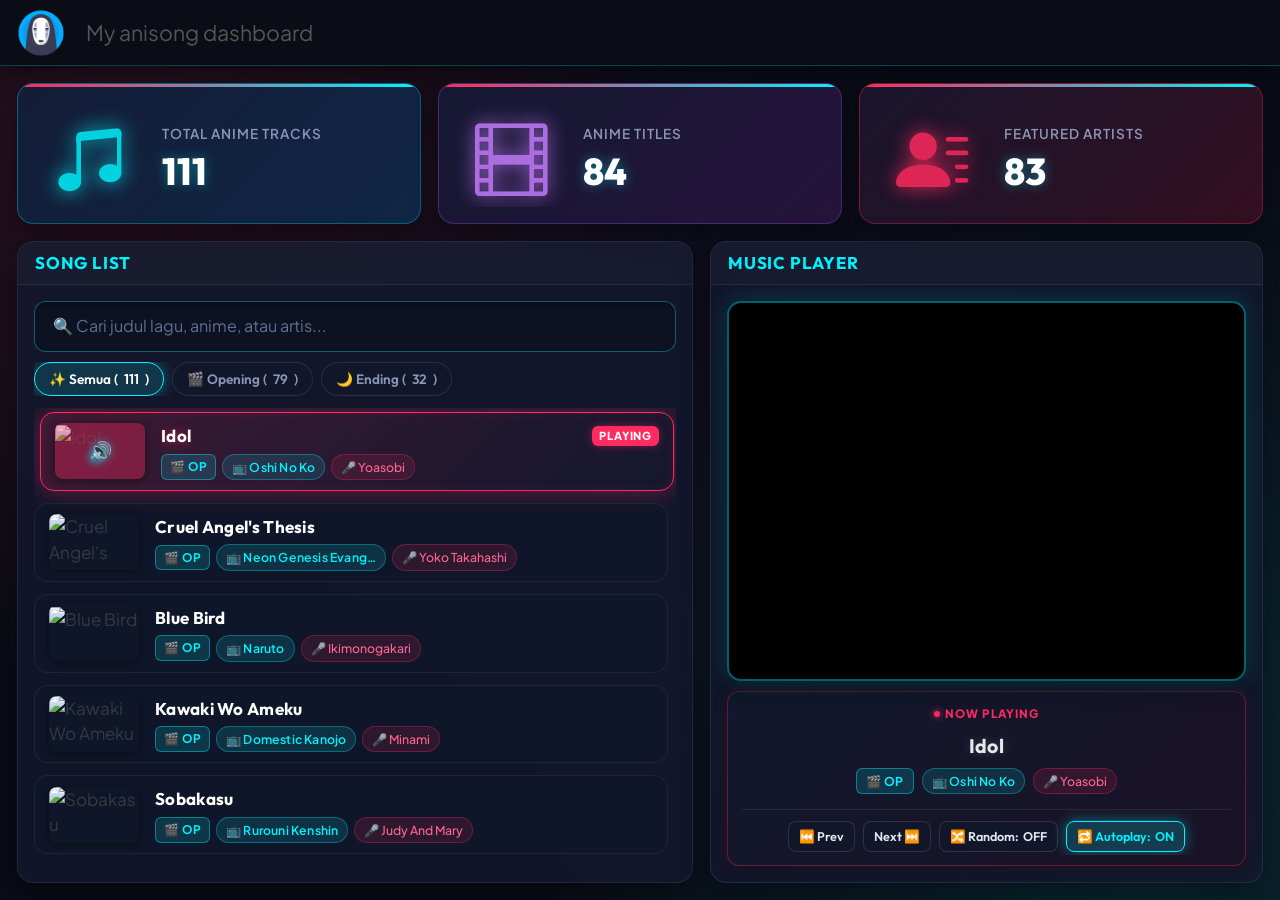
==== index.html @ 33d78edb "Built site for gh-pages" ====
<!DOCTYPE html>
<html xmlns="http://www.w3.org/1999/xhtml" lang="en" xml:lang="en"><head>

<meta charset="utf-8">
<meta name="generator" content="quarto-1.11.9">

<meta name="viewport" content="width=device-width, initial-scale=1.0, user-scalable=yes">


<title>My anisong dashboard</title>
<style>
/* Default styles provided by pandoc.
** See https://pandoc.org/MANUAL.html#variables-for-html for config info.
*/
span.smallcaps{font-variant: small-caps;}
div.columns{display: flex; gap: 1.5em;}
div.column{flex: auto;}
@media screen {
div.columns{gap: min(4vw, 1.5em);}
div.column{overflow-x: auto;}
}
div.hanging-indent{margin-left: 1.5em; text-indent: -1.5em;}
ul.task-list{list-style: none;}
ul.task-list li input[type="checkbox"] {
  width: 0.8em;
  margin: 0 0.8em 0.2em -1em; /* quarto-specific, see https://github.com/quarto-dev/quarto-cli/issues/4556 */ 
  vertical-align: middle;
}
</style>


<script src="site_libs/quarto-nav/quarto-nav.js"></script>
<script src="site_libs/clipboard/clipboard.min.js"></script>
<script src="site_libs/quarto-search/autocomplete.umd.js"></script>
<script src="site_libs/quarto-search/fuse.min.js"></script>
<script src="site_libs/quarto-search/quarto-search.js"></script>
<meta name="quarto:offset" content="./">
<script src="site_libs/quarto-html/quarto.js" type="module"></script>
<script src="site_libs/quarto-html/tabsets/tabsets.js" type="module"></script>
<script src="site_libs/quarto-html/scrollable-regions/scrollable-regions.js" type="module"></script>
<script src="site_libs/quarto-html/popper.min.js"></script>
<script src="site_libs/quarto-html/tippy.umd.min.js"></script>
<script src="site_libs/quarto-html/anchor.min.js"></script>
<link href="site_libs/quarto-html/tippy.css" rel="stylesheet">
<link href="site_libs/quarto-html/quarto-syntax-highlighting-63b5708e65d6cd79cd7618c58d0c21e7.css" rel="stylesheet" class="quarto-color-scheme" id="quarto-text-highlighting-styles">
<link href="site_libs/quarto-html/quarto-syntax-highlighting-dark-447e42e69aaa9833c0ba1b986f430b20.css" rel="stylesheet" class="quarto-color-scheme quarto-color-alternate" id="quarto-text-highlighting-styles">
<link href="site_libs/quarto-html/quarto-syntax-highlighting-63b5708e65d6cd79cd7618c58d0c21e7.css" rel="stylesheet" class="quarto-color-scheme-extra" id="quarto-text-highlighting-styles">
<script src="site_libs/bootstrap/bootstrap.min.js"></script>
<link href="site_libs/bootstrap/bootstrap-icons.css" rel="stylesheet">
<link href="site_libs/bootstrap/bootstrap-b0bacdaee50ff9abb97ae013f25660d1.min.css" rel="stylesheet" append-hash="true" class="quarto-color-scheme" id="quarto-bootstrap" data-mode="light">
<link href="site_libs/bootstrap/bootstrap-dark-b0bacdaee50ff9abb97ae013f25660d1.min.css" rel="stylesheet" append-hash="true" class="quarto-color-scheme quarto-color-alternate" id="quarto-bootstrap" data-mode="light">
<link href="site_libs/bootstrap/bootstrap-b0bacdaee50ff9abb97ae013f25660d1.min.css" rel="stylesheet" append-hash="true" class="quarto-color-scheme-extra" id="quarto-bootstrap" data-mode="light">
<script src="site_libs/quarto-dashboard/quarto-dashboard.js"></script>
<script src="site_libs/quarto-dashboard/stickythead.js"></script>



<script src="site_libs/quarto-dashboard/web-components.js" type="module"></script>
<script src="site_libs/quarto-dashboard/components.js"></script>

<script id="quarto-search-options" type="application/json">{
  "location": "sidebar",
  "copy-button": false,
  "collapse-after": 3,
  "panel-placement": "start",
  "type": "textbox",
  "limit": 50,
  "keyboard-shortcut": [
    "f",
    "/",
    "s"
  ],
  "show-item-context": false,
  "language": {
    "search-no-results-text": "No results",
    "search-matching-documents-text": "matching documents",
    "search-copy-link-title": "Copy link to search",
    "search-hide-matches-text": "Hide additional matches",
    "search-more-match-text": "more match in this document",
    "search-more-matches-text": "more matches in this document",
    "search-clear-button-title": "Clear",
    "search-text-placeholder": "",
    "search-detached-cancel-button-title": "Cancel",
    "search-submit-button-title": "Submit",
    "search-label": "Search"
  }
}</script>


<link rel="stylesheet" href="styles.css">
</head>

<body class="quarto-dashboard dashboard-fill fullcontent quarto-light"><a id="quarto-skip-link" class="visually-hidden-focusable" href="#quarto-content">Skip to main content</a>

<header id="quarto-dashboard-header">
<nav class="navbar navbar-expand-md slim" data-bs-theme="dark">
  <div class="navbar-container container-fluid">
    <button class="navbar-toggler hidden" type="button" data-bs-toggle="collapse" data-bs-target="#dashboard-collapse" aria-controls="dashboard-collapse" aria-expanded="false" aria-label="Toggle navigation">
      <span class="navbar-toggler-icon"></span>
    </button>    


    <div class="navbar-brand-container">
    <a href="#"><img src="images/logo.png" alt="" class="navbar-logo light-content d-inline-block"></a>
    <a href="#"><img src="images/logo.png" alt="" class="navbar-logo dark-content d-inline-block"></a>
      <div class="navbar-title">
        <div class="navbar-title-text"><a href="#">My anisong dashboard</a></div>
        
        
      </div>
    </div>
</div>
</nav>
</header>
<div id="quarto-search-results"></div>
<!-- content -->
<div id="quarto-content" class="quarto-container page-layout-custom quarto-dashboard-content bslib-gap-spacing html-fill-container bslib-page-fill" tabindex="-1" role="main">
<!-- sidebar -->
<!-- margin-sidebar -->
<!-- main -->

<div class="bslib-grid-item html-fill-item bslib-grid" data-layout="fill" style="display: grid; grid-template-rows: minmax(3em, 18fr) minmax(3em, 82fr); grid-auto-columns: minmax(0, 1fr);">
<div class="bslib-grid" style="display: grid; grid-template-columns: minmax(3em, 1fr) minmax(3em, 1fr) minmax(3em, 1fr);
grid-auto-rows: minmax(0, 1fr);">
<div class="card valuebox cell bslib-card html-fill-container bslib-value-box bg-primary showcase-left-center" data-bslib-card-init="" data-require-bs-caller="card()">
<div class="card-body html-fill-item html-fill-container">
<div data-icon="music-note-beamed" class="html-fill-item html-fill-container value-box-grid">
<div class="value-box-showcase html-fill-item html-fill-container">

<i class="bi bi-music-note-beamed"></i></div>
<div class="value-box-area">
<p class="value-box-title">
Total Anime Tracks
</p>
<p class="value-box-value">
111
</p>
</div>
</div>
</div>
<script data-bslib-card-init="">bslib.Card.initializeAllCards();</script></div><div class="card valuebox cell bslib-card html-fill-container bslib-value-box bg-info showcase-left-center" data-bslib-card-init="" data-require-bs-caller="card()">
<div class="card-body html-fill-item html-fill-container">
<div data-icon="film" class="html-fill-item html-fill-container value-box-grid">
<div class="value-box-showcase html-fill-item html-fill-container">

<i class="bi bi-film"></i></div>
<div class="value-box-area">
<p class="value-box-title">
Anime Titles
</p>
<p class="value-box-value">
84
</p>
</div>
</div>
</div>
<script data-bslib-card-init="">bslib.Card.initializeAllCards();</script></div><div class="card valuebox cell bslib-card html-fill-container bslib-value-box bg-danger showcase-left-center" data-bslib-card-init="" data-require-bs-caller="card()">
<div class="card-body html-fill-item html-fill-container">
<div data-icon="person-lines-fill" class="html-fill-item html-fill-container value-box-grid">
<div class="value-box-showcase html-fill-item html-fill-container">

<i class="bi bi-person-lines-fill"></i></div>
<div class="value-box-area">
<p class="value-box-title">
Featured Artists
</p>
<p class="value-box-value">
83
</p>
</div>
</div>
</div>
<script data-bslib-card-init="">bslib.Card.initializeAllCards();</script></div>
</div>
<div class="bslib-grid" style="display: grid; grid-template-columns: minmax(3em, 55fr) minmax(3em, 45fr);
grid-auto-rows: minmax(0, 1fr);">
<div class="bslib-grid" style="display: grid; grid-template-rows: minmax(3em, 1fr); grid-auto-columns: minmax(0, 1fr);">
<div class="card bslib-card html-fill-container" data-bslib-card-init="" data-require-bs-caller="card()" data-full-screen="false">
<div class="card-header dashboard-card-no-title">
<p>Song List</p>
</div>
<div class="card-body html-fill-item html-fill-container">
<div class="tracklist-header-wrapper html-fill-item html-fill-container">
  <div class="cyber-search-wrapper html-fill-item html-fill-container">
    <input type="text" id="searchInput" class="cyber-search-input" placeholder="🔍 Cari judul lagu, anime, atau artis..." oninput="handleFilterChange()">
  </div>

  <div class="filter-chips-container html-fill-item html-fill-container" id="filterChipsContainer">
    <button class="filter-chip active" id="chip-ALL" data-type="ALL" onclick="setTypeFilter('ALL')">
      ✨ Semua (<span id="count-ALL">0</span>)
    </button>
    <button class="filter-chip op-chip" id="chip-OP" data-type="OP" onclick="setTypeFilter('OP')">
      🎬 Opening (<span id="count-OP">0</span>)
    </button>
    <button class="filter-chip ed-chip" id="chip-ED" data-type="ED" onclick="setTypeFilter('ED')">
      🌙 Ending (<span id="count-ED">0</span>)
    </button>
  </div>
</div>

<div class="cyber-list-container html-fill-item html-fill-container" id="songListContainer">
  <!-- Song items will be rendered by JavaScript -->
</div>
</div>
<bslib-tooltip placement="auto" bsoptions="[]" data-require-bs-version="5" data-require-bs-caller="tooltip()">
    <template>Expand</template>
    <span class="bslib-full-screen-enter badge rounded-pill">
        <svg xmlns="http://www.w3.org/2000/svg" viewbox="0 0 24 24" style="height:1em;width:1em;" aria-hidden="true" role="img"><path d="M20 5C20 4.4 19.6 4 19 4H13C12.4 4 12 3.6 12 3C12 2.4 12.4 2 13 2H21C21.6 2 22 2.4 22 3V11C22 11.6 21.6 12 21 12C20.4 12 20 11.6 20 11V5ZM4 19C4 19.6 4.4 20 5 20H11C11.6 20 12 20.4 12 21C12 21.6 11.6 22 11 22H3C2.4 22 2 21.6 2 21V13C2 12.4 2.4 12 3 12C3.6 12 4 12.4 4 13V19Z"></path></svg>
    </span>
</bslib-tooltip><script data-bslib-card-init="">bslib.Card.initializeAllCards();</script></div>
</div><div class="bslib-grid" style="display: grid; grid-template-rows: minmax(3em, 1fr); grid-auto-columns: minmax(0, 1fr);">
<div class="card bslib-card html-fill-container" data-bslib-card-init="" data-require-bs-caller="card()" data-full-screen="false">
<div class="card-header dashboard-card-no-title">
<p>Music Player</p>
</div>
<div class="card-body html-fill-item html-fill-container">
<div class="player-outer html-fill-item html-fill-container">
  <div class="player-frame-box html-fill-item html-fill-container" id="playerFrameBox">
    <iframe id="mainVideoPlayer" src="" title="Music Player" referrerpolicy="strict-origin-when-cross-origin" allow="accelerometer; autoplay; clipboard-write; encrypted-media; gyroscope; picture-in-picture" allowfullscreen="">
    </iframe>
  </div>

  <div class="now-playing-banner html-fill-item html-fill-container" id="nowPlayingBanner">
    <div class="now-playing-header html-fill-item html-fill-container">
      <span class="now-playing-tag">NOW PLAYING</span>
    </div>
    <h3 class="now-playing-song-title" id="nowPlayingTitle">-</h3>
    <div class="now-playing-details html-fill-item html-fill-container">
      <span id="nowPlayingTypeBadge" class="badge-type badge-op">🎬 OP</span>
      <span class="badge-anime" id="nowPlayingAnime">-</span>
      <span class="badge-artist" id="nowPlayingArtist">-</span>
    </div>

    <!-- Player Controls Bar -->
    <div class="player-controls-bar html-fill-item html-fill-container">
      <button class="btn-player-ctrl" onclick="playPrevSong()" title="Lagu Sebelumnya">
        ⏮️ Prev
      </button>
      <button class="btn-player-ctrl" onclick="playNextSong()" title="Lagu Berikutnya">
        Next ⏭️
      </button>
      <button id="btnShuffleToggle" class="btn-player-ctrl" onclick="toggleShuffle()" title="Acak Urutan Lagu">
        🔀 Random: <span id="shuffleStateText">OFF</span>
      </button>
      <button id="btnAutoplayToggle" class="btn-player-ctrl btn-toggle-active-cyan" onclick="toggleAutoplay()" title="Otomatis Putar Lagu Berikutnya">
        🔁 Autoplay: <span id="autoplayStateText">ON</span>
      </button>
    </div>
  </div>
</div>

<script>
const songs = [{"Title":"Idol","Artist":"Yoasobi","Anime":"Oshi No Ko","link":"https://www.youtube.com/embed/ZRtdQ81jPUQ","Type":"OP"},{"Title":"Cruel Angel's Thesis","Artist":"Yoko Takahashi","Anime":"Neon Genesis Evangelion","link":"https://www.youtube.com/embed/o6wtDPVkKqI?si=5XaBqJvIjMiyLugZ","Type":"OP"},{"Title":"Blue Bird","Artist":"Ikimonogakari","Anime":"Naruto","link":"https://www.youtube.com/embed/KpsJWFuVTdI?si=1NhpsYLr4KWz-pwz","Type":"OP"},{"Title":"Kawaki Wo Ameku","Artist":"Minami","Anime":"Domestic Kanojo","link":"https://www.youtube.com/embed/0YF8vecQWYs?si=OExWlJg7G3Gp1Yrw","Type":"OP"},{"Title":"Sobakasu","Artist":"Judy And Mary","Anime":"Rurouni Kenshin","link":"https://www.youtube.com/embed/0DBkXcDU270?si=rh4CQMDhMBHJ7aL_","Type":"OP"},{"Title":"Oath Sign","Artist":"LiSA","Anime":"Fate/Zero","link":"https://www.youtube.com/embed/GJ4yehnerHQ?si=4WVPepWq92I-S7bV","Type":"OP"},{"Title":"Hikaru Nara","Artist":"Goose House","Anime":"Shigatsu wa Kimi no Uso","link":"https://www.youtube.com/embed/UpmSK1GPlBc?si=7YqEVnBGhDe7IiGD","Type":"OP"},{"Title":"My Dearest","Artist":"Supercell","Anime":"Guilty Crown","link":"https://www.youtube.com/embed/a6nmtJAC4NM?si=XOJ4Gj_JWyaJDHKo","Type":"OP"},{"Title":"The Everlasting Guilty Crown","Artist":"EGOIST","Anime":"Guilty Crown","link":"https://www.youtube.com/embed/-p0IjnBhG10?si=j3TaNavEWht7k_Yo","Type":"OP"},{"Title":"Kaibutsu","Artist":"Yoasobi","Anime":"Beastar","link":"https://www.youtube.com/embed/dy90tA3TT1c?si=2fDLIEytkXrUUiE4","Type":"OP"},{"Title":"This Game","Artist":"Konomi Suzuki","Anime":"No Game No life","link":"https://www.youtube.com/embed/lHabTfvMEIU?si=i_Mp6aQNa3B5GFT0","Type":"OP"},{"Title":"Silhouette","Artist":"Kana-Boon","Anime":"Naruto","link":"https://www.youtube.com/embed/dlFA0Zq1k2A?si=usXAa1Fqne14QnsP","Type":"OP"},{"Title":"re:re:","Artist":"Asian Kung-Fu Generation","Anime":"Boku Dake ga Inai Machi","link":"https://www.youtube.com/embed/_v_Voe5KD1M?si=558a1F4U95BNkTOJ","Type":"OP"},{"Title":"Haruka Kanata","Artist":"Asian Kung-Fu Generation","Anime":"Naruto","link":"https://www.youtube.com/embed/nJ6A6GC_ki4?si=ZtOEnCs528ViuWDb","Type":"OP"},{"Title":"Connect","Artist":"ClariS","Anime":"Madoka Magica","link":"https://www.youtube.com/embed/7EuTPTVpuNI?si=PF1XTDY62PO3hlKL","Type":"OP"},{"Title":"Sorairo Days","Artist":"Shoko Nakagawa","Anime":"Tengen Toppa Gurren Lagann","link":"https://www.youtube.com/embed/PKRUKalbx3s?si=xG32NGO7DtEXEl4L","Type":"OP"},{"Title":"Peace Sign","Artist":"Kenshi Yonezu","Anime":"Boku no Hero Akademia","link":"https://www.youtube.com/embed/9aJVr5tTTWk?si=Jcyw08zt0Pag4OhW","Type":"OP"},{"Title":"Gurenge","Artist":"LiSA","Anime":"Kimetsu no Yaiba","link":"https://www.youtube.com/embed/x1FV6IrjZCY?si=81xIH8qzQSomtUcA","Type":"OP"},{"Title":"Zakyou Sanka","Artist":"Aimer","Anime":"Kimetsu no Yaiba","link":"https://www.youtube.com/embed/tLQLa6lM3Us?si=HtTNyiwu3Rkd7_W9","Type":"OP"},{"Title":"Unravel","Artist":"TK from Ling Toshite Shigure","Anime":"Tokyo Ghoul","link":"https://www.youtube.com/embed/Fve_lHIPa-I?si=Wnd9lGbH-fTrPGVo","Type":"OP"},{"Title":"Again","Artist":"YUI","Anime":"Fullmetal Alchemist: Brotherhood","link":"https://www.youtube.com/embed/0NJCpJZ19n8?si=Y-s2X34Xg8lvZW_G","Type":"OP"},{"Title":"Inferno","Artist":"Mrs. Green Apple","Anime":"Enen no Shoboutai","link":"https://www.youtube.com/embed/wfCcs0vLysk?si=5dTVBdGNI59YPmvL","Type":"OP"},{"Title":"Irony","Artist":"ClariS","Anime":"Ore no Imouto ga Konnani Kawaii Wake ga Nai","link":"https://www.youtube.com/embed/XfjOSXQm5Eo?si=7GB8zZaxwZJxI0Xr","Type":"OP"},{"Title":"Centimeter","Artist":"The Peggies","Anime":"Kanojo Okarishimasu","link":"https://www.youtube.com/embed/I1hLZ2OchZ8?si=90HRf9j1_e322XZD","Type":"OP"},{"Title":"Tori no Uta","Artist":"Lia","Anime":"Air","link":"https://www.youtube.com/embed/NtJnix-9niI?si=gau665dj-tsO3_D3","Type":"OP"},{"Title":"Colors","Artist":"FLOW","Anime":"Code Geass","link":"https://www.youtube.com/embed/FUH9S44D1BM?si=Zv_6aoSDX8KxCjAA","Type":"OP"},{"Title":"Sign","Artist":"FLOW","Anime":"Naruto","link":"https://www.youtube.com/embed/qpi9YXaChHI?si=Ff5OgO6bexSsw2bp","Type":"OP"},{"Title":"Hello, World!","Artist":"Bump of Chicken","Anime":"Kekkai Sensen","link":"https://www.youtube.com/embed/rOU4YiuaxAM?si=USpaFAYGiM1bXMdy","Type":"OP"},{"Title":"1/2","Artist":"Makoto Kawamoto","Anime":"Rurouni Kenshin","link":"https://www.youtube.com/embed/IDPIe-b7NFM?si=uxmqnpgbfV-xxuif","Type":"OP"},{"Title":"Guren no Yumiya","Artist":"Linked Horizon","Anime":"Attack on Titan","link":"https://www.youtube.com/embed/2B6nj38AdD0?si=Lu8q7BaSJMxiLpl-","Type":"OP"},{"Title":"Sekai wa Koi ni Ochiteiru","Artist":"CHiCO with HoneyWorks","Anime":"Ao Haru Ride","link":"https://www.youtube.com/embed/wM4laths4-Y?si=NqRt-hLwq9OnX2nh","Type":"OP"},{"Title":"staple stable","Artist":"Chiwa Saito","Anime":"Bakemonogatari","link":"https://www.youtube.com/embed/CXDUXjsU5ao?si=gvGRh_qQtAiyoMAX","Type":"OP"},{"Title":"Seikan Hikou","Artist":"Megumi Nakajima","Anime":"Macross F","link":"https://www.youtube.com/embed/2CnvZOs8TWM?si=2Wpd8Lh8ZpXpva0q","Type":"OP"},{"Title":"Lion","Artist":"May'n, Megumi Nakajima","Anime":"Macross F","link":"https://www.youtube.com/embed/fGGTf044UPI?si=RpG7Hxs5_boJ-lj-","Type":"OP"},{"Title":"My Soul, Your Beats!","Artist":"Lia","Anime":"Angel Beats!","link":"https://www.youtube.com/embed/cuxDSaU0hKM?si=cKwa96-sH1O05tkr","Type":"OP"},{"Title":"Cagayake! GIRLS","Artist":"Houkago Tea Time","Anime":"K-On!","link":"https://www.youtube.com/embed/ua02dloykJ4?si=3sLKvrMLTggfIPkI","Type":"OP"},{"Title":"Flyers","Artist":"Bradio","Anime":"Death Parade","link":"https://www.youtube.com/embed/9wh8FgsEtNQ?si=DaI2Kga5v16RZ_Xv","Type":"OP"},{"Title":"Kyouran Hey Kids!!","Artist":"The Oral Cigarettes","Anime":"Noragami","link":"https://www.youtube.com/embed/C-o8pTi6vd8?si=Aak4-ILuek32spG_","Type":"OP"},{"Title":"Tabi no Tochuu","Artist":"Natsumi Kiyora","Anime":"Ookami to Koushinryou","link":"https://www.youtube.com/embed/9ydC2pUQpNQ?si=9nGmdZ7gztJ5cqwo","Type":"OP"},{"Title":"Ciki Ciki Bam Bam","Artist":"QUEENDOM","Anime":"Paripi Koumei","link":"https://www.youtube.com/embed/bqjb332ufk8?si=GrPfnb43u0oWQfkh","Type":"OP"},{"Title":"Bling-Bang-Bang-Born","Artist":"Creepy Nuts","Anime":"Mashle","link":"https://www.youtube.com/embed/mLW35YMzELE?si=zUkdvqVzfGSO_2Zf","Type":"OP"},{"Title":"Hishoku no Sora","Artist":"Mami Kawada","Anime":"Shakugan no Shana","link":"https://www.youtube.com/embed/FNl1ud7KxtI?si=73aHa535MJxzbA4H","Type":"OP"},{"Title":"Kaijuu","Artist":"Sakanaction","Anime":"Kaiju No. 8","link":"https://www.youtube.com/embed/a8dgNdJVluc?si=5XHvBq6KRQ-TiFz5","Type":"OP"},{"Title":"Be a flower","Artist":"Ryokuoushoku Shakai","Anime":"Kusuriya no Hitorigoto","link":"https://www.youtube.com/embed/v-WcMQbXbKY","Type":"OP"},{"Title":"Change the world","Artist":"V6","Anime":"InuYasha","link":"https://www.youtube.com/embed/Hok551J0Cbc?si=YInK7c2sl9M9LqCv","Type":"OP"},{"Title":"The Blessing","Artist":"Yoasobi","Anime":"Mobile Suit Gundam: The Witch from Mercury","link":"https://www.youtube.com/embed/3eytpBOkOFA","Type":"OP"},{"Title":"Brave shine","Artist":"Aimer","Anime":"Fate/stay night: Unlimited Blade Works","link":"https://www.youtube.com/embed/XeI8E20ZUE4","Type":"OP"},{"Title":"Crossing field","Artist":"LiSA","Anime":"Sword Art Online","link":"https://www.youtube.com/embed/KId6eunoiWk?si=uX5mWOspvbQeVyNl","Type":"OP"},{"Title":"Butterfly","Artist":"Koji Wada","Anime":"Digimon Adventure","link":"https://www.youtube.com/embed/32JTFI0alPk","Type":"OP"},{"Title":"Spark Again","Artist":"Aimer","Anime":"Fire Force","link":"https://www.youtube.com/embed/dZ0Jt1zYj7g","Type":"OP"},{"Title":"Otonoke","Artist":"Creepy Nuts","Anime":"Dandadan","link":"https://www.youtube.com/embed/wsKw_Astidg","Type":"OP"},{"Title":"On the way","Artist":"Aina The End","Anime":"Dandadan","link":"https://www.youtube.com/embed/NLIGDjKBLY0","Type":"OP"},{"Title":"Rolling star","Artist":"YUI","Anime":"Bleach","link":"https://www.youtube.com/embed/I3tkHg6SbrM?si=_GY8a_naeti3UcVX","Type":"OP"},{"Title":"Hohoemi no bakudan","Artist":"Matsuko Mawatari","Anime":"Yu Yu Hakusho","link":"https://www.youtube.com/embed/9ZbVCs3EJUA?si=vj1XOZdO-V3Ne_kw","Type":"OP"},{"Title":"Mixed Nuts","Artist":"Official HIGE DANdism","Anime":"SPY × FAMILY","link":"https://www.youtube.com/embed/CbH2F0kXgTY","Type":"OP"},{"Title":"Duvet","Artist":"Bôa","Anime":"Serial Experiments Lain","link":"https://www.youtube.com/embed/Uoox9fpmDP0","Type":"OP"},{"Title":"Yuusha","Artist":"Yoasobi","Anime":"Sousou no Frieren","link":"https://www.youtube.com/embed/OIBODIPC_8Y","Type":"OP"},{"Title":"Hologram","Artist":"NICO Touches the Walls","Anime":"Fullmetal Alchemist Brotherhood","link":"https://www.youtube.com/embed/o71vyLnNtBo","Type":"OP"},{"Title":"To the beginning","Artist":"Kalafina","Anime":"Fate/Zero","link":"https://www.youtube.com/embed/2psgnTAVz0E","Type":"OP"},{"Title":"Click","Artist":"ClariS","Anime":"Nisekoi","link":"https://www.youtube.com/embed/7wkj5NCSzbU?si=ZmNCbJKVvnJzLrqx","Type":"OP"},{"Title":"Step","Artist":"ClariS","Anime":"Nisekoi","link":"https://www.youtube.com/embed/Yqz_G25CjrE?si=qdaMlAY8qSoMEGIm","Type":"OP"},{"Title":"Tsukiakari no michishirube","Artist":"Stereopony","Anime":"Darker than Black","link":"https://www.youtube.com/embed/sSLtqAr32rA","Type":"OP"},{"Title":"Shayou","Artist":"Yorushika","Anime":"Boku no Kokoro no Yabai Yatsu","link":"https://www.youtube.com/embed/bqigIHMComE?si=k8ZQPu8Xi6A-Ul__","Type":"OP"},{"Title":"Yuzurenai Negai","Artist":"Naomi Tamura","Anime":"Magic Knight Rayearth","link":"https://www.youtube.com/embed/W8ONcV-AaVU?si=xelEs-9VH1S3Oezi","Type":"OP"},{"Title":"Kyoukai no Kanata","Artist":"Minori Chihara","Anime":"Kyoukai no Kanata","link":"https://www.youtube.com/embed/Ztt4JKdbygw?si=0otUp0ai-QGyrejZ","Type":"OP"},{"Title":"Yasashisano Riyuu","Artist":"ChouCho","Anime":"Hyouka","link":"https://www.youtube.com/embed/0hJiMN4Csjw?si=Mgu6hPuooB51Fz96","Type":"OP"},{"Title":"Kokoro no Chizu","Artist":"BOYSTYLE","Anime":"One Piece","link":"https://www.youtube.com/embed/RUZCdggY34c?si=hJGrWMzh-yq5nmZJ","Type":"OP"},{"Title":"Sincerely","Artist":"TRUE","Anime":"Violet Evergarden","link":"https://www.youtube.com/embed/uwph0dv9E6U?si=iL-tX7MAdi_RSiGo","Type":"OP"},{"Title":"Bravely you","Artist":"Lia","Anime":"Charlotte","link":"https://www.youtube.com/embed/oDdysk3bDdw?si=Ml4N3-a2iRwKp8xD","Type":"OP"},{"Title":"Fatal","Artist":"GEMN","Anime":"Oshi No Ko","link":"https://www.youtube.com/embed/8tQiWHXSGN0?si=QHZTQasvOPBMn7KO","Type":"OP"},{"Title":"Kyoumen no Nami","Artist":"YURiKA","Anime":"Houseki no Kuni","link":"https://www.youtube.com/embed/WvupNifis2g?si=qirsq01q3U7SkWgo","Type":"OP"},{"Title":"TEST ME","Artist":"CHANMINA","Anime":"Oshi No Ko","link":"https://www.youtube.com/embed/ePXjA2jXF9I?si=WShf4O491KJESf7n","Type":"OP"},{"Title":"Kuchizuke Diamond","Artist":"WEAVER","Anime":"Yamada-kun and the Seven Witches","link":"https://www.youtube.com/embed/lugIPQPGwgI?si=Xle2aOovgCuJCk-B","Type":"OP"},{"Title":"Wild Side","Artist":"ALI","Anime":"Beastar","link":"https://www.youtube.com/embed/u5heWZ9occg?si=oi_SdDmgEKIc69Bj","Type":"OP"},{"Title":"Black Catcher","Artist":"Vickeblanka","Anime":"Black Clover","link":"https://www.youtube.com/embed/hP6VM6YAMIE?si=jGhBIHTbIjakiYme","Type":"OP"},{"Title":"Hana ni Bourei","Artist":"Yorushika","Anime":"A Whisker Away","link":"https://www.youtube.com/embed/9lVPAWLWtWc?si=vREc5zX1O_6Ba-kE","Type":"OP"},{"Title":"only my railgun","Artist":"fripSide","Anime":"Toaru Kagaku no Railgun","link":"https://www.youtube.com/embed/ZhIxg6_Femo?si=qTOTDRQ-zaqZ62sy","Type":"OP"},{"Title":"Ambiguous","Artist":"GARNiDELiA","Anime":"Kill la Kill","link":"https://www.youtube.com/embed/K42ED-7PWAo?si=FjOEQ9uzc3VloloA","Type":"OP"},{"Title":"black bullet","Artist":"fripSide","Anime":"Black Bullet","link":"https://www.youtube.com/embed/1dJICzRip8Y?si=UNO597sB425ONCaZ","Type":"OP"},{"Title":"Ninelie","Artist":"Aimer with chelly (EGOIST)","Anime":"Kabaneri of the Iron Fortress","link":"https://www.youtube.com/watch?v=j9ypaPVzrbE","Type":"ED"},{"Title":"Taidada","Artist":"ZUTOMAYO","Anime":"Dandadan","link":"https://www.youtube.com/watch?v=WVBDFqBom7Q","Type":"ED"},{"Title":"Overfly","Artist":"Luna Haruna","Anime":"Sword Art Online","link":"https://www.youtube.com/watch?v=CpDyF4pkbAs","Type":"ED"},{"Title":"Kigeki","Artist":"Gen Hoshino","Anime":"SPY x FAMILY","link":"https://www.youtube.com/embed/D_Oyplmhhv0?si=ENkofPcKEdbFifZ8","Type":"ED"},{"Title":"Orion","Artist":"Kenshi Yonezu","Anime":"Sangatsu no Lion","link":"https://www.youtube.com/embed/lzAyrgSqeeE?si=fEb8ApC3W9WwN6PN","Type":"ED"},{"Title":"Orange","Artist":"7!! (Seven Oops)","Anime":"Shigatsu wa Kimi no Uso","link":"https://www.youtube.com/watch?v=O48gok_FLCg","Type":"ED"},{"Title":"Akuma no ko","Artist":"Ai Higuchi","Anime":"Shingeki no Kyojin","link":"https://www.youtube.com/watch?v=N4F3bjlL_H4","Type":"ED"},{"Title":"Sugar song to bitter step","Artist":"UNISON SQUARE GARDEN","Anime":"Kekkai Sensen","link":"https://www.youtube.com/watch?v=QkksQoqMakQ","Type":"ED"},{"Title":"Secret base","Artist":"ZONE","Anime":"Anohana: The Flower We Saw That Day","link":"https://www.youtube.com/embed/WbFWoM5EVBs?si=wEM-er6JB1X5khcX","Type":"ED"},{"Title":"Kimi no shiranai monogatari","Artist":"Supercell","Anime":"Bakemonogatari","link":"https://www.youtube.com/watch?v=iSxeHWSpN98","Type":"ED"},{"Title":"Lost in paradise","Artist":"ALI feat. AKLO","Anime":"Jujutsu Kaisen","link":"https://www.youtube.com/embed/tLsJQ5srVQA?si=2mEwkuISbK-Nf1rQ","Type":"ED"},{"Title":"Fly me to the moon","Artist":"Claire","Anime":"Neon Genesis Evangelion","link":"https://www.youtube.com/embed/wNhuXQyyBr8?si=vL-2i3QW9o4KXaHq","Type":"ED"},{"Title":"Let it out","Artist":"Miho Fukuhara","Anime":"Fullmetal Alchemist: Brotherhood","link":"https://www.youtube.com/watch?v=D1Cx8Zr3tfg","Type":"ED"},{"Title":"Avid","Artist":"SawanoHiroyuki[nZk]:mizuki","Anime":"86","link":"https://www.youtube.com/watch?v=0s93gfmrD9I","Type":"ED"},{"Title":"Dont say lazy","Artist":"Ho-kago Tea Time","Anime":"K-On!","link":"https://www.youtube.com/watch?v=5CSNv9MNEC4","Type":"ED"},{"Title":"CHERRY (CHE.R.RY)","Artist":"YUI","Anime":"ReLIFE / Alya Sometimes Hides Her Feelings in Russian","link":"https://www.youtube.com/watch?v=_blGJS3rWow","Type":"ED"},{"Title":"Yasashii Suisei","Artist":"Yoasobi","Anime":"Beastars","link":"https://www.youtube.com/embed/VyvhvlYvRnc?si=RdekxVEJuunhzxTl","Type":"ED"},{"Title":"Nandemonaiya","Artist":"RADWIMPS","Anime":"Kimi no Na wa","link":"https://www.youtube.com/embed/n89SKAymNfA?si=ThpLMcE6DimRlGVG","Type":"ED"},{"Title":"Departures","Artist":"EGOIST","Anime":"Guilty Crown","link":"https://www.youtube.com/embed/LKqgY0VKZX4?si=b4K2sU9lyObNNe0T","Type":"ED"},{"Title":"Ref:rain","Artist":"Aimer","Anime":"Koi wa Ameagari no You ni","link":"https://www.youtube.com/embed/mvkbCZfwWzA?si=-H26voMKozhmXtli","Type":"ED"},{"Title":"Magia","Artist":"Kalafina","Anime":"Madoka Magica","link":"https://www.youtube.com/embed/QwquipMpsiQ?si=nsyRsbcbh-6bl67v","Type":"ED"},{"Title":"Uchiage Hanabi","Artist":"DAOKO x Kenshi Yonezu","Anime":"Uchiage Hanabi, Shita kara Miru ka? Yoko kara Miru ka?","link":"https://www.youtube.com/embed/-tKVN2mAKRI?si=12PDR93cui7V4I3o","Type":"ED"},{"Title":"Sore wa Chiisana Hikari no Youna","Artist":"Sayuri","Anime":"Boku Dake ga Inai Machi","link":"https://www.youtube.com/embed/M1ajQuujwKk?si=7PKNJaSs2SeF0F2h","Type":"ED"},{"Title":"Heikousen","Artist":"Sayuri","Anime":"Kuzu no Honkai","link":"https://www.youtube.com/embed/kKOkybfh9bE?si=KBJwZJuO_dulEfTx","Type":"ED"},{"Title":"Nai Nai","Artist":"ReoNa","Anime":"Shadows House","link":"https://www.youtube.com/embed/M8LwhRkNaSQ?si=TVHUbVNifE6egbef","Type":"ED"},{"Title":"Hitohira No Hanabira","Artist":"Stereopony","Anime":"Bleach","link":"https://www.youtube.com/embed/vYV-XJdzupY?si=nWiHiVwyW8cBGfkN","Type":"ED"},{"Title":"Finale.","Artist":"eill","Anime":"Natsu e no Tunnel, Sayonara no Deguchi","link":"https://www.youtube.com/embed/1lYb9nLO_FY?si=l1KK3Sqeuw8gMCa6","Type":"ED"},{"Title":"Stay Alive","Artist":"Rie Takahashi","Anime":"Re:Zero","link":"https://www.youtube.com/embed/84YBqfpCGW8?si=u2TgmXN9JQQy69BK","Type":"ED"},{"Title":"Uso","Artist":"SID","Anime":"Fullmetal Alchemist: Brotherhood","link":"https://www.youtube.com/embed/eglYGbybkrY?si=w_W3rjHYLFNUn_W3","Type":"ED"},{"Title":"Mirror","Artist":"Rei Yasuda","Anime":"Mahouka Koukou no Rettousei","link":"https://www.youtube.com/embed/MAx2i2EJhSc?si=yVQjkoi794wR-ioP","Type":"ED"},{"Title":"Usotsuki","Artist":"Yorushika","Anime":"A Whisker Away","link":"https://www.youtube.com/embed/utpMm8qi4hg?si=_V5p7-p3ncXwoab9","Type":"ED"},{"Title":"One Last Kiss","Artist":"Utada Hikaru","Anime":"Evangelion","link":"https://www.youtube.com/embed/GYeOVn0PhSk?si=QxdgpPxBtWZNjdSN","Type":"ED"}];

let currentActiveIndex = 0;
let currentTypeFilter = 'ALL';
let currentFilteredSongs = [...songs];
let isAutoplay = true;
let isShuffle = false;
let ytPlayer = null;
let ytApiReady = false;

function escapeHTML(str) {
  if (typeof str !== 'string') return "";
  return str
    .replace(/&/g, "&amp;")
    .replace(/</g, "&lt;")
    .replace(/>/g, "&gt;")
    .replace(/"/g, "&quot;")
    .replace(/'/g, "&#039;");
}

function getYoutubeId(url) {
  if (!url || typeof url !== 'string') return "";
  const match = url.match(/(?:embed\/|v=|vi\/|youtu\.be\/|\/v\/)([a-zA-Z0-9_-]{11})/);
  if (match && /^[a-zA-Z0-9_-]{11}$/.test(match[1])) {
    return match[1];
  }
  const parts = url.split("?")[0].split("/");
  const candidate = parts[parts.length - 1] || "";
  return /^[a-zA-Z0-9_-]{11}$/.test(candidate) ? candidate : "";
}

function getThumb(url) {
  const id = getYoutubeId(url);
  return id ? `https://img.youtube.com/vi/${id}/mqdefault.jpg` : "";
}

// Load YouTube IFrame API script
(function loadYouTubeAPI() {
  const tag = document.createElement('script');
  tag.src = "https://www.youtube.com/iframe_api";
  const firstScriptTag = document.getElementsByTagName('script')[0];
  firstScriptTag.parentNode.insertBefore(tag, firstScriptTag);
})();

window.onYouTubeIframeAPIReady = function() {
  ytApiReady = true;
  initYouTubePlayer();
};

function initYouTubePlayer() {
  if (ytPlayer) return;
  ytPlayer = new YT.Player('mainVideoPlayer', {
    events: {
      'onStateChange': onPlayerStateChange
    }
  });
}

function onPlayerStateChange(event) {
  // YT.PlayerState.ENDED is 0
  if (event.data === 0) {
    if (isAutoplay) {
      playNextSong();
    }
  }
}

function playSong(globalIndex, shouldAutoplay = true) {
  if (globalIndex < 0 || globalIndex >= songs.length) return;
  currentActiveIndex = globalIndex;
  const song = songs[globalIndex];
  const videoId = getYoutubeId(song.link);

  // Update YouTube Player using strictly sanitized videoId
  if (ytPlayer && typeof ytPlayer.loadVideoById === 'function') {
    if (shouldAutoplay) {
      ytPlayer.loadVideoById(videoId);
    } else {
      ytPlayer.cueVideoById(videoId);
    }
  } else {
    const iframe = document.getElementById("mainVideoPlayer");
    if (iframe) {
      iframe.src = videoId 
        ? `https://www.youtube-nocookie.com/embed/${videoId}?enablejsapi=1&autoplay=${shouldAutoplay ? 1 : 0}`
        : "about:blank";
    }
  }

  // Update banner info
  const titleEl = document.getElementById("nowPlayingTitle");
  if (titleEl) titleEl.textContent = song.Title;

  const animeEl = document.getElementById("nowPlayingAnime");
  if (animeEl) animeEl.textContent = "📺 " + song.Anime;

  const artistEl = document.getElementById("nowPlayingArtist");
  if (artistEl) artistEl.textContent = "🎤 " + song.Artist;

  const typeBadgeEl = document.getElementById("nowPlayingTypeBadge");
  if (typeBadgeEl) {
    if (song.Type === "ED") {
      typeBadgeEl.className = "badge-type badge-ed";
      typeBadgeEl.textContent = "🌙 ED";
    } else {
      typeBadgeEl.className = "badge-type badge-op";
      typeBadgeEl.textContent = "🎬 OP";
    }
  }

  // Update active state in song cards
  updateCardActiveStates();
}

function updateCardActiveStates() {
  document.querySelectorAll(".song-card").forEach(card => {
    const cardIdx = parseInt(card.getAttribute("data-index"), 10);
    const icon = card.querySelector(".play-icon");
    const pill = card.querySelector(".live-pill");

    if (cardIdx === currentActiveIndex) {
      card.classList.add("active");
      if (icon) icon.textContent = "🔊";
      if (pill) pill.style.display = "inline-block";
    } else {
      card.classList.remove("active");
      if (icon) icon.textContent = "▶";
      if (pill) pill.style.display = "none";
    }
  });
}

function playNextSong() {
  const list = currentFilteredSongs.length > 0 ? currentFilteredSongs : songs;
  if (list.length === 0) return;

  let nextSong;
  if (isShuffle) {
    let available = list.filter(s => s.Title !== songs[currentActiveIndex].Title);
    if (available.length === 0) available = list;
    const randIdx = Math.floor(Math.random() * available.length);
    nextSong = available[randIdx];
  } else {
    const currentPos = list.findIndex(s => s.Title === songs[currentActiveIndex].Title && s.Artist === songs[currentActiveIndex].Artist);
    const nextPos = (currentPos + 1) % list.length;
    nextSong = list[nextPos];
  }

  const nextGlobalIdx = songs.findIndex(s => s.Title === nextSong.Title && s.Artist === nextSong.Artist);
  if (nextGlobalIdx !== -1) {
    playSong(nextGlobalIdx, true);
  }
}

function playPrevSong() {
  const list = currentFilteredSongs.length > 0 ? currentFilteredSongs : songs;
  if (list.length === 0) return;

  const currentPos = list.findIndex(s => s.Title === songs[currentActiveIndex].Title && s.Artist === songs[currentActiveIndex].Artist);
  const prevPos = (currentPos - 1 + list.length) % list.length;
  const prevSong = list[prevPos];

  const prevGlobalIdx = songs.findIndex(s => s.Title === prevSong.Title && s.Artist === prevSong.Artist);
  if (prevGlobalIdx !== -1) {
    playSong(prevGlobalIdx, true);
  }
}

function toggleAutoplay() {
  isAutoplay = !isAutoplay;
  const btn = document.getElementById("btnAutoplayToggle");
  const text = document.getElementById("autoplayStateText");
  if (isAutoplay) {
    btn.classList.add("btn-toggle-active-cyan");
    text.textContent = "ON";
  } else {
    btn.classList.remove("btn-toggle-active-cyan");
    text.textContent = "OFF";
  }
}

function toggleShuffle() {
  isShuffle = !isShuffle;
  const btn = document.getElementById("btnShuffleToggle");
  const text = document.getElementById("shuffleStateText");
  if (isShuffle) {
    btn.classList.add("btn-toggle-active-pink");
    text.textContent = "ON";
  } else {
    btn.classList.remove("btn-toggle-active-pink");
    text.textContent = "OFF";
  }
}

function setTypeFilter(type) {
  currentTypeFilter = type;
  document.querySelectorAll(".filter-chip").forEach(chip => {
    chip.classList.toggle("active", chip.getAttribute("data-type") === type);
  });
  handleFilterChange();
}

function handleFilterChange() {
  const query = (document.getElementById("searchInput").value || "").toLowerCase().trim();

  currentFilteredSongs = songs.filter(s => {
    const matchesType = currentTypeFilter === 'ALL' || s.Type === currentTypeFilter;
    const matchesQuery = !query || 
      (s.Title && s.Title.toLowerCase().includes(query)) ||
      (s.Anime && s.Anime.toLowerCase().includes(query)) ||
      (s.Artist && s.Artist.toLowerCase().includes(query));
    return matchesType && matchesQuery;
  });

  renderSongList(currentFilteredSongs);
}

function renderSongList(list) {
  const container = document.getElementById("songListContainer");
  if (!container) return;

  if (list.length === 0) {
    container.innerHTML = `
      <div style="text-align: center; padding: 48px 16px; color: #8b95b5;">
        <p style="font-size: 1.1rem; margin-bottom: 6px;">❌ Tidak ada lagu ditemukan</p>
        <span style="font-size: 0.85rem;">Coba ganti filter opening/ending atau kata kunci pencarian.</span>
      </div>
    `;
    return;
  }

  container.innerHTML = list.map(song => {
    const origIndex = songs.findIndex(s => s.Title === song.Title && s.Artist === song.Artist);
    const isSelected = origIndex === currentActiveIndex;
    const thumb = getThumb(song.link);
    const isOP = song.Type === "OP";
    const safeTitle = escapeHTML(song.Title);
    const safeAnime = escapeHTML(song.Anime);
    const safeArtist = escapeHTML(song.Artist);

    return `
      <div class="song-card ${isSelected ? 'active' : ''}" 
           data-index="${origIndex}" 
           onclick="playSong(${origIndex}, true)">
        <div class="song-thumb-wrapper">
          <img class="song-thumb" src="${thumb}" alt="${safeTitle}" loading="lazy" />
          <div class="play-badge-overlay">
            <span class="play-icon">${isSelected ? '🔊' : '▶'}</span>
          </div>
        </div>
        <div class="song-content">
          <div class="song-title-row">
            <span class="song-title">${safeTitle}</span>
            <span class="live-pill" style="display: ${isSelected ? 'inline-block' : 'none'};">PLAYING</span>
          </div>
          <div class="song-tags">
            <span class="badge-type ${isOP ? 'badge-op' : 'badge-ed'}">
              ${isOP ? '🎬 OP' : '🌙 ED'}
            </span>
            <span class="badge-anime" title="${safeAnime}">📺 ${safeAnime}</span>
            <span class="badge-artist" title="${safeArtist}">🎤 ${safeArtist}</span>
          </div>
        </div>
      </div>
    `;
  }).join("");
}

function updateChipCounts() {
  const totalAll = songs.length;
  const totalOP = songs.filter(s => s.Type === "OP").length;
  const totalED = songs.filter(s => s.Type === "ED").length;

  const countAll = document.getElementById("count-ALL");
  if (countAll) countAll.textContent = totalAll;
  const countOP = document.getElementById("count-OP");
  if (countOP) countOP.textContent = totalOP;
  const countED = document.getElementById("count-ED");
  if (countED) countED.textContent = totalED;
}

function initPlayer() {
  if (typeof songs !== 'undefined' && songs.length > 0) {
    updateChipCounts();
    renderSongList(songs);
    playSong(0, false);
  }
}

if (document.readyState === 'loading') {
  document.addEventListener('DOMContentLoaded', initPlayer);
} else {
  initPlayer();
}
</script>
</div>
<bslib-tooltip placement="auto" bsoptions="[]" data-require-bs-version="5" data-require-bs-caller="tooltip()">
    <template>Expand</template>
    <span class="bslib-full-screen-enter badge rounded-pill">
        <svg xmlns="http://www.w3.org/2000/svg" viewbox="0 0 24 24" style="height:1em;width:1em;" aria-hidden="true" role="img"><path d="M20 5C20 4.4 19.6 4 19 4H13C12.4 4 12 3.6 12 3C12 2.4 12.4 2 13 2H21C21.6 2 22 2.4 22 3V11C22 11.6 21.6 12 21 12C20.4 12 20 11.6 20 11V5ZM4 19C4 19.6 4.4 20 5 20H11C11.6 20 12 20.4 12 21C12 21.6 11.6 22 11 22H3C2.4 22 2 21.6 2 21V13C2 12.4 2.4 12 3 12C3.6 12 4 12.4 4 13V19Z"></path></svg>
    </span>
</bslib-tooltip><script data-bslib-card-init="">bslib.Card.initializeAllCards();</script></div>


<div id="3ade8a4a-fb1d-4a6c-8409-ac45482d5fc9" class="hidden">

</div>
</div>
</div>
</div>


<script id="quarto-html-after-body" type="application/javascript">
  window.document.addEventListener("DOMContentLoaded", function (event) {
    const icon = "";
    const anchorJS = new window.AnchorJS();
    anchorJS.options = {
      placement: 'right',
      icon: icon
    };
    anchorJS.add('.anchored');
    const isCodeAnnotation = (el) => {
      for (const clz of el.classList) {
        if (clz.startsWith('code-annotation-')) {                     
          return true;
        }
      }
      return false;
    }
    const onCopySuccess = function(e) {
      // button target
      const button = e.trigger;
      // don't keep focus
      button.blur();
      // flash "checked"
      button.classList.add('code-copy-button-checked');
      var currentTitle = button.getAttribute("title");
      button.setAttribute("title", "Copied!");
      let tooltip;
      if (window.bootstrap) {
        button.setAttribute("data-bs-toggle", "tooltip");
        button.setAttribute("data-bs-placement", "left");
        button.setAttribute("data-bs-title", "Copied!");
        tooltip = new bootstrap.Tooltip(button, 
          { trigger: "manual", 
            customClass: "code-copy-button-tooltip",
            offset: [0, -8]});
        tooltip.show();    
      }
      setTimeout(function() {
        if (tooltip) {
          tooltip.hide();
          button.removeAttribute("data-bs-title");
          button.removeAttribute("data-bs-toggle");
          button.removeAttribute("data-bs-placement");
        }
        button.setAttribute("title", currentTitle);
        button.classList.remove('code-copy-button-checked');
      }, 1000);
      // clear code selection
      e.clearSelection();
    }
    const getTextToCopy = function(trigger) {
      const outerScaffold = trigger.parentElement.cloneNode(true);
      const codeEl = outerScaffold.querySelector('code');
      for (const childEl of codeEl.children) {
        if (isCodeAnnotation(childEl)) {
          childEl.remove();
        }
      }
      return codeEl.innerText;
    }
    const clipboard = new window.ClipboardJS('.code-copy-button:not([data-in-quarto-modal])', {
      text: getTextToCopy
    });
    clipboard.on('success', onCopySuccess);
    if (window.document.getElementById('quarto-embedded-source-code-modal')) {
      const clipboardModal = new window.ClipboardJS('.code-copy-button[data-in-quarto-modal]', {
        text: getTextToCopy,
        container: window.document.getElementById('quarto-embedded-source-code-modal')
      });
      clipboardModal.on('success', onCopySuccess);
    }
      var localhostRegex = new RegExp(/^(?:http|https):\/\/localhost\:?[0-9]*\//);
      var mailtoRegex = new RegExp(/^mailto:/);
        var filterRegex = new RegExp("https:\/\/nusaseldi\.github\.io\/anime-song-dashboard\/");
      var isInternal = (href) => {
          return filterRegex.test(href) || localhostRegex.test(href) || mailtoRegex.test(href);
      }
      // Inspect non-navigation links and adorn them if external
      window.quartoDecorateExternalLinks = function (root) {
     var links = (root || window.document).querySelectorAll('a[href]:not(.nav-link):not(.navbar-brand):not(.toc-action):not(.sidebar-link):not(.sidebar-item-toggle):not(.pagination-link):not(.no-external):not([aria-hidden]):not(.dropdown-item):not(.quarto-navigation-tool):not(.about-link)');
      for (var i=0; i<links.length; i++) {
        const link = links[i];
        if (!isInternal(link.href)) {
          // undo the damage that might have been done by quarto-nav.js in the case of
          // links that we want to consider external
          if (link.dataset.originalHref !== undefined) {
            link.href = link.dataset.originalHref;
          }
          if (!link.classList.contains('no-external-icon')) {
          }
        }
      }
      };
      window.quartoDecorateExternalLinks(window.document);
    // Esc closes the popup (WCAG 1.4.13) and focus leaving both trigger and
    // popup closes it (WCAG 2.4.11); tippy handles neither for interactive popups.
    const hideOnEscAndFocusOut = {
      name: 'hideOnEscAndFocusOut',
      defaultValue: true,
      fn(instance) {
        const dismiss = () => {
          // A show scheduled by the trigger delay would otherwise reopen it
          instance.clearDelayTimeouts();
          instance.hide();
        };
        const onKeyDown = (event) => {
          if (event.key !== 'Escape') {
            return;
          }
          // Keep Esc from also reaching page handlers (e.g. reveal.js overview),
          // except an open reveal.js slide menu, which Esc should close too.
          // The menu handles keys only when its keyboard option is on.
          const menuHandlesEsc = window.Reveal?.getPlugin?.('menu')?.isOpen() &&
            window.Reveal.getConfig().menu?.keyboard !== false;
          if (!menuHandlesEsc) {
            event.stopPropagation();
          }
          if (instance.popper.contains(window.document.activeElement)) {
            // Disabled while refocusing so the focus trigger does not reopen it
            instance.disable();
            instance.reference.focus();
            instance.enable();
          }
          dismiss();
        };
        const onFocusOut = (event) => {
          const target = event.relatedTarget;
          if (target && !instance.reference.contains(target) &&
              !instance.popper.contains(target)) {
            dismiss();
          }
        };
        // On the trigger too: a click trigger (code-annotations: select) has no
        // blur handling. Attached for the instance's lifetime so leaving the
        // trigger also cancels a show still pending on the trigger delay.
        instance.reference.addEventListener('focusout', onFocusOut);
        return {
          onShow() {
            window.document.addEventListener('keydown', onKeyDown, true);
            instance.popper.addEventListener('focusout', onFocusOut);
          },
          onHide() {
            window.document.removeEventListener('keydown', onKeyDown, true);
            instance.popper.removeEventListener('focusout', onFocusOut);
          },
          onDestroy() {
            instance.reference.removeEventListener('focusout', onFocusOut);
          },
        };
      },
    };
    function tippyHover(el, contentFn, onTriggerFn, onUntriggerFn) {
      const config = {
        allowHTML: true,
        maxWidth: 500,
        delay: 100,
        arrow: false,
        appendTo: function(el) {
            return el.parentElement;
        },
        interactive: true,
        interactiveBorder: 10,
        theme: 'quarto',
        placement: 'bottom-start',
        plugins: [hideOnEscAndFocusOut],
      };
      if (contentFn) {
        config.content = contentFn;
      }
      if (onTriggerFn) {
        config.onTrigger = onTriggerFn;
      }
      if (onUntriggerFn) {
        config.onUntrigger = onUntriggerFn;
      }
      window.tippy(el, config); 
    }
    const noterefs = window.document.querySelectorAll('a[role="doc-noteref"]');
    for (var i=0; i<noterefs.length; i++) {
      const ref = noterefs[i];
      tippyHover(ref, function() {
        // use id or data attribute instead here
        let href = ref.getAttribute('data-footnote-href') || ref.getAttribute('href');
        try { href = new URL(href).hash; } catch {}
        const id = href.replace(/^#\/?/, "");
        const note = window.document.getElementById(id);
        if (note) {
          return note.innerHTML;
        } else {
          return "";
        }
      });
    }
    const xrefs = window.document.querySelectorAll('a.quarto-xref');
    const processXRef = (id, note) => {
      // Strip column container classes
      const stripColumnClz = (el) => {
        el.classList.remove("page-full", "page-columns");
        if (el.children) {
          for (const child of el.children) {
            stripColumnClz(child);
          }
        }
      }
      stripColumnClz(note)
      if (id === null || id.startsWith('sec-')) {
        // Special case sections, only their first couple elements
        const container = document.createElement("div");
        if (note.children && note.children.length > 2) {
          container.appendChild(note.children[0].cloneNode(true));
          for (let i = 1; i < note.children.length; i++) {
            const child = note.children[i];
            if (child.tagName === "P" && child.innerText === "") {
              continue;
            } else {
              container.appendChild(child.cloneNode(true));
              break;
            }
          }
          if (window.Quarto?.typesetMath) {
            window.Quarto.typesetMath(container);
          }
          return container.innerHTML
        } else {
          if (window.Quarto?.typesetMath) {
            window.Quarto.typesetMath(note);
          }
          return note.innerHTML;
        }
      } else {
        // Remove any anchor links if they are present
        const anchorLink = note.querySelector('a.anchorjs-link');
        if (anchorLink) {
          anchorLink.remove();
        }
        if (window.Quarto?.typesetMath) {
          window.Quarto.typesetMath(note);
        }
        if (note.classList.contains("callout")) {
          return note.outerHTML;
        } else {
          return note.innerHTML;
        }
      }
    }
    for (var i=0; i<xrefs.length; i++) {
      const xref = xrefs[i];
      tippyHover(xref, undefined, function(instance) {
        instance.disable();
        let url = xref.getAttribute('href');
        let hash = undefined; 
        if (url.startsWith('#')) {
          hash = url;
        } else {
          try { hash = new URL(url).hash; } catch {}
        }
        if (hash) {
          const id = hash.replace(/^#\/?/, "");
          const note = window.document.getElementById(id);
          if (note !== null) {
            try {
              const html = processXRef(id, note.cloneNode(true));
              instance.setContent(html);
            } finally {
              instance.enable();
              instance.show();
            }
          } else {
            // See if we can fetch this
            fetch(url.split('#')[0])
            .then(res => res.text())
            .then(html => {
              const parser = new DOMParser();
              const htmlDoc = parser.parseFromString(html, "text/html");
              const note = htmlDoc.getElementById(id);
              if (note !== null) {
                const html = processXRef(id, note);
                instance.setContent(html);
              } 
            }).finally(() => {
              instance.enable();
              instance.show();
            });
          }
        } else {
          // See if we can fetch a full url (with no hash to target)
          // This is a special case and we should probably do some content thinning / targeting
          fetch(url)
          .then(res => res.text())
          .then(html => {
            const parser = new DOMParser();
            const htmlDoc = parser.parseFromString(html, "text/html");
            const note = htmlDoc.querySelector('main.content');
            if (note !== null) {
              // This should only happen for chapter cross references
              // (since there is no id in the URL)
              // remove the first header
              if (note.children.length > 0 && note.children[0].tagName === "HEADER") {
                note.children[0].remove();
              }
              const html = processXRef(null, note);
              instance.setContent(html);
            } 
          }).finally(() => {
            instance.enable();
            instance.show();
          });
        }
      }, function(instance) {
      });
    }
        let selectedAnnoteEl;
        const selectorForAnnotation = ( cell, annotation) => {
          let cellAttr = 'data-code-cell="' + cell + '"';
          let lineAttr = 'data-code-annotation="' +  annotation + '"';
          const selector = 'span[' + cellAttr + '][' + lineAttr + ']';
          return selector;
        }
        const selectCodeLines = (annoteEl) => {
          const doc = window.document;
          const targetCell = annoteEl.getAttribute("data-target-cell");
          const targetAnnotation = annoteEl.getAttribute("data-target-annotation");
          const annoteSpan = window.document.querySelector(selectorForAnnotation(targetCell, targetAnnotation));
          const lines = annoteSpan.getAttribute("data-code-lines").split(",");
          const lineIds = lines.map((line) => {
            return targetCell + "-" + line;
          })
          // Each band is positioned against its own containing block, which is
          // not the offsetParent of the lines, so place it from client rects.
          const placeBand = (band, firstEl, lastEl, codeBlock) => {
            const container = band.offsetParent;
            if (container === null) {
              return;
            }
            const containerRect = container.getBoundingClientRect();
            // Reveal.js scales slides with a transform, so convert client
            // pixels back to the CSS pixels of the container.
            const scale = containerRect.height / container.offsetHeight || 1;
            const firstRect = firstEl.getBoundingClientRect();
            const lastRect = lastEl.getBoundingClientRect();
            const top = (firstRect.top - containerRect.top) / scale - container.clientTop + container.scrollTop;
            const height = (lastRect.bottom - firstRect.top) / scale;
            band.style.top = top - 2 + "px";
            band.style.height = height + 4 + "px";
            if (codeBlock) {
              // Without the copy button wrapper, the containing block is wider
              // than the code block, so span the code block explicitly.
              const blockRect = codeBlock.getBoundingClientRect();
              band.style.left = (blockRect.left - containerRect.left) / scale - container.clientLeft + container.scrollLeft + "px";
              band.style.width = blockRect.width / scale + "px";
            }
          };
          if (lineIds.length > 0) {
            const el = window.document.getElementById(lineIds[0]);
            const lastEl = window.document.getElementById(lineIds[lineIds.length - 1]);
            const parent = el.parentElement.parentElement;
            // cook up a div (if necessary) and position it
            let div = window.document.getElementById("code-annotation-line-highlight");
            if (div === null) {
              div = window.document.createElement("div");
              div.setAttribute("id", "code-annotation-line-highlight");
              div.style.position = 'absolute';
              parent.appendChild(div);
            }
            placeBand(div, el, lastEl, parent.closest("div.sourceCode") || parent);
            let gutterDiv = window.document.getElementById("code-annotation-line-highlight-gutter");
            if (gutterDiv === null) {
              gutterDiv = window.document.createElement("div");
              gutterDiv.setAttribute("id", "code-annotation-line-highlight-gutter");
              gutterDiv.style.position = 'absolute';
              const codeCell = window.document.getElementById(targetCell);
              const gutter = codeCell.querySelector('.code-annotation-gutter');
              gutter.appendChild(gutterDiv);
            }
            placeBand(gutterDiv, el, lastEl);
            selectedAnnoteEl = annoteEl;
          }
        };
        const unselectCodeLines = () => {
          const elementsIds = ["code-annotation-line-highlight", "code-annotation-line-highlight-gutter"];
          elementsIds.forEach((elId) => {
            const div = window.document.getElementById(elId);
            if (div) {
              div.remove();
            }
          });
          selectedAnnoteEl = undefined;
        };
          // Handle positioning of the toggle
      window.addEventListener(
        "resize",
        throttle(() => {
          elRect = undefined;
          if (selectedAnnoteEl) {
            selectCodeLines(selectedAnnoteEl);
          }
        }, 10)
      );
      function throttle(fn, ms) {
      let throttle = false;
      let timer;
        return (...args) => {
          if(!throttle) { // first call gets through
              fn.apply(this, args);
              throttle = true;
          } else { // all the others get throttled
              if(timer) clearTimeout(timer); // cancel #2
              timer = setTimeout(() => {
                fn.apply(this, args);
                timer = throttle = false;
              }, ms);
          }
        };
      }
        // Attach click handler to the DT
        const annoteDls = window.document.querySelectorAll('dt[data-target-cell]');
        for (const annoteDlNode of annoteDls) {
          annoteDlNode.addEventListener('click', (event) => {
            const clickedEl = event.target;
            if (clickedEl !== selectedAnnoteEl) {
              unselectCodeLines();
              const activeEl = window.document.querySelector('dt[data-target-cell].code-annotation-active');
              if (activeEl) {
                activeEl.classList.remove('code-annotation-active');
              }
              selectCodeLines(clickedEl);
              clickedEl.classList.add('code-annotation-active');
            } else {
              // Unselect the line
              unselectCodeLines();
              clickedEl.classList.remove('code-annotation-active');
            }
          });
        }
    const findCites = (el) => {
      const parentEl = el.parentElement;
      if (parentEl) {
        const cites = parentEl.dataset.cites;
        if (cites) {
          return {
            el,
            cites: cites.split(' ')
          };
        } else {
          return findCites(el.parentElement)
        }
      } else {
        return undefined;
      }
    };
    var bibliorefs = window.document.querySelectorAll('a[role="doc-biblioref"]');
    for (var i=0; i<bibliorefs.length; i++) {
      const ref = bibliorefs[i];
      const citeInfo = findCites(ref);
      if (citeInfo) {
        tippyHover(citeInfo.el, function() {
          var popup = window.document.createElement('div');
          citeInfo.cites.forEach(function(cite) {
            var citeDiv = window.document.createElement('div');
            citeDiv.classList.add('hanging-indent');
            citeDiv.classList.add('csl-entry');
            var biblioDiv = window.document.getElementById('ref-' + cite);
            if (biblioDiv) {
              citeDiv.innerHTML = biblioDiv.innerHTML;
            }
            popup.appendChild(citeDiv);
          });
          return popup.innerHTML;
        });
      }
    }
  });
  </script>
  <script type="application/javascript">
  window.quartoScrollableRegionsLabels = {"code":"Scrollable code","output":"Scrollable output"};
  </script>
</div> <!-- /content -->

<script type="application/javascript">
window.document.addEventListener("DOMContentLoaded", function (_event) {
  if (window.bslib.Card) {
    window.bslib.Card.initializeAllCards();
  }
}); 
</script>
  



</body></html>
---- site_libs/quarto-html/quarto-syntax-highlighting-63b5708e65d6cd79cd7618c58d0c21e7.css ----
/* quarto syntax highlight colors */
:root {
  --quarto-hl-ot-color: #003B4F;
  --quarto-hl-at-color: #657422;
  --quarto-hl-ss-color: #20794D;
  --quarto-hl-an-color: #5E5E5E;
  --quarto-hl-fu-color: #4758AB;
  --quarto-hl-st-color: #20794D;
  --quarto-hl-cf-color: #003B4F;
  --quarto-hl-op-color: #5E5E5E;
  --quarto-hl-er-color: #AD0000;
  --quarto-hl-bn-color: #AD0000;
  --quarto-hl-al-color: #AD0000;
  --quarto-hl-va-color: #111111;
  --quarto-hl-bu-color: inherit;
  --quarto-hl-ex-color: inherit;
  --quarto-hl-pp-color: #AD0000;
  --quarto-hl-in-color: #5E5E5E;
  --quarto-hl-vs-color: #20794D;
  --quarto-hl-wa-color: #5E5E5E;
  --quarto-hl-do-color: #5E5E5E;
  --quarto-hl-im-color: #00769E;
  --quarto-hl-ch-color: #20794D;
  --quarto-hl-dt-color: #AD0000;
  --quarto-hl-fl-color: #AD0000;
  --quarto-hl-co-color: #5E5E5E;
  --quarto-hl-cv-color: #5E5E5E;
  --quarto-hl-cn-color: #8f5902;
  --quarto-hl-sc-color: #5E5E5E;
  --quarto-hl-dv-color: #AD0000;
  --quarto-hl-kw-color: #003B4F;
}

/* other quarto variables */
:root {
  --quarto-font-monospace: SFMono-Regular, Menlo, Monaco, Consolas, "Liberation Mono", "Courier New", monospace;
}

/* syntax highlight based on Pandoc's rules */
pre > code.sourceCode > span {
  color: #003B4F;
}

code.sourceCode > span {
  color: #003B4F;
}

div.sourceCode,
div.sourceCode pre.sourceCode {
  color: #003B4F;
}

/* Normal */
code span {
  color: #003B4F;
}

/* Alert */
code span.al {
  color: #AD0000;
  font-style: inherit;
}

/* Annotation */
code span.an {
  color: #5E5E5E;
  font-style: inherit;
}

/* Attribute */
code span.at {
  color: #657422;
  font-style: inherit;
}

/* BaseN */
code span.bn {
  color: #AD0000;
  font-style: inherit;
}

/* BuiltIn */
code span.bu {
  font-style: inherit;
}

/* ControlFlow */
code span.cf {
  color: #003B4F;
  font-weight: bold;
  font-style: inherit;
}

/* Char */
code span.ch {
  color: #20794D;
  font-style: inherit;
}

/* Constant */
code span.cn {
  color: #8f5902;
  font-style: inherit;
}

/* Comment */
code span.co {
  color: #5E5E5E;
  font-style: inherit;
}

/* CommentVar */
code span.cv {
  color: #5E5E5E;
  font-style: italic;
}

/* Documentation */
code span.do {
  color: #5E5E5E;
  font-style: italic;
}

/* DataType */
code span.dt {
  color: #AD0000;
  font-style: inherit;
}

/* DecVal */
code span.dv {
  color: #AD0000;
  font-style: inherit;
}

/* Error */
code span.er {
  color: #AD0000;
  font-style: inherit;
}

/* Extension */
code span.ex {
  font-style: inherit;
}

/* Float */
code span.fl {
  color: #AD0000;
  font-style: inherit;
}

/* Function */
code span.fu {
  color: #4758AB;
  font-style: inherit;
}

/* Import */
code span.im {
  color: #00769E;
  font-style: inherit;
}

/* Information */
code span.in {
  color: #5E5E5E;
  font-style: inherit;
}

/* Keyword */
code span.kw {
  color: #003B4F;
  font-weight: bold;
  font-style: inherit;
}

/* Operator */
code span.op {
  color: #5E5E5E;
  font-style: inherit;
}

/* Other */
code span.ot {
  color: #003B4F;
  font-style: inherit;
}

/* Preprocessor */
code span.pp {
  color: #AD0000;
  font-style: inherit;
}

/* SpecialChar */
code span.sc {
  color: #5E5E5E;
  font-style: inherit;
}

/* SpecialString */
code span.ss {
  color: #20794D;
  font-style: inherit;
}

/* String */
code span.st {
  color: #20794D;
  font-style: inherit;
}

/* Variable */
code span.va {
  color: #111111;
  font-style: inherit;
}

/* VerbatimString */
code span.vs {
  color: #20794D;
  font-style: inherit;
}

/* Warning */
code span.wa {
  color: #5E5E5E;
  font-style: italic;
}

.prevent-inlining {
  content: "</";
}

/*# sourceMappingURL=054cc16b9e9817627be6994582d2ffb5.css.map */
---- site_libs/quarto-html/quarto-syntax-highlighting-dark-447e42e69aaa9833c0ba1b986f430b20.css ----
/* quarto syntax highlight colors */
:root {
  --quarto-hl-al-color: #f07178;
  --quarto-hl-an-color: #d4d0ab;
  --quarto-hl-at-color: #00e0e0;
  --quarto-hl-bn-color: #d4d0ab;
  --quarto-hl-bu-color: #abe338;
  --quarto-hl-ch-color: #abe338;
  --quarto-hl-co-color: #f8f8f2;
  --quarto-hl-cv-color: #ffd700;
  --quarto-hl-cn-color: #ffd700;
  --quarto-hl-cf-color: #ffa07a;
  --quarto-hl-dt-color: #ffa07a;
  --quarto-hl-dv-color: #d4d0ab;
  --quarto-hl-do-color: #f8f8f2;
  --quarto-hl-er-color: #f07178;
  --quarto-hl-ex-color: #00e0e0;
  --quarto-hl-fl-color: #d4d0ab;
  --quarto-hl-fu-color: #ffa07a;
  --quarto-hl-im-color: #abe338;
  --quarto-hl-in-color: #d4d0ab;
  --quarto-hl-kw-color: #ffa07a;
  --quarto-hl-op-color: #ffa07a;
  --quarto-hl-ot-color: #00e0e0;
  --quarto-hl-pp-color: #dcc6e0;
  --quarto-hl-re-color: #00e0e0;
  --quarto-hl-sc-color: #abe338;
  --quarto-hl-ss-color: #abe338;
  --quarto-hl-st-color: #abe338;
  --quarto-hl-va-color: #00e0e0;
  --quarto-hl-vs-color: #abe338;
  --quarto-hl-wa-color: #dcc6e0;
}

/* other quarto variables */
:root {
  --quarto-font-monospace: SFMono-Regular, Menlo, Monaco, Consolas, "Liberation Mono", "Courier New", monospace;
}

/* syntax highlight based on Pandoc's rules */
pre > code.sourceCode > span {
  color: #f8f8f2;
}

code.sourceCode > span {
  color: #f8f8f2;
}

div.sourceCode,
div.sourceCode pre.sourceCode {
  color: #f8f8f2;
}

/* Normal */
code span {
  color: #f8f8f2;
}

/* Alert */
code span.al {
  color: #f07178;
}

/* Annotation */
code span.an {
  color: #d4d0ab;
}

/* Attribute */
code span.at {
  color: #00e0e0;
}

/* BaseN */
code span.bn {
  color: #d4d0ab;
}

/* BuiltIn */
code span.bu {
  color: #abe338;
}

/* ControlFlow */
code span.cf {
  font-weight: bold;
  color: #ffa07a;
}

/* Char */
code span.ch {
  color: #abe338;
}

/* Constant */
code span.cn {
  color: #ffd700;
}

/* Comment */
code span.co {
  font-style: italic;
  color: #f8f8f2;
}

/* CommentVar */
code span.cv {
  color: #ffd700;
}

/* Documentation */
code span.do {
  color: #f8f8f2;
}

/* DataType */
code span.dt {
  color: #ffa07a;
}

/* DecVal */
code span.dv {
  color: #d4d0ab;
}

/* Error */
code span.er {
  color: #f07178;
  text-decoration: underline;
}

/* Extension */
code span.ex {
  font-weight: bold;
  color: #00e0e0;
}

/* Float */
code span.fl {
  color: #d4d0ab;
}

/* Function */
code span.fu {
  color: #ffa07a;
}

/* Import */
code span.im {
  color: #abe338;
}

/* Information */
code span.in {
  color: #d4d0ab;
}

/* Keyword */
code span.kw {
  font-weight: bold;
  color: #ffa07a;
}

/* Operator */
code span.op {
  color: #ffa07a;
}

/* Other */
code span.ot {
  color: #00e0e0;
}

/* Preprocessor */
code span.pp {
  color: #dcc6e0;
}

/* RegionMarker */
code span.re {
  background-color: #f8f8f2;
  color: #00e0e0;
}

/* SpecialChar */
code span.sc {
  color: #abe338;
}

/* SpecialString */
code span.ss {
  color: #abe338;
}

/* String */
code span.st {
  color: #abe338;
}

/* Variable */
code span.va {
  color: #00e0e0;
}

/* VerbatimString */
code span.vs {
  color: #abe338;
}

/* Warning */
code span.wa {
  color: #dcc6e0;
}

.prevent-inlining {
  content: "</";
}

/*# sourceMappingURL=be8e1111c2b710f7c3a4926ffa2967aa.css.map */
---- site_libs/quarto-html/quarto-syntax-highlighting-63b5708e65d6cd79cd7618c58d0c21e7.css ----
/* quarto syntax highlight colors */
:root {
  --quarto-hl-ot-color: #003B4F;
  --quarto-hl-at-color: #657422;
  --quarto-hl-ss-color: #20794D;
  --quarto-hl-an-color: #5E5E5E;
  --quarto-hl-fu-color: #4758AB;
  --quarto-hl-st-color: #20794D;
  --quarto-hl-cf-color: #003B4F;
  --quarto-hl-op-color: #5E5E5E;
  --quarto-hl-er-color: #AD0000;
  --quarto-hl-bn-color: #AD0000;
  --quarto-hl-al-color: #AD0000;
  --quarto-hl-va-color: #111111;
  --quarto-hl-bu-color: inherit;
  --quarto-hl-ex-color: inherit;
  --quarto-hl-pp-color: #AD0000;
  --quarto-hl-in-color: #5E5E5E;
  --quarto-hl-vs-color: #20794D;
  --quarto-hl-wa-color: #5E5E5E;
  --quarto-hl-do-color: #5E5E5E;
  --quarto-hl-im-color: #00769E;
  --quarto-hl-ch-color: #20794D;
  --quarto-hl-dt-color: #AD0000;
  --quarto-hl-fl-color: #AD0000;
  --quarto-hl-co-color: #5E5E5E;
  --quarto-hl-cv-color: #5E5E5E;
  --quarto-hl-cn-color: #8f5902;
  --quarto-hl-sc-color: #5E5E5E;
  --quarto-hl-dv-color: #AD0000;
  --quarto-hl-kw-color: #003B4F;
}

/* other quarto variables */
:root {
  --quarto-font-monospace: SFMono-Regular, Menlo, Monaco, Consolas, "Liberation Mono", "Courier New", monospace;
}

/* syntax highlight based on Pandoc's rules */
pre > code.sourceCode > span {
  color: #003B4F;
}

code.sourceCode > span {
  color: #003B4F;
}

div.sourceCode,
div.sourceCode pre.sourceCode {
  color: #003B4F;
}

/* Normal */
code span {
  color: #003B4F;
}

/* Alert */
code span.al {
  color: #AD0000;
  font-style: inherit;
}

/* Annotation */
code span.an {
  color: #5E5E5E;
  font-style: inherit;
}

/* Attribute */
code span.at {
  color: #657422;
  font-style: inherit;
}

/* BaseN */
code span.bn {
  color: #AD0000;
  font-style: inherit;
}

/* BuiltIn */
code span.bu {
  font-style: inherit;
}

/* ControlFlow */
code span.cf {
  color: #003B4F;
  font-weight: bold;
  font-style: inherit;
}

/* Char */
code span.ch {
  color: #20794D;
  font-style: inherit;
}

/* Constant */
code span.cn {
  color: #8f5902;
  font-style: inherit;
}

/* Comment */
code span.co {
  color: #5E5E5E;
  font-style: inherit;
}

/* CommentVar */
code span.cv {
  color: #5E5E5E;
  font-style: italic;
}

/* Documentation */
code span.do {
  color: #5E5E5E;
  font-style: italic;
}

/* DataType */
code span.dt {
  color: #AD0000;
  font-style: inherit;
}

/* DecVal */
code span.dv {
  color: #AD0000;
  font-style: inherit;
}

/* Error */
code span.er {
  color: #AD0000;
  font-style: inherit;
}

/* Extension */
code span.ex {
  font-style: inherit;
}

/* Float */
code span.fl {
  color: #AD0000;
  font-style: inherit;
}

/* Function */
code span.fu {
  color: #4758AB;
  font-style: inherit;
}

/* Import */
code span.im {
  color: #00769E;
  font-style: inherit;
}

/* Information */
code span.in {
  color: #5E5E5E;
  font-style: inherit;
}

/* Keyword */
code span.kw {
  color: #003B4F;
  font-weight: bold;
  font-style: inherit;
}

/* Operator */
code span.op {
  color: #5E5E5E;
  font-style: inherit;
}

/* Other */
code span.ot {
  color: #003B4F;
  font-style: inherit;
}

/* Preprocessor */
code span.pp {
  color: #AD0000;
  font-style: inherit;
}

/* SpecialChar */
code span.sc {
  color: #5E5E5E;
  font-style: inherit;
}

/* SpecialString */
code span.ss {
  color: #20794D;
  font-style: inherit;
}

/* String */
code span.st {
  color: #20794D;
  font-style: inherit;
}

/* Variable */
code span.va {
  color: #111111;
  font-style: inherit;
}

/* VerbatimString */
code span.vs {
  color: #20794D;
  font-style: inherit;
}

/* Warning */
code span.wa {
  color: #5E5E5E;
  font-style: italic;
}

.prevent-inlining {
  content: "</";
}

/*# sourceMappingURL=054cc16b9e9817627be6994582d2ffb5.css.map */
---- styles.css ----
/* ==========================================================================
   ANIME CYBER-POP / TOKYO NEON THEME
   Anime Song Dashboard Styling
   ========================================================================== */

@import url('https://fonts.googleapis.com/css2?family=Outfit:wght@400;500;600;700;800;900&family=Plus+Jakarta+Sans:wght@400;500;600;700&display=swap');

:root {
  --neon-pink: #ff2a5f;
  --neon-pink-glow: rgba(255, 42, 95, 0.4);
  --neon-cyan: #00f2fe;
  --neon-cyan-glow: rgba(0, 242, 254, 0.4);
  --neon-purple: #9d4edd;
  --bg-deep: #0a0c16;
  --bg-surface: #121629;
  --bg-card: rgba(19, 24, 46, 0.85);
  --bg-card-hover: rgba(26, 32, 60, 0.95);
  --border-subtle: rgba(255, 255, 255, 0.08);
  --text-main: #f0f3fc;
  --text-muted: #8b95b5;
  --font-heading: 'Outfit', sans-serif;
  --font-body: 'Plus Jakarta Sans', sans-serif;
}

/* Base Body Styling */
body, .quarto-dashboard {
  background-color: var(--bg-deep) !important;
  background-image: 
    radial-gradient(circle at 10% 15%, rgba(255, 42, 95, 0.12) 0%, transparent 40%),
    radial-gradient(circle at 90% 85%, rgba(0, 242, 254, 0.12) 0%, transparent 45%),
    radial-gradient(circle at 50% 50%, rgba(157, 78, 221, 0.06) 0%, transparent 60%) !important;
  color: var(--text-main) !important;
  font-family: var(--font-body) !important;
  min-height: 100vh;
}

/* Quarto Dashboard Header / Navbar */
.navbar, .navbar-dark, .quarto-dashboard-header {
  background: rgba(10, 12, 22, 0.92) !important;
  backdrop-filter: blur(16px) !important;
  border-bottom: 1px solid rgba(0, 242, 254, 0.25) !important;
  box-shadow: 0 4px 20px rgba(0, 0, 0, 0.5) !important;
}

.navbar-brand {
  font-family: var(--font-heading) !important;
  font-weight: 800 !important;
  letter-spacing: 0.5px;
  background: linear-gradient(135deg, #00f2fe 0%, #ff2a5f 100%);
  -webkit-background-clip: text;
  -webkit-text-fill-color: transparent;
  text-shadow: 0 0 25px rgba(0, 242, 254, 0.5);
}

/* Value Boxes / KPI Cards */
.bslib-value-box, .valuebox, .card.valuebox {
  background: var(--bg-card) !important;
  border: 1px solid var(--border-subtle) !important;
  border-radius: 16px !important;
  backdrop-filter: blur(12px) !important;
  transition: all 0.3s cubic-bezier(0.16, 1, 0.3, 1) !important;
  box-shadow: 0 8px 24px rgba(0, 0, 0, 0.35) !important;
  position: relative;
  overflow: hidden;
}

.card.valuebox.bg-primary {
  background: linear-gradient(135deg, rgba(16, 22, 45, 0.95), rgba(12, 32, 60, 0.95)) !important;
  border: 1px solid rgba(0, 242, 254, 0.3) !important;
}

.card.valuebox.bg-primary .bi {
  color: var(--neon-cyan) !important;
  filter: drop-shadow(0 0 10px var(--neon-cyan));
}

.card.valuebox.bg-info {
  background: linear-gradient(135deg, rgba(16, 22, 45, 0.95), rgba(35, 18, 55, 0.95)) !important;
  border: 1px solid rgba(157, 78, 221, 0.35) !important;
}

.card.valuebox.bg-info .bi {
  color: #c77dff !important;
  filter: drop-shadow(0 0 10px #c77dff);
}

.card.valuebox.bg-danger {
  background: linear-gradient(135deg, rgba(16, 22, 45, 0.95), rgba(45, 16, 32, 0.95)) !important;
  border: 1px solid rgba(255, 42, 95, 0.35) !important;
}

.card.valuebox.bg-danger .bi {
  color: var(--neon-pink) !important;
  filter: drop-shadow(0 0 10px var(--neon-pink));
}

.bslib-value-box::before {
  content: '';
  position: absolute;
  top: 0;
  left: 0;
  right: 0;
  height: 3px;
  background: linear-gradient(90deg, var(--neon-pink), var(--neon-cyan));
}

.bslib-value-box:hover {
  transform: translateY(-3px) scale(1.01);
  box-shadow: 0 12px 30px rgba(0, 242, 254, 0.2) !important;
}

.value-box-value, .bslib-value-box .value {
  font-family: var(--font-heading) !important;
  font-weight: 800 !important;
  font-size: 2.2rem !important;
  color: #ffffff !important;
  text-shadow: 0 0 12px var(--neon-cyan-glow);
}

.value-box-title, .bslib-value-box .title {
  font-weight: 600 !important;
  text-transform: uppercase !important;
  letter-spacing: 1px !important;
  font-size: 0.8rem !important;
  color: var(--text-muted) !important;
}

/* General Dashboard Cards */
.card {
  background: var(--bg-card) !important;
  border: 1px solid var(--border-subtle) !important;
  border-radius: 16px !important;
  backdrop-filter: blur(12px) !important;
  box-shadow: 0 8px 30px rgba(0, 0, 0, 0.4) !important;
}

.card-header {
  background: rgba(255, 255, 255, 0.02) !important;
  border-bottom: 1px solid var(--border-subtle) !important;
  font-family: var(--font-heading) !important;
  font-weight: 700 !important;
  color: var(--neon-cyan) !important;
  text-transform: uppercase;
  letter-spacing: 0.8px;
}

/* Card Body Flex Container */
.card-body {
  display: flex !important;
  flex-direction: column !important;
  overflow: hidden !important;
  padding: 16px !important;
}

/* Cyber Song List & Container */
.cyber-list-container {
  display: flex !important;
  flex-direction: column !important;
  gap: 12px !important;
  flex: 1 1 auto !important;
  min-height: 0 !important;
  max-height: none !important;
  overflow-y: auto !important;
  padding-right: 8px !important;
  padding-top: 4px !important;
  padding-bottom: 8px !important;
}

/* Song Item Card */
.song-card {
  display: flex;
  align-items: center;
  gap: 16px;
  background: rgba(18, 23, 44, 0.7);
  border: 1px solid rgba(255, 255, 255, 0.06);
  border-radius: 14px;
  padding: 10px 14px;
  cursor: pointer;
  transition: all 0.25s cubic-bezier(0.16, 1, 0.3, 1);
  position: relative;
  user-select: none;
}

.song-card:hover {
  background: var(--bg-card-hover);
  border-color: rgba(0, 242, 254, 0.4);
  transform: translateX(4px);
  box-shadow: 0 4px 20px rgba(0, 242, 254, 0.15);
}

.song-card.active {
  background: linear-gradient(135deg, rgba(255, 42, 95, 0.18) 0%, rgba(19, 24, 46, 0.95) 100%);
  border-color: var(--neon-pink);
  box-shadow: 0 0 25px var(--neon-pink-glow), inset 0 0 12px rgba(255, 42, 95, 0.1);
  transform: translateX(6px);
}

/* Thumbnail with Glow */
.song-thumb-wrapper {
  position: relative;
  width: 90px;
  height: 56px;
  border-radius: 8px;
  overflow: hidden;
  flex-shrink: 0;
  box-shadow: 0 2px 8px rgba(0, 0, 0, 0.4);
}

.song-thumb {
  width: 100%;
  height: 100%;
  object-fit: cover;
  transition: transform 0.3s ease;
}

.song-card:hover .song-thumb {
  transform: scale(1.08);
}

.play-badge-overlay {
  position: absolute;
  inset: 0;
  background: rgba(0, 0, 0, 0.4);
  display: flex;
  align-items: center;
  justify-content: center;
  opacity: 0;
  transition: opacity 0.2s ease;
}

.song-card:hover .play-badge-overlay,
.song-card.active .play-badge-overlay {
  opacity: 1;
}

.song-card.active .play-badge-overlay {
  background: rgba(255, 42, 95, 0.35);
}

.play-icon {
  font-size: 1.1rem;
  color: #fff;
  filter: drop-shadow(0 0 4px var(--neon-cyan));
}

/* Song Card Content */
.song-content {
  flex: 1;
  min-width: 0;
  display: flex;
  flex-direction: column;
  gap: 5px;
}

.song-title-row {
  display: flex;
  align-items: center;
  justify-content: space-between;
  gap: 8px;
}

.song-title {
  font-family: var(--font-heading);
  font-weight: 700;
  font-size: 1rem;
  color: #ffffff;
  white-space: nowrap;
  overflow: hidden;
  text-overflow: ellipsis;
  letter-spacing: 0.3px;
}

.song-card.active .song-title {
  color: #fff;
  text-shadow: 0 0 10px rgba(255, 42, 95, 0.6);
}

.song-tags {
  display: flex;
  flex-wrap: wrap;
  align-items: center;
  gap: 6px;
}

.badge-anime {
  font-size: 0.72rem;
  font-weight: 600;
  padding: 3px 9px;
  border-radius: 20px;
  background: rgba(0, 242, 254, 0.12);
  color: var(--neon-cyan);
  border: 1px solid rgba(0, 242, 254, 0.3);
  letter-spacing: 0.2px;
  white-space: nowrap;
  overflow: hidden;
  text-overflow: ellipsis;
  max-width: 170px;
}

.badge-artist {
  font-size: 0.72rem;
  font-weight: 500;
  padding: 3px 9px;
  border-radius: 20px;
  background: rgba(255, 42, 95, 0.12);
  color: #ff668f;
  border: 1px solid rgba(255, 42, 95, 0.3);
  white-space: nowrap;
  overflow: hidden;
  text-overflow: ellipsis;
  max-width: 140px;
}

.live-pill {
  font-size: 0.65rem;
  font-weight: 800;
  padding: 2px 7px;
  border-radius: 6px;
  background: var(--neon-pink);
  color: #ffffff;
  letter-spacing: 0.8px;
  box-shadow: 0 0 10px var(--neon-pink-glow);
  animation: pulse-live 1.6s infinite ease-in-out;
}

@keyframes pulse-live {
  0%, 100% { opacity: 1; transform: scale(1); }
  50% { opacity: 0.75; transform: scale(0.95); }
}

.player-outer {
  display: flex;
  flex-direction: column;
  gap: 10px !important;
  height: 100%;
}

.player-frame-box {
  position: relative;
  border-radius: 14px;
  overflow: hidden;
  background: #000;
  border: 2px solid rgba(0, 242, 254, 0.4);
  box-shadow: 0 0 25px rgba(0, 242, 254, 0.2), 0 8px 24px rgba(0, 0, 0, 0.6);
  flex: 1 1 auto !important;
  min-height: 380px !important;
  width: 100%;
}

.player-frame-box iframe {
  position: absolute;
  top: 0;
  left: 0;
  width: 100%;
  height: 100%;
  border: none;
}

/* Now Playing Info Banner (Compact Modern) */
.now-playing-banner {
  background: linear-gradient(135deg, rgba(19, 24, 46, 0.95) 0%, rgba(28, 18, 38, 0.95) 100%);
  border: 1px solid rgba(255, 42, 95, 0.35);
  border-radius: 12px;
  padding: 10px 14px !important;
  display: flex;
  flex-direction: column;
  gap: 6px !important;
  box-shadow: 0 4px 16px rgba(0, 0, 0, 0.3), 0 0 15px rgba(255, 42, 95, 0.12);
  text-align: center;
  flex-shrink: 0 !important;
}

.now-playing-header {
  display: flex;
  align-items: center;
  justify-content: center;
}

.now-playing-tag {
  font-size: 0.68rem !important;
  font-weight: 800;
  letter-spacing: 1px;
  color: var(--neon-pink);
  display: inline-flex;
  align-items: center;
  gap: 5px;
}

.now-playing-tag::before {
  content: '';
  display: inline-block;
  width: 6px;
  height: 6px;
  background-color: var(--neon-pink);
  border-radius: 50%;
  box-shadow: 0 0 6px var(--neon-pink);
}

.now-playing-song-title {
  font-family: var(--font-heading);
  font-size: 1.15rem !important;
  font-weight: 700 !important;
  color: #ffffff;
  margin: 2px 0 !important;
  letter-spacing: 0.2px;
  text-shadow: 0 0 10px rgba(255, 255, 255, 0.2);
  text-align: center !important;
  width: 100% !important;
  white-space: nowrap;
  overflow: hidden;
  text-overflow: ellipsis;
}

.now-playing-details {
  display: flex !important;
  flex-direction: row !important;
  flex-wrap: nowrap !important;
  gap: 8px !important;
  align-items: center !important;
  justify-content: center !important;
  width: 100% !important;
  overflow-x: auto !important;
  scrollbar-width: none !important;
}

.now-playing-details::-webkit-scrollbar {
  display: none !important;
}

.now-playing-details .badge-anime,
.now-playing-details .badge-artist,
.now-playing-details .badge-type {
  font-size: 0.72rem !important;
  padding: 3px 9px !important;
  white-space: nowrap !important;
  flex: 0 0 auto !important;
}

/* Tracklist Header Wrapper */
.tracklist-header-wrapper {
  flex-shrink: 0 !important;
  flex-grow: 0 !important;
  display: flex !important;
  flex-direction: column !important;
  gap: 10px !important;
  margin-bottom: 12px !important;
  width: 100% !important;
}

/* Custom Search Box */
.cyber-search-wrapper {
  flex-shrink: 0 !important;
  flex-grow: 0 !important;
  width: 100% !important;
  margin-bottom: 0 !important;
  position: relative !important;
  z-index: 10 !important;
}

.cyber-search-input {
  width: 100% !important;
  box-sizing: border-box !important;
  background: rgba(14, 18, 36, 0.9) !important;
  border: 1px solid rgba(0, 242, 254, 0.35) !important;
  border-radius: 12px !important;
  padding: 12px 18px !important;
  color: #fff !important;
  font-family: var(--font-body) !important;
  font-size: 0.95rem !important;
  transition: all 0.25s ease !important;
  box-shadow: inset 0 2px 4px rgba(0, 0, 0, 0.4) !important;
}

.cyber-search-input:focus {
  outline: none !important;
  border-color: var(--neon-cyan) !important;
  box-shadow: 0 0 15px var(--neon-cyan-glow), inset 0 2px 4px rgba(0, 0, 0, 0.4) !important;
  background: rgba(18, 23, 46, 0.98) !important;
}

.cyber-search-input::placeholder {
  color: #616e91 !important;
}

/* Custom Scrollbar */
::-webkit-scrollbar {
  width: 7px;
  height: 7px;
}

::-webkit-scrollbar-track {
  background: rgba(10, 12, 22, 0.6);
  border-radius: 4px;
}

::-webkit-scrollbar-thumb {
  background: rgba(0, 242, 254, 0.3);
  border-radius: 4px;
}

::-webkit-scrollbar-thumb:hover {
  background: var(--neon-cyan);
  box-shadow: 0 0 10px var(--neon-cyan);
}

/* ==========================================================================
   Filter Chips (Opening / Ending / All)
   ========================================================================== */
.filter-chips-container {
  display: flex !important;
  flex-direction: row !important;
  flex-wrap: nowrap !important;
  align-items: center !important;
  gap: 8px !important;
  width: 100% !important;
  overflow-x: auto !important;
  margin-bottom: 0 !important;
  flex-shrink: 0 !important;
  scrollbar-width: none !important;
}

.filter-chips-container::-webkit-scrollbar {
  display: none !important;
}

.filter-chip {
  flex: 0 0 auto !important;
  white-space: nowrap !important;
  background: rgba(18, 23, 44, 0.7);
  border: 1px solid rgba(255, 255, 255, 0.1);
  color: var(--text-muted);
  font-family: var(--font-heading);
  font-size: 0.8rem;
  font-weight: 600;
  padding: 6px 14px;
  border-radius: 20px;
  cursor: pointer;
  transition: all 0.25s cubic-bezier(0.16, 1, 0.3, 1);
  display: inline-flex;
  align-items: center;
  gap: 6px;
  user-select: none;
}

.filter-chip:hover {
  background: var(--bg-card-hover);
  color: #fff;
  border-color: rgba(255, 255, 255, 0.25);
  transform: translateY(-1px);
}

.filter-chip.active {
  background: rgba(0, 242, 254, 0.15);
  border-color: var(--neon-cyan);
  color: #fff;
  box-shadow: 0 0 14px var(--neon-cyan-glow);
}

.filter-chip.op-chip.active {
  background: rgba(0, 242, 254, 0.18);
  border-color: var(--neon-cyan);
  color: #00f2fe;
  box-shadow: 0 0 14px var(--neon-cyan-glow);
}

.filter-chip.ed-chip.active {
  background: rgba(199, 125, 255, 0.18);
  border-color: #c77dff;
  color: #c77dff;
  box-shadow: 0 0 14px rgba(199, 125, 255, 0.4);
}

/* ==========================================================================
   Type Badges on Cards (OP vs ED)
   ========================================================================== */
.badge-type {
  font-size: 0.7rem;
  font-weight: 700;
  padding: 3px 8px;
  border-radius: 6px;
  letter-spacing: 0.5px;
  display: inline-flex;
  align-items: center;
  gap: 4px;
  text-transform: uppercase;
}

.badge-op {
  background: rgba(0, 242, 254, 0.15);
  color: #00f2fe;
  border: 1px solid rgba(0, 242, 254, 0.4);
}

.badge-ed {
  background: rgba(199, 125, 255, 0.15);
  color: #d896ff;
  border: 1px solid rgba(199, 125, 255, 0.4);
}

/* ==========================================================================
   Player Controls Bar (Prev, Next, Shuffle, Autoplay) - Compact Modern
   ========================================================================== */
.player-controls-bar {
  display: flex !important;
  flex-direction: row !important;
  flex-wrap: nowrap !important;
  align-items: center !important;
  justify-content: center !important;
  gap: 8px !important;
  width: 100% !important;
  overflow-x: auto !important;
  margin-top: 6px !important;
  padding-top: 8px !important;
  border-top: 1px solid rgba(255, 255, 255, 0.08);
  scrollbar-width: none !important;
}

.player-controls-bar::-webkit-scrollbar {
  display: none !important;
}

.btn-player-ctrl {
  flex: 0 0 auto !important;
  white-space: nowrap !important;
  background: rgba(18, 23, 44, 0.85);
  border: 1px solid rgba(255, 255, 255, 0.12);
  color: #e2e8f0;
  font-family: var(--font-heading);
  font-size: 0.74rem !important;
  font-weight: 600;
  padding: 5px 10px !important;
  border-radius: 8px !important;
  cursor: pointer;
  display: inline-flex;
  align-items: center;
  gap: 4px;
  transition: all 0.25s ease;
  user-select: none;
}

.btn-player-ctrl:hover {
  background: rgba(26, 32, 60, 0.95);
  border-color: rgba(0, 242, 254, 0.5);
  color: #fff;
  transform: translateY(-2px);
  box-shadow: 0 4px 12px rgba(0, 242, 254, 0.2);
}

.btn-player-ctrl:active {
  transform: translateY(0);
}

.btn-toggle-active-cyan {
  background: rgba(0, 242, 254, 0.18) !important;
  border-color: var(--neon-cyan) !important;
  color: #00f2fe !important;
  box-shadow: 0 0 14px var(--neon-cyan-glow) !important;
}

.btn-toggle-active-pink {
  background: rgba(255, 42, 95, 0.18) !important;
  border-color: var(--neon-pink) !important;
  color: #ff668f !important;
  box-shadow: 0 0 14px var(--neon-pink-glow) !important;
}

/* ==========================================================================
   Responsive Design Enhancements (Mobile, Tablet, Desktop)
   ========================================================================== */

/* Tablet & Mobile Screens (<= 992px) */
@media (max-width: 992px) {
  .bslib-grid {
    grid-template-columns: 1fr !important;
    gap: 16px !important;
  }
  
  .player-frame-box {
    min-height: 280px !important;
    aspect-ratio: 16 / 9 !important;
  }

  .cyber-list-container {
    max-height: 500px !important;
  }
}

/* Mobile Screens (<= 768px) */
@media (max-width: 768px) {
  .navbar {
    padding: 8px 12px !important;
  }
  
  .navbar-brand {
    font-size: 1.05rem !important;
  }
  
  .value-box-value, .bslib-value-box .value {
    font-size: 1.6rem !important;
  }

  .value-box-title, .bslib-value-box .title {
    font-size: 0.72rem !important;
  }
  
  .card-body {
    padding: 10px !important;
  }

  .player-frame-box {
    min-height: 200px !important;
    max-height: 54vw !important;
    aspect-ratio: 16 / 9 !important;
    border-radius: 12px !important;
  }

  .now-playing-banner {
    padding: 8px 10px !important;
    gap: 4px !important;
  }

  .now-playing-song-title {
    font-size: 1rem !important;
  }

  .cyber-list-container {
    max-height: 420px !important;
    gap: 8px !important;
  }

  .song-card {
    padding: 8px 10px !important;
    gap: 10px !important;
  }

  .song-thumb-wrapper {
    width: 74px !important;
    height: 46px !important;
  }

  .song-title {
    font-size: 0.88rem !important;
  }

  .badge-anime, .badge-artist, .badge-type {
    font-size: 0.65rem !important;
    padding: 2px 6px !important;
    max-width: 130px !important;
  }

  .filter-chips-container {
    padding-bottom: 2px !important;
    -webkit-overflow-scrolling: touch !important;
  }

  .filter-chip {
    padding: 5px 11px !important;
    font-size: 0.72rem !important;
  }

  .player-controls-bar {
    gap: 5px !important;
    padding-top: 6px !important;
    -webkit-overflow-scrolling: touch !important;
  }

  .btn-player-ctrl {
    padding: 5px 8px !important;
    font-size: 0.7rem !important;
  }
}

/* Very Small Mobile Screens (<= 480px) */
@media (max-width: 480px) {
  .song-thumb-wrapper {
    width: 66px !important;
    height: 42px !important;
  }

  .badge-anime, .badge-artist {
    max-width: 105px !important;
  }
}
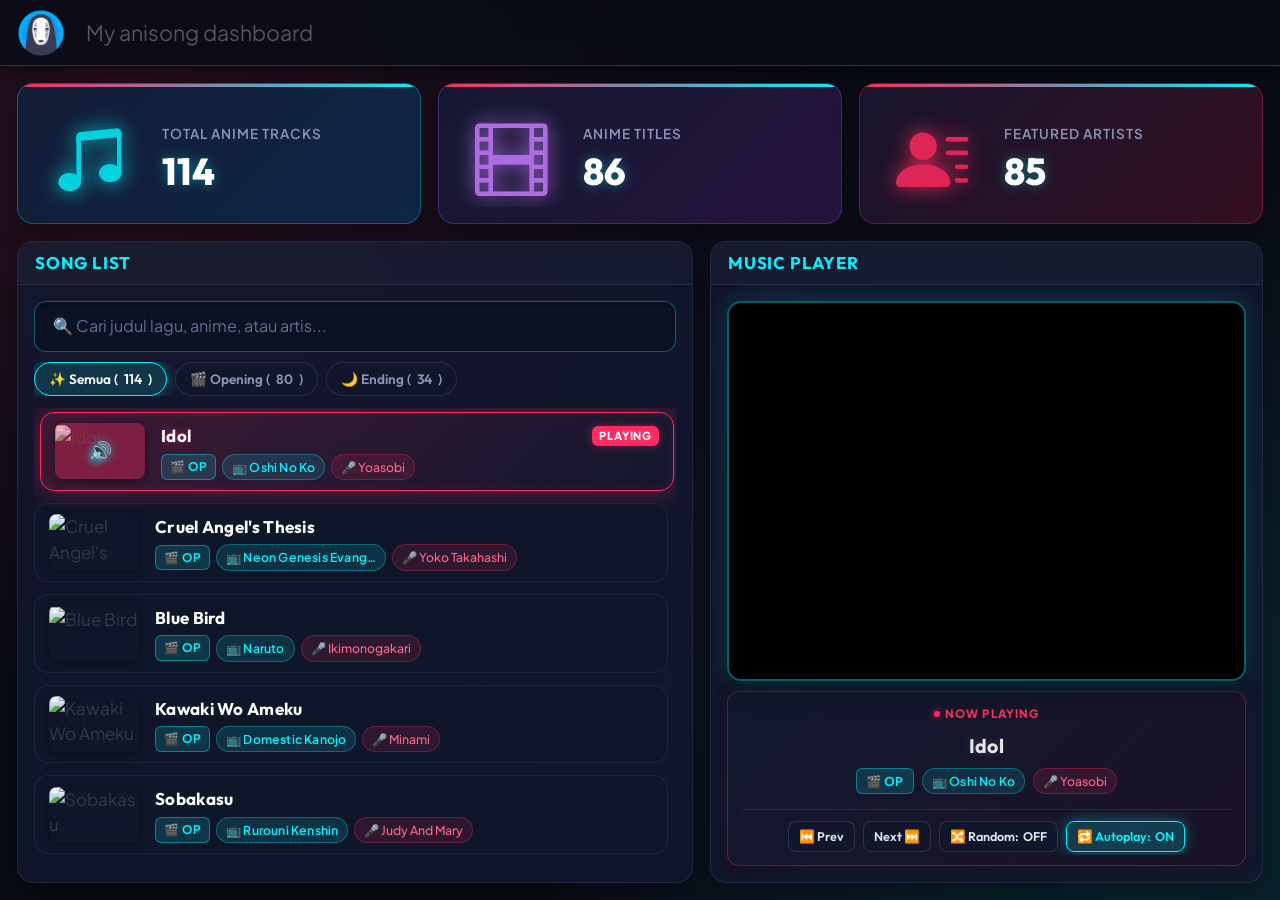
==== commit 0271f20c: "Built site for gh-pages" ====
--- a/index.html
+++ b/index.html
@@ -47,9 +47,9 @@
 <link href="site_libs/quarto-html/quarto-syntax-highlighting-63b5708e65d6cd79cd7618c58d0c21e7.css" rel="stylesheet" class="quarto-color-scheme-extra" id="quarto-text-highlighting-styles">
 <script src="site_libs/bootstrap/bootstrap.min.js"></script>
 <link href="site_libs/bootstrap/bootstrap-icons.css" rel="stylesheet">
-<link href="site_libs/bootstrap/bootstrap-b0bacdaee50ff9abb97ae013f25660d1.min.css" rel="stylesheet" append-hash="true" class="quarto-color-scheme" id="quarto-bootstrap" data-mode="light">
-<link href="site_libs/bootstrap/bootstrap-dark-b0bacdaee50ff9abb97ae013f25660d1.min.css" rel="stylesheet" append-hash="true" class="quarto-color-scheme quarto-color-alternate" id="quarto-bootstrap" data-mode="light">
-<link href="site_libs/bootstrap/bootstrap-b0bacdaee50ff9abb97ae013f25660d1.min.css" rel="stylesheet" append-hash="true" class="quarto-color-scheme-extra" id="quarto-bootstrap" data-mode="light">
+<link href="site_libs/bootstrap/bootstrap-3191446cf01d07254cce00ea98dcb138.min.css" rel="stylesheet" append-hash="true" class="quarto-color-scheme" id="quarto-bootstrap" data-mode="light">
+<link href="site_libs/bootstrap/bootstrap-dark-3191446cf01d07254cce00ea98dcb138.min.css" rel="stylesheet" append-hash="true" class="quarto-color-scheme quarto-color-alternate" id="quarto-bootstrap" data-mode="light">
+<link href="site_libs/bootstrap/bootstrap-3191446cf01d07254cce00ea98dcb138.min.css" rel="stylesheet" append-hash="true" class="quarto-color-scheme-extra" id="quarto-bootstrap" data-mode="light">
 <script src="site_libs/quarto-dashboard/quarto-dashboard.js"></script>
 <script src="site_libs/quarto-dashboard/stickythead.js"></script>
 
@@ -133,7 +133,7 @@
 Total Anime Tracks
 </p>
 <p class="value-box-value">
-111
+114
 </p>
 </div>
 </div>
@@ -149,7 +149,7 @@
 Anime Titles
 </p>
 <p class="value-box-value">
-84
+86
 </p>
 </div>
 </div>
@@ -165,7 +165,7 @@
 Featured Artists
 </p>
 <p class="value-box-value">
-83
+85
 </p>
 </div>
 </div>
@@ -250,7 +250,7 @@
 </div>
 
 <script>
-const songs = [{"Title":"Idol","Artist":"Yoasobi","Anime":"Oshi No Ko","link":"https://www.youtube.com/embed/ZRtdQ81jPUQ","Type":"OP"},{"Title":"Cruel Angel's Thesis","Artist":"Yoko Takahashi","Anime":"Neon Genesis Evangelion","link":"https://www.youtube.com/embed/o6wtDPVkKqI?si=5XaBqJvIjMiyLugZ","Type":"OP"},{"Title":"Blue Bird","Artist":"Ikimonogakari","Anime":"Naruto","link":"https://www.youtube.com/embed/KpsJWFuVTdI?si=1NhpsYLr4KWz-pwz","Type":"OP"},{"Title":"Kawaki Wo Ameku","Artist":"Minami","Anime":"Domestic Kanojo","link":"https://www.youtube.com/embed/0YF8vecQWYs?si=OExWlJg7G3Gp1Yrw","Type":"OP"},{"Title":"Sobakasu","Artist":"Judy And Mary","Anime":"Rurouni Kenshin","link":"https://www.youtube.com/embed/0DBkXcDU270?si=rh4CQMDhMBHJ7aL_","Type":"OP"},{"Title":"Oath Sign","Artist":"LiSA","Anime":"Fate/Zero","link":"https://www.youtube.com/embed/GJ4yehnerHQ?si=4WVPepWq92I-S7bV","Type":"OP"},{"Title":"Hikaru Nara","Artist":"Goose House","Anime":"Shigatsu wa Kimi no Uso","link":"https://www.youtube.com/embed/UpmSK1GPlBc?si=7YqEVnBGhDe7IiGD","Type":"OP"},{"Title":"My Dearest","Artist":"Supercell","Anime":"Guilty Crown","link":"https://www.youtube.com/embed/a6nmtJAC4NM?si=XOJ4Gj_JWyaJDHKo","Type":"OP"},{"Title":"The Everlasting Guilty Crown","Artist":"EGOIST","Anime":"Guilty Crown","link":"https://www.youtube.com/embed/-p0IjnBhG10?si=j3TaNavEWht7k_Yo","Type":"OP"},{"Title":"Kaibutsu","Artist":"Yoasobi","Anime":"Beastar","link":"https://www.youtube.com/embed/dy90tA3TT1c?si=2fDLIEytkXrUUiE4","Type":"OP"},{"Title":"This Game","Artist":"Konomi Suzuki","Anime":"No Game No life","link":"https://www.youtube.com/embed/lHabTfvMEIU?si=i_Mp6aQNa3B5GFT0","Type":"OP"},{"Title":"Silhouette","Artist":"Kana-Boon","Anime":"Naruto","link":"https://www.youtube.com/embed/dlFA0Zq1k2A?si=usXAa1Fqne14QnsP","Type":"OP"},{"Title":"re:re:","Artist":"Asian Kung-Fu Generation","Anime":"Boku Dake ga Inai Machi","link":"https://www.youtube.com/embed/_v_Voe5KD1M?si=558a1F4U95BNkTOJ","Type":"OP"},{"Title":"Haruka Kanata","Artist":"Asian Kung-Fu Generation","Anime":"Naruto","link":"https://www.youtube.com/embed/nJ6A6GC_ki4?si=ZtOEnCs528ViuWDb","Type":"OP"},{"Title":"Connect","Artist":"ClariS","Anime":"Madoka Magica","link":"https://www.youtube.com/embed/7EuTPTVpuNI?si=PF1XTDY62PO3hlKL","Type":"OP"},{"Title":"Sorairo Days","Artist":"Shoko Nakagawa","Anime":"Tengen Toppa Gurren Lagann","link":"https://www.youtube.com/embed/PKRUKalbx3s?si=xG32NGO7DtEXEl4L","Type":"OP"},{"Title":"Peace Sign","Artist":"Kenshi Yonezu","Anime":"Boku no Hero Akademia","link":"https://www.youtube.com/embed/9aJVr5tTTWk?si=Jcyw08zt0Pag4OhW","Type":"OP"},{"Title":"Gurenge","Artist":"LiSA","Anime":"Kimetsu no Yaiba","link":"https://www.youtube.com/embed/x1FV6IrjZCY?si=81xIH8qzQSomtUcA","Type":"OP"},{"Title":"Zakyou Sanka","Artist":"Aimer","Anime":"Kimetsu no Yaiba","link":"https://www.youtube.com/embed/tLQLa6lM3Us?si=HtTNyiwu3Rkd7_W9","Type":"OP"},{"Title":"Unravel","Artist":"TK from Ling Toshite Shigure","Anime":"Tokyo Ghoul","link":"https://www.youtube.com/embed/Fve_lHIPa-I?si=Wnd9lGbH-fTrPGVo","Type":"OP"},{"Title":"Again","Artist":"YUI","Anime":"Fullmetal Alchemist: Brotherhood","link":"https://www.youtube.com/embed/0NJCpJZ19n8?si=Y-s2X34Xg8lvZW_G","Type":"OP"},{"Title":"Inferno","Artist":"Mrs. Green Apple","Anime":"Enen no Shoboutai","link":"https://www.youtube.com/embed/wfCcs0vLysk?si=5dTVBdGNI59YPmvL","Type":"OP"},{"Title":"Irony","Artist":"ClariS","Anime":"Ore no Imouto ga Konnani Kawaii Wake ga Nai","link":"https://www.youtube.com/embed/XfjOSXQm5Eo?si=7GB8zZaxwZJxI0Xr","Type":"OP"},{"Title":"Centimeter","Artist":"The Peggies","Anime":"Kanojo Okarishimasu","link":"https://www.youtube.com/embed/I1hLZ2OchZ8?si=90HRf9j1_e322XZD","Type":"OP"},{"Title":"Tori no Uta","Artist":"Lia","Anime":"Air","link":"https://www.youtube.com/embed/NtJnix-9niI?si=gau665dj-tsO3_D3","Type":"OP"},{"Title":"Colors","Artist":"FLOW","Anime":"Code Geass","link":"https://www.youtube.com/embed/FUH9S44D1BM?si=Zv_6aoSDX8KxCjAA","Type":"OP"},{"Title":"Sign","Artist":"FLOW","Anime":"Naruto","link":"https://www.youtube.com/embed/qpi9YXaChHI?si=Ff5OgO6bexSsw2bp","Type":"OP"},{"Title":"Hello, World!","Artist":"Bump of Chicken","Anime":"Kekkai Sensen","link":"https://www.youtube.com/embed/rOU4YiuaxAM?si=USpaFAYGiM1bXMdy","Type":"OP"},{"Title":"1/2","Artist":"Makoto Kawamoto","Anime":"Rurouni Kenshin","link":"https://www.youtube.com/embed/IDPIe-b7NFM?si=uxmqnpgbfV-xxuif","Type":"OP"},{"Title":"Guren no Yumiya","Artist":"Linked Horizon","Anime":"Attack on Titan","link":"https://www.youtube.com/embed/2B6nj38AdD0?si=Lu8q7BaSJMxiLpl-","Type":"OP"},{"Title":"Sekai wa Koi ni Ochiteiru","Artist":"CHiCO with HoneyWorks","Anime":"Ao Haru Ride","link":"https://www.youtube.com/embed/wM4laths4-Y?si=NqRt-hLwq9OnX2nh","Type":"OP"},{"Title":"staple stable","Artist":"Chiwa Saito","Anime":"Bakemonogatari","link":"https://www.youtube.com/embed/CXDUXjsU5ao?si=gvGRh_qQtAiyoMAX","Type":"OP"},{"Title":"Seikan Hikou","Artist":"Megumi Nakajima","Anime":"Macross F","link":"https://www.youtube.com/embed/2CnvZOs8TWM?si=2Wpd8Lh8ZpXpva0q","Type":"OP"},{"Title":"Lion","Artist":"May'n, Megumi Nakajima","Anime":"Macross F","link":"https://www.youtube.com/embed/fGGTf044UPI?si=RpG7Hxs5_boJ-lj-","Type":"OP"},{"Title":"My Soul, Your Beats!","Artist":"Lia","Anime":"Angel Beats!","link":"https://www.youtube.com/embed/cuxDSaU0hKM?si=cKwa96-sH1O05tkr","Type":"OP"},{"Title":"Cagayake! GIRLS","Artist":"Houkago Tea Time","Anime":"K-On!","link":"https://www.youtube.com/embed/ua02dloykJ4?si=3sLKvrMLTggfIPkI","Type":"OP"},{"Title":"Flyers","Artist":"Bradio","Anime":"Death Parade","link":"https://www.youtube.com/embed/9wh8FgsEtNQ?si=DaI2Kga5v16RZ_Xv","Type":"OP"},{"Title":"Kyouran Hey Kids!!","Artist":"The Oral Cigarettes","Anime":"Noragami","link":"https://www.youtube.com/embed/C-o8pTi6vd8?si=Aak4-ILuek32spG_","Type":"OP"},{"Title":"Tabi no Tochuu","Artist":"Natsumi Kiyora","Anime":"Ookami to Koushinryou","link":"https://www.youtube.com/embed/9ydC2pUQpNQ?si=9nGmdZ7gztJ5cqwo","Type":"OP"},{"Title":"Ciki Ciki Bam Bam","Artist":"QUEENDOM","Anime":"Paripi Koumei","link":"https://www.youtube.com/embed/bqjb332ufk8?si=GrPfnb43u0oWQfkh","Type":"OP"},{"Title":"Bling-Bang-Bang-Born","Artist":"Creepy Nuts","Anime":"Mashle","link":"https://www.youtube.com/embed/mLW35YMzELE?si=zUkdvqVzfGSO_2Zf","Type":"OP"},{"Title":"Hishoku no Sora","Artist":"Mami Kawada","Anime":"Shakugan no Shana","link":"https://www.youtube.com/embed/FNl1ud7KxtI?si=73aHa535MJxzbA4H","Type":"OP"},{"Title":"Kaijuu","Artist":"Sakanaction","Anime":"Kaiju No. 8","link":"https://www.youtube.com/embed/a8dgNdJVluc?si=5XHvBq6KRQ-TiFz5","Type":"OP"},{"Title":"Be a flower","Artist":"Ryokuoushoku Shakai","Anime":"Kusuriya no Hitorigoto","link":"https://www.youtube.com/embed/v-WcMQbXbKY","Type":"OP"},{"Title":"Change the world","Artist":"V6","Anime":"InuYasha","link":"https://www.youtube.com/embed/Hok551J0Cbc?si=YInK7c2sl9M9LqCv","Type":"OP"},{"Title":"The Blessing","Artist":"Yoasobi","Anime":"Mobile Suit Gundam: The Witch from Mercury","link":"https://www.youtube.com/embed/3eytpBOkOFA","Type":"OP"},{"Title":"Brave shine","Artist":"Aimer","Anime":"Fate/stay night: Unlimited Blade Works","link":"https://www.youtube.com/embed/XeI8E20ZUE4","Type":"OP"},{"Title":"Crossing field","Artist":"LiSA","Anime":"Sword Art Online","link":"https://www.youtube.com/embed/KId6eunoiWk?si=uX5mWOspvbQeVyNl","Type":"OP"},{"Title":"Butterfly","Artist":"Koji Wada","Anime":"Digimon Adventure","link":"https://www.youtube.com/embed/32JTFI0alPk","Type":"OP"},{"Title":"Spark Again","Artist":"Aimer","Anime":"Fire Force","link":"https://www.youtube.com/embed/dZ0Jt1zYj7g","Type":"OP"},{"Title":"Otonoke","Artist":"Creepy Nuts","Anime":"Dandadan","link":"https://www.youtube.com/embed/wsKw_Astidg","Type":"OP"},{"Title":"On the way","Artist":"Aina The End","Anime":"Dandadan","link":"https://www.youtube.com/embed/NLIGDjKBLY0","Type":"OP"},{"Title":"Rolling star","Artist":"YUI","Anime":"Bleach","link":"https://www.youtube.com/embed/I3tkHg6SbrM?si=_GY8a_naeti3UcVX","Type":"OP"},{"Title":"Hohoemi no bakudan","Artist":"Matsuko Mawatari","Anime":"Yu Yu Hakusho","link":"https://www.youtube.com/embed/9ZbVCs3EJUA?si=vj1XOZdO-V3Ne_kw","Type":"OP"},{"Title":"Mixed Nuts","Artist":"Official HIGE DANdism","Anime":"SPY × FAMILY","link":"https://www.youtube.com/embed/CbH2F0kXgTY","Type":"OP"},{"Title":"Duvet","Artist":"Bôa","Anime":"Serial Experiments Lain","link":"https://www.youtube.com/embed/Uoox9fpmDP0","Type":"OP"},{"Title":"Yuusha","Artist":"Yoasobi","Anime":"Sousou no Frieren","link":"https://www.youtube.com/embed/OIBODIPC_8Y","Type":"OP"},{"Title":"Hologram","Artist":"NICO Touches the Walls","Anime":"Fullmetal Alchemist Brotherhood","link":"https://www.youtube.com/embed/o71vyLnNtBo","Type":"OP"},{"Title":"To the beginning","Artist":"Kalafina","Anime":"Fate/Zero","link":"https://www.youtube.com/embed/2psgnTAVz0E","Type":"OP"},{"Title":"Click","Artist":"ClariS","Anime":"Nisekoi","link":"https://www.youtube.com/embed/7wkj5NCSzbU?si=ZmNCbJKVvnJzLrqx","Type":"OP"},{"Title":"Step","Artist":"ClariS","Anime":"Nisekoi","link":"https://www.youtube.com/embed/Yqz_G25CjrE?si=qdaMlAY8qSoMEGIm","Type":"OP"},{"Title":"Tsukiakari no michishirube","Artist":"Stereopony","Anime":"Darker than Black","link":"https://www.youtube.com/embed/sSLtqAr32rA","Type":"OP"},{"Title":"Shayou","Artist":"Yorushika","Anime":"Boku no Kokoro no Yabai Yatsu","link":"https://www.youtube.com/embed/bqigIHMComE?si=k8ZQPu8Xi6A-Ul__","Type":"OP"},{"Title":"Yuzurenai Negai","Artist":"Naomi Tamura","Anime":"Magic Knight Rayearth","link":"https://www.youtube.com/embed/W8ONcV-AaVU?si=xelEs-9VH1S3Oezi","Type":"OP"},{"Title":"Kyoukai no Kanata","Artist":"Minori Chihara","Anime":"Kyoukai no Kanata","link":"https://www.youtube.com/embed/Ztt4JKdbygw?si=0otUp0ai-QGyrejZ","Type":"OP"},{"Title":"Yasashisano Riyuu","Artist":"ChouCho","Anime":"Hyouka","link":"https://www.youtube.com/embed/0hJiMN4Csjw?si=Mgu6hPuooB51Fz96","Type":"OP"},{"Title":"Kokoro no Chizu","Artist":"BOYSTYLE","Anime":"One Piece","link":"https://www.youtube.com/embed/RUZCdggY34c?si=hJGrWMzh-yq5nmZJ","Type":"OP"},{"Title":"Sincerely","Artist":"TRUE","Anime":"Violet Evergarden","link":"https://www.youtube.com/embed/uwph0dv9E6U?si=iL-tX7MAdi_RSiGo","Type":"OP"},{"Title":"Bravely you","Artist":"Lia","Anime":"Charlotte","link":"https://www.youtube.com/embed/oDdysk3bDdw?si=Ml4N3-a2iRwKp8xD","Type":"OP"},{"Title":"Fatal","Artist":"GEMN","Anime":"Oshi No Ko","link":"https://www.youtube.com/embed/8tQiWHXSGN0?si=QHZTQasvOPBMn7KO","Type":"OP"},{"Title":"Kyoumen no Nami","Artist":"YURiKA","Anime":"Houseki no Kuni","link":"https://www.youtube.com/embed/WvupNifis2g?si=qirsq01q3U7SkWgo","Type":"OP"},{"Title":"TEST ME","Artist":"CHANMINA","Anime":"Oshi No Ko","link":"https://www.youtube.com/embed/ePXjA2jXF9I?si=WShf4O491KJESf7n","Type":"OP"},{"Title":"Kuchizuke Diamond","Artist":"WEAVER","Anime":"Yamada-kun and the Seven Witches","link":"https://www.youtube.com/embed/lugIPQPGwgI?si=Xle2aOovgCuJCk-B","Type":"OP"},{"Title":"Wild Side","Artist":"ALI","Anime":"Beastar","link":"https://www.youtube.com/embed/u5heWZ9occg?si=oi_SdDmgEKIc69Bj","Type":"OP"},{"Title":"Black Catcher","Artist":"Vickeblanka","Anime":"Black Clover","link":"https://www.youtube.com/embed/hP6VM6YAMIE?si=jGhBIHTbIjakiYme","Type":"OP"},{"Title":"Hana ni Bourei","Artist":"Yorushika","Anime":"A Whisker Away","link":"https://www.youtube.com/embed/9lVPAWLWtWc?si=vREc5zX1O_6Ba-kE","Type":"OP"},{"Title":"only my railgun","Artist":"fripSide","Anime":"Toaru Kagaku no Railgun","link":"https://www.youtube.com/embed/ZhIxg6_Femo?si=qTOTDRQ-zaqZ62sy","Type":"OP"},{"Title":"Ambiguous","Artist":"GARNiDELiA","Anime":"Kill la Kill","link":"https://www.youtube.com/embed/K42ED-7PWAo?si=FjOEQ9uzc3VloloA","Type":"OP"},{"Title":"black bullet","Artist":"fripSide","Anime":"Black Bullet","link":"https://www.youtube.com/embed/1dJICzRip8Y?si=UNO597sB425ONCaZ","Type":"OP"},{"Title":"Ninelie","Artist":"Aimer with chelly (EGOIST)","Anime":"Kabaneri of the Iron Fortress","link":"https://www.youtube.com/watch?v=j9ypaPVzrbE","Type":"ED"},{"Title":"Taidada","Artist":"ZUTOMAYO","Anime":"Dandadan","link":"https://www.youtube.com/watch?v=WVBDFqBom7Q","Type":"ED"},{"Title":"Overfly","Artist":"Luna Haruna","Anime":"Sword Art Online","link":"https://www.youtube.com/watch?v=CpDyF4pkbAs","Type":"ED"},{"Title":"Kigeki","Artist":"Gen Hoshino","Anime":"SPY x FAMILY","link":"https://www.youtube.com/embed/D_Oyplmhhv0?si=ENkofPcKEdbFifZ8","Type":"ED"},{"Title":"Orion","Artist":"Kenshi Yonezu","Anime":"Sangatsu no Lion","link":"https://www.youtube.com/embed/lzAyrgSqeeE?si=fEb8ApC3W9WwN6PN","Type":"ED"},{"Title":"Orange","Artist":"7!! (Seven Oops)","Anime":"Shigatsu wa Kimi no Uso","link":"https://www.youtube.com/watch?v=O48gok_FLCg","Type":"ED"},{"Title":"Akuma no ko","Artist":"Ai Higuchi","Anime":"Shingeki no Kyojin","link":"https://www.youtube.com/watch?v=N4F3bjlL_H4","Type":"ED"},{"Title":"Sugar song to bitter step","Artist":"UNISON SQUARE GARDEN","Anime":"Kekkai Sensen","link":"https://www.youtube.com/watch?v=QkksQoqMakQ","Type":"ED"},{"Title":"Secret base","Artist":"ZONE","Anime":"Anohana: The Flower We Saw That Day","link":"https://www.youtube.com/embed/WbFWoM5EVBs?si=wEM-er6JB1X5khcX","Type":"ED"},{"Title":"Kimi no shiranai monogatari","Artist":"Supercell","Anime":"Bakemonogatari","link":"https://www.youtube.com/watch?v=iSxeHWSpN98","Type":"ED"},{"Title":"Lost in paradise","Artist":"ALI feat. AKLO","Anime":"Jujutsu Kaisen","link":"https://www.youtube.com/embed/tLsJQ5srVQA?si=2mEwkuISbK-Nf1rQ","Type":"ED"},{"Title":"Fly me to the moon","Artist":"Claire","Anime":"Neon Genesis Evangelion","link":"https://www.youtube.com/embed/wNhuXQyyBr8?si=vL-2i3QW9o4KXaHq","Type":"ED"},{"Title":"Let it out","Artist":"Miho Fukuhara","Anime":"Fullmetal Alchemist: Brotherhood","link":"https://www.youtube.com/watch?v=D1Cx8Zr3tfg","Type":"ED"},{"Title":"Avid","Artist":"SawanoHiroyuki[nZk]:mizuki","Anime":"86","link":"https://www.youtube.com/watch?v=0s93gfmrD9I","Type":"ED"},{"Title":"Dont say lazy","Artist":"Ho-kago Tea Time","Anime":"K-On!","link":"https://www.youtube.com/watch?v=5CSNv9MNEC4","Type":"ED"},{"Title":"CHERRY (CHE.R.RY)","Artist":"YUI","Anime":"ReLIFE / Alya Sometimes Hides Her Feelings in Russian","link":"https://www.youtube.com/watch?v=_blGJS3rWow","Type":"ED"},{"Title":"Yasashii Suisei","Artist":"Yoasobi","Anime":"Beastars","link":"https://www.youtube.com/embed/VyvhvlYvRnc?si=RdekxVEJuunhzxTl","Type":"ED"},{"Title":"Nandemonaiya","Artist":"RADWIMPS","Anime":"Kimi no Na wa","link":"https://www.youtube.com/embed/n89SKAymNfA?si=ThpLMcE6DimRlGVG","Type":"ED"},{"Title":"Departures","Artist":"EGOIST","Anime":"Guilty Crown","link":"https://www.youtube.com/embed/LKqgY0VKZX4?si=b4K2sU9lyObNNe0T","Type":"ED"},{"Title":"Ref:rain","Artist":"Aimer","Anime":"Koi wa Ameagari no You ni","link":"https://www.youtube.com/embed/mvkbCZfwWzA?si=-H26voMKozhmXtli","Type":"ED"},{"Title":"Magia","Artist":"Kalafina","Anime":"Madoka Magica","link":"https://www.youtube.com/embed/QwquipMpsiQ?si=nsyRsbcbh-6bl67v","Type":"ED"},{"Title":"Uchiage Hanabi","Artist":"DAOKO x Kenshi Yonezu","Anime":"Uchiage Hanabi, Shita kara Miru ka? Yoko kara Miru ka?","link":"https://www.youtube.com/embed/-tKVN2mAKRI?si=12PDR93cui7V4I3o","Type":"ED"},{"Title":"Sore wa Chiisana Hikari no Youna","Artist":"Sayuri","Anime":"Boku Dake ga Inai Machi","link":"https://www.youtube.com/embed/M1ajQuujwKk?si=7PKNJaSs2SeF0F2h","Type":"ED"},{"Title":"Heikousen","Artist":"Sayuri","Anime":"Kuzu no Honkai","link":"https://www.youtube.com/embed/kKOkybfh9bE?si=KBJwZJuO_dulEfTx","Type":"ED"},{"Title":"Nai Nai","Artist":"ReoNa","Anime":"Shadows House","link":"https://www.youtube.com/embed/M8LwhRkNaSQ?si=TVHUbVNifE6egbef","Type":"ED"},{"Title":"Hitohira No Hanabira","Artist":"Stereopony","Anime":"Bleach","link":"https://www.youtube.com/embed/vYV-XJdzupY?si=nWiHiVwyW8cBGfkN","Type":"ED"},{"Title":"Finale.","Artist":"eill","Anime":"Natsu e no Tunnel, Sayonara no Deguchi","link":"https://www.youtube.com/embed/1lYb9nLO_FY?si=l1KK3Sqeuw8gMCa6","Type":"ED"},{"Title":"Stay Alive","Artist":"Rie Takahashi","Anime":"Re:Zero","link":"https://www.youtube.com/embed/84YBqfpCGW8?si=u2TgmXN9JQQy69BK","Type":"ED"},{"Title":"Uso","Artist":"SID","Anime":"Fullmetal Alchemist: Brotherhood","link":"https://www.youtube.com/embed/eglYGbybkrY?si=w_W3rjHYLFNUn_W3","Type":"ED"},{"Title":"Mirror","Artist":"Rei Yasuda","Anime":"Mahouka Koukou no Rettousei","link":"https://www.youtube.com/embed/MAx2i2EJhSc?si=yVQjkoi794wR-ioP","Type":"ED"},{"Title":"Usotsuki","Artist":"Yorushika","Anime":"A Whisker Away","link":"https://www.youtube.com/embed/utpMm8qi4hg?si=_V5p7-p3ncXwoab9","Type":"ED"},{"Title":"One Last Kiss","Artist":"Utada Hikaru","Anime":"Evangelion","link":"https://www.youtube.com/embed/GYeOVn0PhSk?si=QxdgpPxBtWZNjdSN","Type":"ED"}];
+const songs = [{"Title":"Idol","Artist":"Yoasobi","Anime":"Oshi No Ko","link":"https://www.youtube.com/embed/ZRtdQ81jPUQ","Type":"OP"},{"Title":"Cruel Angel's Thesis","Artist":"Yoko Takahashi","Anime":"Neon Genesis Evangelion","link":"https://www.youtube.com/embed/o6wtDPVkKqI?si=5XaBqJvIjMiyLugZ","Type":"OP"},{"Title":"Blue Bird","Artist":"Ikimonogakari","Anime":"Naruto","link":"https://www.youtube.com/embed/KpsJWFuVTdI?si=1NhpsYLr4KWz-pwz","Type":"OP"},{"Title":"Kawaki Wo Ameku","Artist":"Minami","Anime":"Domestic Kanojo","link":"https://www.youtube.com/embed/0YF8vecQWYs?si=OExWlJg7G3Gp1Yrw","Type":"OP"},{"Title":"Sobakasu","Artist":"Judy And Mary","Anime":"Rurouni Kenshin","link":"https://www.youtube.com/embed/0DBkXcDU270?si=rh4CQMDhMBHJ7aL_","Type":"OP"},{"Title":"Oath Sign","Artist":"LiSA","Anime":"Fate/Zero","link":"https://www.youtube.com/embed/GJ4yehnerHQ?si=4WVPepWq92I-S7bV","Type":"OP"},{"Title":"Hikaru Nara","Artist":"Goose House","Anime":"Shigatsu wa Kimi no Uso","link":"https://www.youtube.com/embed/UpmSK1GPlBc?si=7YqEVnBGhDe7IiGD","Type":"OP"},{"Title":"My Dearest","Artist":"Supercell","Anime":"Guilty Crown","link":"https://www.youtube.com/embed/a6nmtJAC4NM?si=XOJ4Gj_JWyaJDHKo","Type":"OP"},{"Title":"The Everlasting Guilty Crown","Artist":"EGOIST","Anime":"Guilty Crown","link":"https://www.youtube.com/embed/-p0IjnBhG10?si=j3TaNavEWht7k_Yo","Type":"OP"},{"Title":"Kaibutsu","Artist":"Yoasobi","Anime":"Beastar","link":"https://www.youtube.com/embed/dy90tA3TT1c?si=2fDLIEytkXrUUiE4","Type":"OP"},{"Title":"This Game","Artist":"Konomi Suzuki","Anime":"No Game No life","link":"https://www.youtube.com/embed/lHabTfvMEIU?si=i_Mp6aQNa3B5GFT0","Type":"OP"},{"Title":"Silhouette","Artist":"Kana-Boon","Anime":"Naruto","link":"https://www.youtube.com/embed/dlFA0Zq1k2A?si=usXAa1Fqne14QnsP","Type":"OP"},{"Title":"re:re:","Artist":"Asian Kung-Fu Generation","Anime":"Boku Dake ga Inai Machi","link":"https://www.youtube.com/embed/_v_Voe5KD1M?si=558a1F4U95BNkTOJ","Type":"OP"},{"Title":"Haruka Kanata","Artist":"Asian Kung-Fu Generation","Anime":"Naruto","link":"https://www.youtube.com/embed/nJ6A6GC_ki4?si=ZtOEnCs528ViuWDb","Type":"OP"},{"Title":"Connect","Artist":"ClariS","Anime":"Madoka Magica","link":"https://www.youtube.com/embed/7EuTPTVpuNI?si=PF1XTDY62PO3hlKL","Type":"OP"},{"Title":"Sorairo Days","Artist":"Shoko Nakagawa","Anime":"Tengen Toppa Gurren Lagann","link":"https://www.youtube.com/embed/PKRUKalbx3s?si=xG32NGO7DtEXEl4L","Type":"OP"},{"Title":"Peace Sign","Artist":"Kenshi Yonezu","Anime":"Boku no Hero Akademia","link":"https://www.youtube.com/embed/9aJVr5tTTWk?si=Jcyw08zt0Pag4OhW","Type":"OP"},{"Title":"Gurenge","Artist":"LiSA","Anime":"Kimetsu no Yaiba","link":"https://www.youtube.com/embed/x1FV6IrjZCY?si=81xIH8qzQSomtUcA","Type":"OP"},{"Title":"Zakyou Sanka","Artist":"Aimer","Anime":"Kimetsu no Yaiba","link":"https://www.youtube.com/embed/tLQLa6lM3Us?si=HtTNyiwu3Rkd7_W9","Type":"OP"},{"Title":"Unravel","Artist":"TK from Ling Toshite Shigure","Anime":"Tokyo Ghoul","link":"https://www.youtube.com/embed/Fve_lHIPa-I?si=Wnd9lGbH-fTrPGVo","Type":"OP"},{"Title":"Again","Artist":"YUI","Anime":"Fullmetal Alchemist: Brotherhood","link":"https://www.youtube.com/embed/0NJCpJZ19n8?si=Y-s2X34Xg8lvZW_G","Type":"OP"},{"Title":"Inferno","Artist":"Mrs. Green Apple","Anime":"Enen no Shoboutai","link":"https://www.youtube.com/embed/wfCcs0vLysk?si=5dTVBdGNI59YPmvL","Type":"OP"},{"Title":"Irony","Artist":"ClariS","Anime":"Ore no Imouto ga Konnani Kawaii Wake ga Nai","link":"https://www.youtube.com/embed/XfjOSXQm5Eo?si=7GB8zZaxwZJxI0Xr","Type":"OP"},{"Title":"Centimeter","Artist":"The Peggies","Anime":"Kanojo Okarishimasu","link":"https://www.youtube.com/embed/I1hLZ2OchZ8?si=90HRf9j1_e322XZD","Type":"OP"},{"Title":"Tori no Uta","Artist":"Lia","Anime":"Air","link":"https://www.youtube.com/embed/NtJnix-9niI?si=gau665dj-tsO3_D3","Type":"OP"},{"Title":"Colors","Artist":"FLOW","Anime":"Code Geass","link":"https://www.youtube.com/embed/FUH9S44D1BM?si=Zv_6aoSDX8KxCjAA","Type":"OP"},{"Title":"Sign","Artist":"FLOW","Anime":"Naruto","link":"https://www.youtube.com/embed/qpi9YXaChHI?si=Ff5OgO6bexSsw2bp","Type":"OP"},{"Title":"Hello, World!","Artist":"Bump of Chicken","Anime":"Kekkai Sensen","link":"https://www.youtube.com/embed/rOU4YiuaxAM?si=USpaFAYGiM1bXMdy","Type":"OP"},{"Title":"1/2","Artist":"Makoto Kawamoto","Anime":"Rurouni Kenshin","link":"https://www.youtube.com/embed/IDPIe-b7NFM?si=uxmqnpgbfV-xxuif","Type":"OP"},{"Title":"Guren no Yumiya","Artist":"Linked Horizon","Anime":"Attack on Titan","link":"https://www.youtube.com/embed/2B6nj38AdD0?si=Lu8q7BaSJMxiLpl-","Type":"OP"},{"Title":"Sekai wa Koi ni Ochiteiru","Artist":"CHiCO with HoneyWorks","Anime":"Ao Haru Ride","link":"https://www.youtube.com/embed/wM4laths4-Y?si=NqRt-hLwq9OnX2nh","Type":"OP"},{"Title":"staple stable","Artist":"Chiwa Saito","Anime":"Bakemonogatari","link":"https://www.youtube.com/embed/CXDUXjsU5ao?si=gvGRh_qQtAiyoMAX","Type":"OP"},{"Title":"Seikan Hikou","Artist":"Megumi Nakajima","Anime":"Macross F","link":"https://www.youtube.com/embed/2CnvZOs8TWM?si=2Wpd8Lh8ZpXpva0q","Type":"OP"},{"Title":"Lion","Artist":"May'n, Megumi Nakajima","Anime":"Macross F","link":"https://www.youtube.com/embed/fGGTf044UPI?si=RpG7Hxs5_boJ-lj-","Type":"OP"},{"Title":"My Soul, Your Beats!","Artist":"Lia","Anime":"Angel Beats!","link":"https://www.youtube.com/embed/cuxDSaU0hKM?si=cKwa96-sH1O05tkr","Type":"OP"},{"Title":"Cagayake! GIRLS","Artist":"Houkago Tea Time","Anime":"K-On!","link":"https://www.youtube.com/embed/ua02dloykJ4?si=3sLKvrMLTggfIPkI","Type":"OP"},{"Title":"Flyers","Artist":"Bradio","Anime":"Death Parade","link":"https://www.youtube.com/embed/9wh8FgsEtNQ?si=DaI2Kga5v16RZ_Xv","Type":"OP"},{"Title":"Kyouran Hey Kids!!","Artist":"The Oral Cigarettes","Anime":"Noragami","link":"https://www.youtube.com/embed/C-o8pTi6vd8?si=Aak4-ILuek32spG_","Type":"OP"},{"Title":"Tabi no Tochuu","Artist":"Natsumi Kiyora","Anime":"Ookami to Koushinryou","link":"https://www.youtube.com/embed/9ydC2pUQpNQ?si=9nGmdZ7gztJ5cqwo","Type":"OP"},{"Title":"Ciki Ciki Bam Bam","Artist":"QUEENDOM","Anime":"Paripi Koumei","link":"https://www.youtube.com/embed/bqjb332ufk8?si=GrPfnb43u0oWQfkh","Type":"OP"},{"Title":"Bling-Bang-Bang-Born","Artist":"Creepy Nuts","Anime":"Mashle","link":"https://www.youtube.com/embed/mLW35YMzELE?si=zUkdvqVzfGSO_2Zf","Type":"OP"},{"Title":"Hishoku no Sora","Artist":"Mami Kawada","Anime":"Shakugan no Shana","link":"https://www.youtube.com/embed/FNl1ud7KxtI?si=73aHa535MJxzbA4H","Type":"OP"},{"Title":"Kaijuu","Artist":"Sakanaction","Anime":"Kaiju No. 8","link":"https://www.youtube.com/embed/a8dgNdJVluc?si=5XHvBq6KRQ-TiFz5","Type":"OP"},{"Title":"Be a flower","Artist":"Ryokuoushoku Shakai","Anime":"Kusuriya no Hitorigoto","link":"https://www.youtube.com/embed/v-WcMQbXbKY","Type":"OP"},{"Title":"Change the world","Artist":"V6","Anime":"InuYasha","link":"https://www.youtube.com/embed/Hok551J0Cbc?si=YInK7c2sl9M9LqCv","Type":"OP"},{"Title":"The Blessing","Artist":"Yoasobi","Anime":"Mobile Suit Gundam: The Witch from Mercury","link":"https://www.youtube.com/embed/3eytpBOkOFA","Type":"OP"},{"Title":"Brave shine","Artist":"Aimer","Anime":"Fate/stay night: Unlimited Blade Works","link":"https://www.youtube.com/embed/XeI8E20ZUE4","Type":"OP"},{"Title":"Crossing field","Artist":"LiSA","Anime":"Sword Art Online","link":"https://www.youtube.com/embed/KId6eunoiWk?si=uX5mWOspvbQeVyNl","Type":"OP"},{"Title":"Butterfly","Artist":"Koji Wada","Anime":"Digimon Adventure","link":"https://www.youtube.com/embed/32JTFI0alPk","Type":"OP"},{"Title":"Spark Again","Artist":"Aimer","Anime":"Fire Force","link":"https://www.youtube.com/embed/dZ0Jt1zYj7g","Type":"OP"},{"Title":"Otonoke","Artist":"Creepy Nuts","Anime":"Dandadan","link":"https://www.youtube.com/embed/wsKw_Astidg","Type":"OP"},{"Title":"On the way","Artist":"Aina The End","Anime":"Dandadan","link":"https://www.youtube.com/embed/NLIGDjKBLY0","Type":"OP"},{"Title":"Rolling star","Artist":"YUI","Anime":"Bleach","link":"https://www.youtube.com/embed/I3tkHg6SbrM?si=_GY8a_naeti3UcVX","Type":"OP"},{"Title":"Hohoemi no bakudan","Artist":"Matsuko Mawatari","Anime":"Yu Yu Hakusho","link":"https://www.youtube.com/embed/9ZbVCs3EJUA?si=vj1XOZdO-V3Ne_kw","Type":"OP"},{"Title":"Mixed Nuts","Artist":"Official HIGE DANdism","Anime":"SPY × FAMILY","link":"https://www.youtube.com/embed/CbH2F0kXgTY","Type":"OP"},{"Title":"Duvet","Artist":"Bôa","Anime":"Serial Experiments Lain","link":"https://www.youtube.com/embed/Uoox9fpmDP0","Type":"OP"},{"Title":"Yuusha","Artist":"Yoasobi","Anime":"Sousou no Frieren","link":"https://www.youtube.com/embed/OIBODIPC_8Y","Type":"OP"},{"Title":"Hologram","Artist":"NICO Touches the Walls","Anime":"Fullmetal Alchemist Brotherhood","link":"https://www.youtube.com/embed/o71vyLnNtBo","Type":"OP"},{"Title":"To the beginning","Artist":"Kalafina","Anime":"Fate/Zero","link":"https://www.youtube.com/embed/2psgnTAVz0E","Type":"OP"},{"Title":"Click","Artist":"ClariS","Anime":"Nisekoi","link":"https://www.youtube.com/embed/7wkj5NCSzbU?si=ZmNCbJKVvnJzLrqx","Type":"OP"},{"Title":"Step","Artist":"ClariS","Anime":"Nisekoi","link":"https://www.youtube.com/embed/Yqz_G25CjrE?si=qdaMlAY8qSoMEGIm","Type":"OP"},{"Title":"Tsukiakari no michishirube","Artist":"Stereopony","Anime":"Darker than Black","link":"https://www.youtube.com/embed/sSLtqAr32rA","Type":"OP"},{"Title":"Shayou","Artist":"Yorushika","Anime":"Boku no Kokoro no Yabai Yatsu","link":"https://www.youtube.com/embed/bqigIHMComE?si=k8ZQPu8Xi6A-Ul__","Type":"OP"},{"Title":"Yuzurenai Negai","Artist":"Naomi Tamura","Anime":"Magic Knight Rayearth","link":"https://www.youtube.com/embed/W8ONcV-AaVU?si=xelEs-9VH1S3Oezi","Type":"OP"},{"Title":"Kyoukai no Kanata","Artist":"Minori Chihara","Anime":"Kyoukai no Kanata","link":"https://www.youtube.com/embed/Ztt4JKdbygw?si=0otUp0ai-QGyrejZ","Type":"OP"},{"Title":"Yasashisano Riyuu","Artist":"ChouCho","Anime":"Hyouka","link":"https://www.youtube.com/embed/0hJiMN4Csjw?si=Mgu6hPuooB51Fz96","Type":"OP"},{"Title":"Kokoro no Chizu","Artist":"BOYSTYLE","Anime":"One Piece","link":"https://www.youtube.com/embed/RUZCdggY34c?si=hJGrWMzh-yq5nmZJ","Type":"OP"},{"Title":"Sincerely","Artist":"TRUE","Anime":"Violet Evergarden","link":"https://www.youtube.com/embed/uwph0dv9E6U?si=iL-tX7MAdi_RSiGo","Type":"OP"},{"Title":"Bravely you","Artist":"Lia","Anime":"Charlotte","link":"https://www.youtube.com/embed/oDdysk3bDdw?si=Ml4N3-a2iRwKp8xD","Type":"OP"},{"Title":"Fatal","Artist":"GEMN","Anime":"Oshi No Ko","link":"https://www.youtube.com/embed/8tQiWHXSGN0?si=QHZTQasvOPBMn7KO","Type":"OP"},{"Title":"Kyoumen no Nami","Artist":"YURiKA","Anime":"Houseki no Kuni","link":"https://www.youtube.com/embed/WvupNifis2g?si=qirsq01q3U7SkWgo","Type":"OP"},{"Title":"TEST ME","Artist":"CHANMINA","Anime":"Oshi No Ko","link":"https://www.youtube.com/embed/ePXjA2jXF9I?si=WShf4O491KJESf7n","Type":"OP"},{"Title":"Kuchizuke Diamond","Artist":"WEAVER","Anime":"Yamada-kun and the Seven Witches","link":"https://www.youtube.com/embed/lugIPQPGwgI?si=Xle2aOovgCuJCk-B","Type":"OP"},{"Title":"Wild Side","Artist":"ALI","Anime":"Beastar","link":"https://www.youtube.com/embed/u5heWZ9occg?si=oi_SdDmgEKIc69Bj","Type":"OP"},{"Title":"Black Catcher","Artist":"Vickeblanka","Anime":"Black Clover","link":"https://www.youtube.com/embed/hP6VM6YAMIE?si=jGhBIHTbIjakiYme","Type":"OP"},{"Title":"Hana ni Bourei","Artist":"Yorushika","Anime":"A Whisker Away","link":"https://www.youtube.com/embed/9lVPAWLWtWc?si=vREc5zX1O_6Ba-kE","Type":"OP"},{"Title":"only my railgun","Artist":"fripSide","Anime":"Toaru Kagaku no Railgun","link":"https://www.youtube.com/embed/ZhIxg6_Femo?si=qTOTDRQ-zaqZ62sy","Type":"OP"},{"Title":"Ambiguous","Artist":"GARNiDELiA","Anime":"Kill la Kill","link":"https://www.youtube.com/embed/K42ED-7PWAo?si=FjOEQ9uzc3VloloA","Type":"OP"},{"Title":"black bullet","Artist":"fripSide","Anime":"Black Bullet","link":"https://www.youtube.com/embed/1dJICzRip8Y?si=UNO597sB425ONCaZ","Type":"OP"},{"Title":"Complication","Artist":"Rookiez Is Punk'd","Anime":"Durarara","link":"https://www.youtube.com/embed/HkQ_mzbC_WY?si=Yi8_WX0ja-TTSO9F","Type":"OP"},{"Title":"Ninelie","Artist":"Aimer with chelly (EGOIST)","Anime":"Kabaneri of the Iron Fortress","link":"https://www.youtube.com/watch?v=j9ypaPVzrbE","Type":"ED"},{"Title":"Taidada","Artist":"ZUTOMAYO","Anime":"Dandadan","link":"https://www.youtube.com/watch?v=WVBDFqBom7Q","Type":"ED"},{"Title":"Overfly","Artist":"Luna Haruna","Anime":"Sword Art Online","link":"https://www.youtube.com/watch?v=CpDyF4pkbAs","Type":"ED"},{"Title":"Kigeki","Artist":"Gen Hoshino","Anime":"SPY x FAMILY","link":"https://www.youtube.com/embed/D_Oyplmhhv0?si=ENkofPcKEdbFifZ8","Type":"ED"},{"Title":"Orion","Artist":"Kenshi Yonezu","Anime":"Sangatsu no Lion","link":"https://www.youtube.com/embed/lzAyrgSqeeE?si=fEb8ApC3W9WwN6PN","Type":"ED"},{"Title":"Orange","Artist":"7!! (Seven Oops)","Anime":"Shigatsu wa Kimi no Uso","link":"https://www.youtube.com/watch?v=O48gok_FLCg","Type":"ED"},{"Title":"Akuma no ko","Artist":"Ai Higuchi","Anime":"Shingeki no Kyojin","link":"https://www.youtube.com/watch?v=N4F3bjlL_H4","Type":"ED"},{"Title":"Sugar song to bitter step","Artist":"UNISON SQUARE GARDEN","Anime":"Kekkai Sensen","link":"https://www.youtube.com/watch?v=QkksQoqMakQ","Type":"ED"},{"Title":"Secret base","Artist":"ZONE","Anime":"Anohana: The Flower We Saw That Day","link":"https://www.youtube.com/embed/WbFWoM5EVBs?si=wEM-er6JB1X5khcX","Type":"ED"},{"Title":"Kimi no shiranai monogatari","Artist":"Supercell","Anime":"Bakemonogatari","link":"https://www.youtube.com/watch?v=iSxeHWSpN98","Type":"ED"},{"Title":"Lost in paradise","Artist":"ALI feat. AKLO","Anime":"Jujutsu Kaisen","link":"https://www.youtube.com/embed/tLsJQ5srVQA?si=2mEwkuISbK-Nf1rQ","Type":"ED"},{"Title":"Fly me to the moon","Artist":"Claire","Anime":"Neon Genesis Evangelion","link":"https://www.youtube.com/embed/wNhuXQyyBr8?si=vL-2i3QW9o4KXaHq","Type":"ED"},{"Title":"Let it out","Artist":"Miho Fukuhara","Anime":"Fullmetal Alchemist: Brotherhood","link":"https://www.youtube.com/watch?v=D1Cx8Zr3tfg","Type":"ED"},{"Title":"Avid","Artist":"SawanoHiroyuki[nZk]:mizuki","Anime":"86","link":"https://www.youtube.com/watch?v=0s93gfmrD9I","Type":"ED"},{"Title":"Dont say lazy","Artist":"Ho-kago Tea Time","Anime":"K-On!","link":"https://www.youtube.com/watch?v=5CSNv9MNEC4","Type":"ED"},{"Title":"CHERRY (CHE.R.RY)","Artist":"YUI","Anime":"ReLIFE / Alya Sometimes Hides Her Feelings in Russian","link":"https://www.youtube.com/watch?v=_blGJS3rWow","Type":"ED"},{"Title":"Yasashii Suisei","Artist":"Yoasobi","Anime":"Beastars","link":"https://www.youtube.com/embed/VyvhvlYvRnc?si=RdekxVEJuunhzxTl","Type":"ED"},{"Title":"Nandemonaiya","Artist":"RADWIMPS","Anime":"Kimi no Na wa","link":"https://www.youtube.com/embed/n89SKAymNfA?si=ThpLMcE6DimRlGVG","Type":"ED"},{"Title":"Departures","Artist":"EGOIST","Anime":"Guilty Crown","link":"https://www.youtube.com/embed/LKqgY0VKZX4?si=b4K2sU9lyObNNe0T","Type":"ED"},{"Title":"Ref:rain","Artist":"Aimer","Anime":"Koi wa Ameagari no You ni","link":"https://www.youtube.com/embed/mvkbCZfwWzA?si=-H26voMKozhmXtli","Type":"ED"},{"Title":"Magia","Artist":"Kalafina","Anime":"Madoka Magica","link":"https://www.youtube.com/embed/QwquipMpsiQ?si=nsyRsbcbh-6bl67v","Type":"ED"},{"Title":"Uchiage Hanabi","Artist":"DAOKO x Kenshi Yonezu","Anime":"Uchiage Hanabi, Shita kara Miru ka? Yoko kara Miru ka?","link":"https://www.youtube.com/embed/-tKVN2mAKRI?si=12PDR93cui7V4I3o","Type":"ED"},{"Title":"Sore wa Chiisana Hikari no Youna","Artist":"Sayuri","Anime":"Boku Dake ga Inai Machi","link":"https://www.youtube.com/embed/M1ajQuujwKk?si=7PKNJaSs2SeF0F2h","Type":"ED"},{"Title":"Heikousen","Artist":"Sayuri","Anime":"Kuzu no Honkai","link":"https://www.youtube.com/embed/kKOkybfh9bE?si=KBJwZJuO_dulEfTx","Type":"ED"},{"Title":"Nai Nai","Artist":"ReoNa","Anime":"Shadows House","link":"https://www.youtube.com/embed/M8LwhRkNaSQ?si=TVHUbVNifE6egbef","Type":"ED"},{"Title":"Hitohira No Hanabira","Artist":"Stereopony","Anime":"Bleach","link":"https://www.youtube.com/embed/vYV-XJdzupY?si=nWiHiVwyW8cBGfkN","Type":"ED"},{"Title":"Finale.","Artist":"eill","Anime":"Natsu e no Tunnel, Sayonara no Deguchi","link":"https://www.youtube.com/embed/1lYb9nLO_FY?si=l1KK3Sqeuw8gMCa6","Type":"ED"},{"Title":"Stay Alive","Artist":"Rie Takahashi","Anime":"Re:Zero","link":"https://www.youtube.com/embed/84YBqfpCGW8?si=u2TgmXN9JQQy69BK","Type":"ED"},{"Title":"Uso","Artist":"SID","Anime":"Fullmetal Alchemist: Brotherhood","link":"https://www.youtube.com/embed/eglYGbybkrY?si=w_W3rjHYLFNUn_W3","Type":"ED"},{"Title":"Mirror","Artist":"Rei Yasuda","Anime":"Mahouka Koukou no Rettousei","link":"https://www.youtube.com/embed/MAx2i2EJhSc?si=yVQjkoi794wR-ioP","Type":"ED"},{"Title":"Usotsuki","Artist":"Yorushika","Anime":"A Whisker Away","link":"https://www.youtube.com/embed/utpMm8qi4hg?si=_V5p7-p3ncXwoab9","Type":"ED"},{"Title":"One Last Kiss","Artist":"Utada Hikaru","Anime":"Evangelion","link":"https://www.youtube.com/embed/GYeOVn0PhSk?si=QxdgpPxBtWZNjdSN","Type":"ED"},{"Title":"Hana no Tou","Artist":"Sayuri","Anime":"Lycoris Recoil","link":"https://www.youtube.com/embed/Rwzy6Qt8gq8?si=IYL_g0RO1Iv9fvBR","Type":"ED"},{"Title":"Trust me","Artist":"Yuya Matsushita","Anime":"Durarara","link":"https://www.youtube.com/embed/IogwAqWz7uA?si=XvoZr46RvUjPY0pV","Type":"ED"}];
 
 let currentActiveIndex = 0;
 let currentTypeFilter = 'ALL';
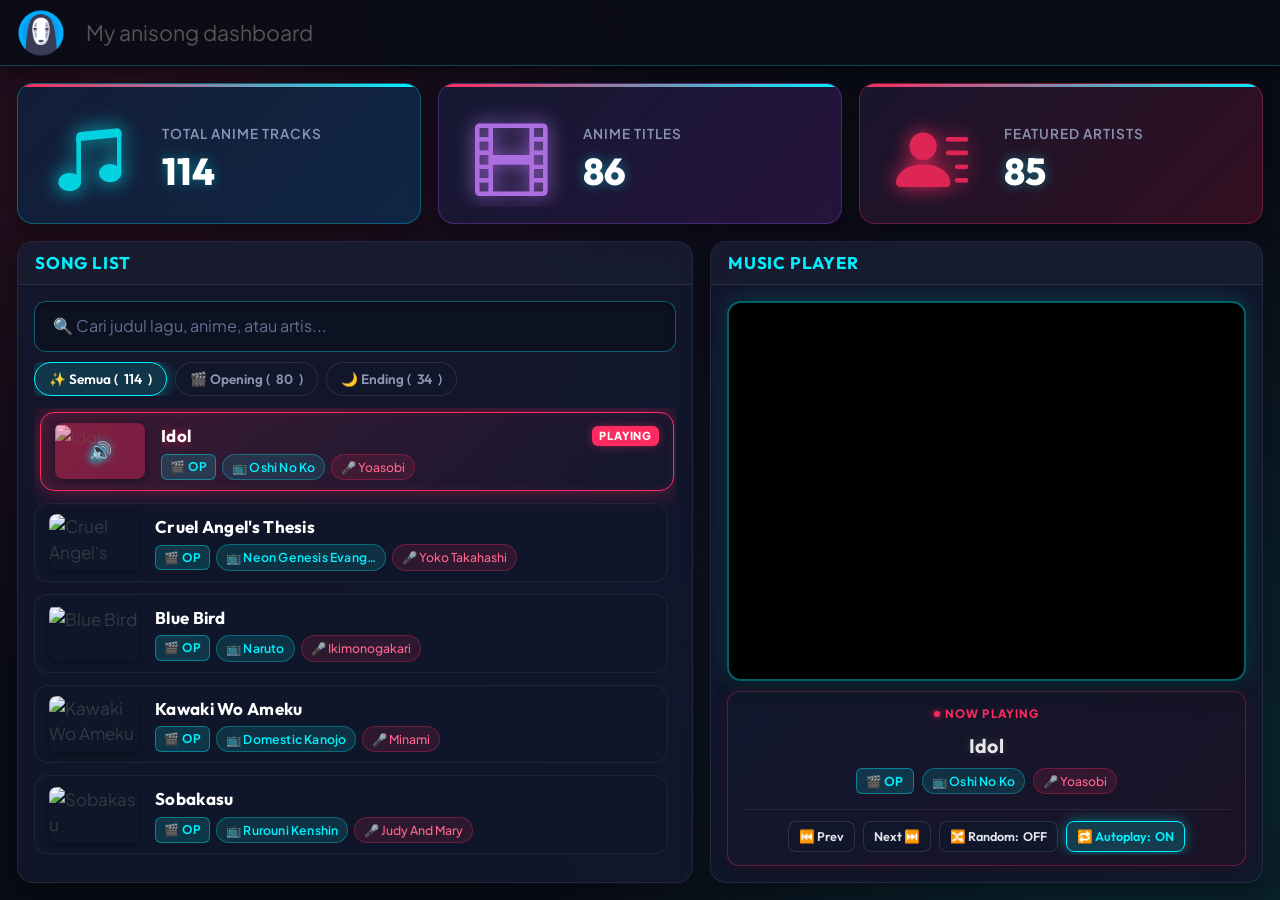
==== commit 3be6ee3f: "Built site for gh-pages" ====
--- a/index.html
+++ b/index.html
@@ -47,9 +47,9 @@
 <link href="site_libs/quarto-html/quarto-syntax-highlighting-63b5708e65d6cd79cd7618c58d0c21e7.css" rel="stylesheet" class="quarto-color-scheme-extra" id="quarto-text-highlighting-styles">
 <script src="site_libs/bootstrap/bootstrap.min.js"></script>
 <link href="site_libs/bootstrap/bootstrap-icons.css" rel="stylesheet">
-<link href="site_libs/bootstrap/bootstrap-3191446cf01d07254cce00ea98dcb138.min.css" rel="stylesheet" append-hash="true" class="quarto-color-scheme" id="quarto-bootstrap" data-mode="light">
-<link href="site_libs/bootstrap/bootstrap-dark-3191446cf01d07254cce00ea98dcb138.min.css" rel="stylesheet" append-hash="true" class="quarto-color-scheme quarto-color-alternate" id="quarto-bootstrap" data-mode="light">
-<link href="site_libs/bootstrap/bootstrap-3191446cf01d07254cce00ea98dcb138.min.css" rel="stylesheet" append-hash="true" class="quarto-color-scheme-extra" id="quarto-bootstrap" data-mode="light">
+<link href="site_libs/bootstrap/bootstrap-ea67d19c76e621e4bbc67ae8277c98bb.min.css" rel="stylesheet" append-hash="true" class="quarto-color-scheme" id="quarto-bootstrap" data-mode="light">
+<link href="site_libs/bootstrap/bootstrap-dark-ea67d19c76e621e4bbc67ae8277c98bb.min.css" rel="stylesheet" append-hash="true" class="quarto-color-scheme quarto-color-alternate" id="quarto-bootstrap" data-mode="light">
+<link href="site_libs/bootstrap/bootstrap-ea67d19c76e621e4bbc67ae8277c98bb.min.css" rel="stylesheet" append-hash="true" class="quarto-color-scheme-extra" id="quarto-bootstrap" data-mode="light">
 <script src="site_libs/quarto-dashboard/quarto-dashboard.js"></script>
 <script src="site_libs/quarto-dashboard/stickythead.js"></script>
 
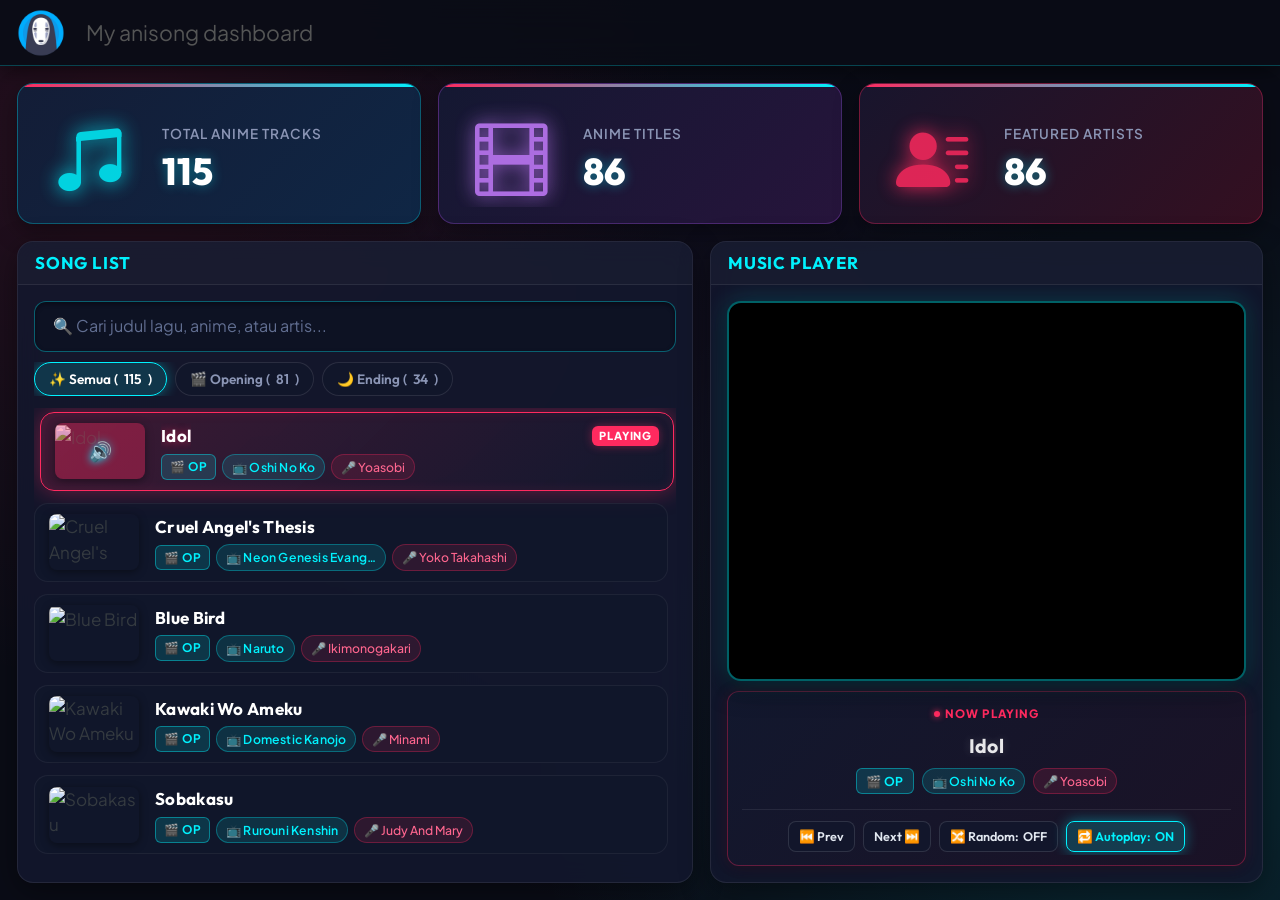
==== commit 43542436: "Built site for gh-pages" ====
--- a/index.html
+++ b/index.html
@@ -47,9 +47,9 @@
 <link href="site_libs/quarto-html/quarto-syntax-highlighting-63b5708e65d6cd79cd7618c58d0c21e7.css" rel="stylesheet" class="quarto-color-scheme-extra" id="quarto-text-highlighting-styles">
 <script src="site_libs/bootstrap/bootstrap.min.js"></script>
 <link href="site_libs/bootstrap/bootstrap-icons.css" rel="stylesheet">
-<link href="site_libs/bootstrap/bootstrap-ea67d19c76e621e4bbc67ae8277c98bb.min.css" rel="stylesheet" append-hash="true" class="quarto-color-scheme" id="quarto-bootstrap" data-mode="light">
-<link href="site_libs/bootstrap/bootstrap-dark-ea67d19c76e621e4bbc67ae8277c98bb.min.css" rel="stylesheet" append-hash="true" class="quarto-color-scheme quarto-color-alternate" id="quarto-bootstrap" data-mode="light">
-<link href="site_libs/bootstrap/bootstrap-ea67d19c76e621e4bbc67ae8277c98bb.min.css" rel="stylesheet" append-hash="true" class="quarto-color-scheme-extra" id="quarto-bootstrap" data-mode="light">
+<link href="site_libs/bootstrap/bootstrap-cb61c712ca1a7fe70a83faed8e4da2d7.min.css" rel="stylesheet" append-hash="true" class="quarto-color-scheme" id="quarto-bootstrap" data-mode="light">
+<link href="site_libs/bootstrap/bootstrap-dark-cb61c712ca1a7fe70a83faed8e4da2d7.min.css" rel="stylesheet" append-hash="true" class="quarto-color-scheme quarto-color-alternate" id="quarto-bootstrap" data-mode="light">
+<link href="site_libs/bootstrap/bootstrap-cb61c712ca1a7fe70a83faed8e4da2d7.min.css" rel="stylesheet" append-hash="true" class="quarto-color-scheme-extra" id="quarto-bootstrap" data-mode="light">
 <script src="site_libs/quarto-dashboard/quarto-dashboard.js"></script>
 <script src="site_libs/quarto-dashboard/stickythead.js"></script>
 
@@ -133,7 +133,7 @@
 Total Anime Tracks
 </p>
 <p class="value-box-value">
-114
+115
 </p>
 </div>
 </div>
@@ -165,7 +165,7 @@
 Featured Artists
 </p>
 <p class="value-box-value">
-85
+86
 </p>
 </div>
 </div>
@@ -250,7 +250,7 @@
 </div>
 
 <script>
-const songs = [{"Title":"Idol","Artist":"Yoasobi","Anime":"Oshi No Ko","link":"https://www.youtube.com/embed/ZRtdQ81jPUQ","Type":"OP"},{"Title":"Cruel Angel's Thesis","Artist":"Yoko Takahashi","Anime":"Neon Genesis Evangelion","link":"https://www.youtube.com/embed/o6wtDPVkKqI?si=5XaBqJvIjMiyLugZ","Type":"OP"},{"Title":"Blue Bird","Artist":"Ikimonogakari","Anime":"Naruto","link":"https://www.youtube.com/embed/KpsJWFuVTdI?si=1NhpsYLr4KWz-pwz","Type":"OP"},{"Title":"Kawaki Wo Ameku","Artist":"Minami","Anime":"Domestic Kanojo","link":"https://www.youtube.com/embed/0YF8vecQWYs?si=OExWlJg7G3Gp1Yrw","Type":"OP"},{"Title":"Sobakasu","Artist":"Judy And Mary","Anime":"Rurouni Kenshin","link":"https://www.youtube.com/embed/0DBkXcDU270?si=rh4CQMDhMBHJ7aL_","Type":"OP"},{"Title":"Oath Sign","Artist":"LiSA","Anime":"Fate/Zero","link":"https://www.youtube.com/embed/GJ4yehnerHQ?si=4WVPepWq92I-S7bV","Type":"OP"},{"Title":"Hikaru Nara","Artist":"Goose House","Anime":"Shigatsu wa Kimi no Uso","link":"https://www.youtube.com/embed/UpmSK1GPlBc?si=7YqEVnBGhDe7IiGD","Type":"OP"},{"Title":"My Dearest","Artist":"Supercell","Anime":"Guilty Crown","link":"https://www.youtube.com/embed/a6nmtJAC4NM?si=XOJ4Gj_JWyaJDHKo","Type":"OP"},{"Title":"The Everlasting Guilty Crown","Artist":"EGOIST","Anime":"Guilty Crown","link":"https://www.youtube.com/embed/-p0IjnBhG10?si=j3TaNavEWht7k_Yo","Type":"OP"},{"Title":"Kaibutsu","Artist":"Yoasobi","Anime":"Beastar","link":"https://www.youtube.com/embed/dy90tA3TT1c?si=2fDLIEytkXrUUiE4","Type":"OP"},{"Title":"This Game","Artist":"Konomi Suzuki","Anime":"No Game No life","link":"https://www.youtube.com/embed/lHabTfvMEIU?si=i_Mp6aQNa3B5GFT0","Type":"OP"},{"Title":"Silhouette","Artist":"Kana-Boon","Anime":"Naruto","link":"https://www.youtube.com/embed/dlFA0Zq1k2A?si=usXAa1Fqne14QnsP","Type":"OP"},{"Title":"re:re:","Artist":"Asian Kung-Fu Generation","Anime":"Boku Dake ga Inai Machi","link":"https://www.youtube.com/embed/_v_Voe5KD1M?si=558a1F4U95BNkTOJ","Type":"OP"},{"Title":"Haruka Kanata","Artist":"Asian Kung-Fu Generation","Anime":"Naruto","link":"https://www.youtube.com/embed/nJ6A6GC_ki4?si=ZtOEnCs528ViuWDb","Type":"OP"},{"Title":"Connect","Artist":"ClariS","Anime":"Madoka Magica","link":"https://www.youtube.com/embed/7EuTPTVpuNI?si=PF1XTDY62PO3hlKL","Type":"OP"},{"Title":"Sorairo Days","Artist":"Shoko Nakagawa","Anime":"Tengen Toppa Gurren Lagann","link":"https://www.youtube.com/embed/PKRUKalbx3s?si=xG32NGO7DtEXEl4L","Type":"OP"},{"Title":"Peace Sign","Artist":"Kenshi Yonezu","Anime":"Boku no Hero Akademia","link":"https://www.youtube.com/embed/9aJVr5tTTWk?si=Jcyw08zt0Pag4OhW","Type":"OP"},{"Title":"Gurenge","Artist":"LiSA","Anime":"Kimetsu no Yaiba","link":"https://www.youtube.com/embed/x1FV6IrjZCY?si=81xIH8qzQSomtUcA","Type":"OP"},{"Title":"Zakyou Sanka","Artist":"Aimer","Anime":"Kimetsu no Yaiba","link":"https://www.youtube.com/embed/tLQLa6lM3Us?si=HtTNyiwu3Rkd7_W9","Type":"OP"},{"Title":"Unravel","Artist":"TK from Ling Toshite Shigure","Anime":"Tokyo Ghoul","link":"https://www.youtube.com/embed/Fve_lHIPa-I?si=Wnd9lGbH-fTrPGVo","Type":"OP"},{"Title":"Again","Artist":"YUI","Anime":"Fullmetal Alchemist: Brotherhood","link":"https://www.youtube.com/embed/0NJCpJZ19n8?si=Y-s2X34Xg8lvZW_G","Type":"OP"},{"Title":"Inferno","Artist":"Mrs. Green Apple","Anime":"Enen no Shoboutai","link":"https://www.youtube.com/embed/wfCcs0vLysk?si=5dTVBdGNI59YPmvL","Type":"OP"},{"Title":"Irony","Artist":"ClariS","Anime":"Ore no Imouto ga Konnani Kawaii Wake ga Nai","link":"https://www.youtube.com/embed/XfjOSXQm5Eo?si=7GB8zZaxwZJxI0Xr","Type":"OP"},{"Title":"Centimeter","Artist":"The Peggies","Anime":"Kanojo Okarishimasu","link":"https://www.youtube.com/embed/I1hLZ2OchZ8?si=90HRf9j1_e322XZD","Type":"OP"},{"Title":"Tori no Uta","Artist":"Lia","Anime":"Air","link":"https://www.youtube.com/embed/NtJnix-9niI?si=gau665dj-tsO3_D3","Type":"OP"},{"Title":"Colors","Artist":"FLOW","Anime":"Code Geass","link":"https://www.youtube.com/embed/FUH9S44D1BM?si=Zv_6aoSDX8KxCjAA","Type":"OP"},{"Title":"Sign","Artist":"FLOW","Anime":"Naruto","link":"https://www.youtube.com/embed/qpi9YXaChHI?si=Ff5OgO6bexSsw2bp","Type":"OP"},{"Title":"Hello, World!","Artist":"Bump of Chicken","Anime":"Kekkai Sensen","link":"https://www.youtube.com/embed/rOU4YiuaxAM?si=USpaFAYGiM1bXMdy","Type":"OP"},{"Title":"1/2","Artist":"Makoto Kawamoto","Anime":"Rurouni Kenshin","link":"https://www.youtube.com/embed/IDPIe-b7NFM?si=uxmqnpgbfV-xxuif","Type":"OP"},{"Title":"Guren no Yumiya","Artist":"Linked Horizon","Anime":"Attack on Titan","link":"https://www.youtube.com/embed/2B6nj38AdD0?si=Lu8q7BaSJMxiLpl-","Type":"OP"},{"Title":"Sekai wa Koi ni Ochiteiru","Artist":"CHiCO with HoneyWorks","Anime":"Ao Haru Ride","link":"https://www.youtube.com/embed/wM4laths4-Y?si=NqRt-hLwq9OnX2nh","Type":"OP"},{"Title":"staple stable","Artist":"Chiwa Saito","Anime":"Bakemonogatari","link":"https://www.youtube.com/embed/CXDUXjsU5ao?si=gvGRh_qQtAiyoMAX","Type":"OP"},{"Title":"Seikan Hikou","Artist":"Megumi Nakajima","Anime":"Macross F","link":"https://www.youtube.com/embed/2CnvZOs8TWM?si=2Wpd8Lh8ZpXpva0q","Type":"OP"},{"Title":"Lion","Artist":"May'n, Megumi Nakajima","Anime":"Macross F","link":"https://www.youtube.com/embed/fGGTf044UPI?si=RpG7Hxs5_boJ-lj-","Type":"OP"},{"Title":"My Soul, Your Beats!","Artist":"Lia","Anime":"Angel Beats!","link":"https://www.youtube.com/embed/cuxDSaU0hKM?si=cKwa96-sH1O05tkr","Type":"OP"},{"Title":"Cagayake! GIRLS","Artist":"Houkago Tea Time","Anime":"K-On!","link":"https://www.youtube.com/embed/ua02dloykJ4?si=3sLKvrMLTggfIPkI","Type":"OP"},{"Title":"Flyers","Artist":"Bradio","Anime":"Death Parade","link":"https://www.youtube.com/embed/9wh8FgsEtNQ?si=DaI2Kga5v16RZ_Xv","Type":"OP"},{"Title":"Kyouran Hey Kids!!","Artist":"The Oral Cigarettes","Anime":"Noragami","link":"https://www.youtube.com/embed/C-o8pTi6vd8?si=Aak4-ILuek32spG_","Type":"OP"},{"Title":"Tabi no Tochuu","Artist":"Natsumi Kiyora","Anime":"Ookami to Koushinryou","link":"https://www.youtube.com/embed/9ydC2pUQpNQ?si=9nGmdZ7gztJ5cqwo","Type":"OP"},{"Title":"Ciki Ciki Bam Bam","Artist":"QUEENDOM","Anime":"Paripi Koumei","link":"https://www.youtube.com/embed/bqjb332ufk8?si=GrPfnb43u0oWQfkh","Type":"OP"},{"Title":"Bling-Bang-Bang-Born","Artist":"Creepy Nuts","Anime":"Mashle","link":"https://www.youtube.com/embed/mLW35YMzELE?si=zUkdvqVzfGSO_2Zf","Type":"OP"},{"Title":"Hishoku no Sora","Artist":"Mami Kawada","Anime":"Shakugan no Shana","link":"https://www.youtube.com/embed/FNl1ud7KxtI?si=73aHa535MJxzbA4H","Type":"OP"},{"Title":"Kaijuu","Artist":"Sakanaction","Anime":"Kaiju No. 8","link":"https://www.youtube.com/embed/a8dgNdJVluc?si=5XHvBq6KRQ-TiFz5","Type":"OP"},{"Title":"Be a flower","Artist":"Ryokuoushoku Shakai","Anime":"Kusuriya no Hitorigoto","link":"https://www.youtube.com/embed/v-WcMQbXbKY","Type":"OP"},{"Title":"Change the world","Artist":"V6","Anime":"InuYasha","link":"https://www.youtube.com/embed/Hok551J0Cbc?si=YInK7c2sl9M9LqCv","Type":"OP"},{"Title":"The Blessing","Artist":"Yoasobi","Anime":"Mobile Suit Gundam: The Witch from Mercury","link":"https://www.youtube.com/embed/3eytpBOkOFA","Type":"OP"},{"Title":"Brave shine","Artist":"Aimer","Anime":"Fate/stay night: Unlimited Blade Works","link":"https://www.youtube.com/embed/XeI8E20ZUE4","Type":"OP"},{"Title":"Crossing field","Artist":"LiSA","Anime":"Sword Art Online","link":"https://www.youtube.com/embed/KId6eunoiWk?si=uX5mWOspvbQeVyNl","Type":"OP"},{"Title":"Butterfly","Artist":"Koji Wada","Anime":"Digimon Adventure","link":"https://www.youtube.com/embed/32JTFI0alPk","Type":"OP"},{"Title":"Spark Again","Artist":"Aimer","Anime":"Fire Force","link":"https://www.youtube.com/embed/dZ0Jt1zYj7g","Type":"OP"},{"Title":"Otonoke","Artist":"Creepy Nuts","Anime":"Dandadan","link":"https://www.youtube.com/embed/wsKw_Astidg","Type":"OP"},{"Title":"On the way","Artist":"Aina The End","Anime":"Dandadan","link":"https://www.youtube.com/embed/NLIGDjKBLY0","Type":"OP"},{"Title":"Rolling star","Artist":"YUI","Anime":"Bleach","link":"https://www.youtube.com/embed/I3tkHg6SbrM?si=_GY8a_naeti3UcVX","Type":"OP"},{"Title":"Hohoemi no bakudan","Artist":"Matsuko Mawatari","Anime":"Yu Yu Hakusho","link":"https://www.youtube.com/embed/9ZbVCs3EJUA?si=vj1XOZdO-V3Ne_kw","Type":"OP"},{"Title":"Mixed Nuts","Artist":"Official HIGE DANdism","Anime":"SPY × FAMILY","link":"https://www.youtube.com/embed/CbH2F0kXgTY","Type":"OP"},{"Title":"Duvet","Artist":"Bôa","Anime":"Serial Experiments Lain","link":"https://www.youtube.com/embed/Uoox9fpmDP0","Type":"OP"},{"Title":"Yuusha","Artist":"Yoasobi","Anime":"Sousou no Frieren","link":"https://www.youtube.com/embed/OIBODIPC_8Y","Type":"OP"},{"Title":"Hologram","Artist":"NICO Touches the Walls","Anime":"Fullmetal Alchemist Brotherhood","link":"https://www.youtube.com/embed/o71vyLnNtBo","Type":"OP"},{"Title":"To the beginning","Artist":"Kalafina","Anime":"Fate/Zero","link":"https://www.youtube.com/embed/2psgnTAVz0E","Type":"OP"},{"Title":"Click","Artist":"ClariS","Anime":"Nisekoi","link":"https://www.youtube.com/embed/7wkj5NCSzbU?si=ZmNCbJKVvnJzLrqx","Type":"OP"},{"Title":"Step","Artist":"ClariS","Anime":"Nisekoi","link":"https://www.youtube.com/embed/Yqz_G25CjrE?si=qdaMlAY8qSoMEGIm","Type":"OP"},{"Title":"Tsukiakari no michishirube","Artist":"Stereopony","Anime":"Darker than Black","link":"https://www.youtube.com/embed/sSLtqAr32rA","Type":"OP"},{"Title":"Shayou","Artist":"Yorushika","Anime":"Boku no Kokoro no Yabai Yatsu","link":"https://www.youtube.com/embed/bqigIHMComE?si=k8ZQPu8Xi6A-Ul__","Type":"OP"},{"Title":"Yuzurenai Negai","Artist":"Naomi Tamura","Anime":"Magic Knight Rayearth","link":"https://www.youtube.com/embed/W8ONcV-AaVU?si=xelEs-9VH1S3Oezi","Type":"OP"},{"Title":"Kyoukai no Kanata","Artist":"Minori Chihara","Anime":"Kyoukai no Kanata","link":"https://www.youtube.com/embed/Ztt4JKdbygw?si=0otUp0ai-QGyrejZ","Type":"OP"},{"Title":"Yasashisano Riyuu","Artist":"ChouCho","Anime":"Hyouka","link":"https://www.youtube.com/embed/0hJiMN4Csjw?si=Mgu6hPuooB51Fz96","Type":"OP"},{"Title":"Kokoro no Chizu","Artist":"BOYSTYLE","Anime":"One Piece","link":"https://www.youtube.com/embed/RUZCdggY34c?si=hJGrWMzh-yq5nmZJ","Type":"OP"},{"Title":"Sincerely","Artist":"TRUE","Anime":"Violet Evergarden","link":"https://www.youtube.com/embed/uwph0dv9E6U?si=iL-tX7MAdi_RSiGo","Type":"OP"},{"Title":"Bravely you","Artist":"Lia","Anime":"Charlotte","link":"https://www.youtube.com/embed/oDdysk3bDdw?si=Ml4N3-a2iRwKp8xD","Type":"OP"},{"Title":"Fatal","Artist":"GEMN","Anime":"Oshi No Ko","link":"https://www.youtube.com/embed/8tQiWHXSGN0?si=QHZTQasvOPBMn7KO","Type":"OP"},{"Title":"Kyoumen no Nami","Artist":"YURiKA","Anime":"Houseki no Kuni","link":"https://www.youtube.com/embed/WvupNifis2g?si=qirsq01q3U7SkWgo","Type":"OP"},{"Title":"TEST ME","Artist":"CHANMINA","Anime":"Oshi No Ko","link":"https://www.youtube.com/embed/ePXjA2jXF9I?si=WShf4O491KJESf7n","Type":"OP"},{"Title":"Kuchizuke Diamond","Artist":"WEAVER","Anime":"Yamada-kun and the Seven Witches","link":"https://www.youtube.com/embed/lugIPQPGwgI?si=Xle2aOovgCuJCk-B","Type":"OP"},{"Title":"Wild Side","Artist":"ALI","Anime":"Beastar","link":"https://www.youtube.com/embed/u5heWZ9occg?si=oi_SdDmgEKIc69Bj","Type":"OP"},{"Title":"Black Catcher","Artist":"Vickeblanka","Anime":"Black Clover","link":"https://www.youtube.com/embed/hP6VM6YAMIE?si=jGhBIHTbIjakiYme","Type":"OP"},{"Title":"Hana ni Bourei","Artist":"Yorushika","Anime":"A Whisker Away","link":"https://www.youtube.com/embed/9lVPAWLWtWc?si=vREc5zX1O_6Ba-kE","Type":"OP"},{"Title":"only my railgun","Artist":"fripSide","Anime":"Toaru Kagaku no Railgun","link":"https://www.youtube.com/embed/ZhIxg6_Femo?si=qTOTDRQ-zaqZ62sy","Type":"OP"},{"Title":"Ambiguous","Artist":"GARNiDELiA","Anime":"Kill la Kill","link":"https://www.youtube.com/embed/K42ED-7PWAo?si=FjOEQ9uzc3VloloA","Type":"OP"},{"Title":"black bullet","Artist":"fripSide","Anime":"Black Bullet","link":"https://www.youtube.com/embed/1dJICzRip8Y?si=UNO597sB425ONCaZ","Type":"OP"},{"Title":"Complication","Artist":"Rookiez Is Punk'd","Anime":"Durarara","link":"https://www.youtube.com/embed/HkQ_mzbC_WY?si=Yi8_WX0ja-TTSO9F","Type":"OP"},{"Title":"Ninelie","Artist":"Aimer with chelly (EGOIST)","Anime":"Kabaneri of the Iron Fortress","link":"https://www.youtube.com/watch?v=j9ypaPVzrbE","Type":"ED"},{"Title":"Taidada","Artist":"ZUTOMAYO","Anime":"Dandadan","link":"https://www.youtube.com/watch?v=WVBDFqBom7Q","Type":"ED"},{"Title":"Overfly","Artist":"Luna Haruna","Anime":"Sword Art Online","link":"https://www.youtube.com/watch?v=CpDyF4pkbAs","Type":"ED"},{"Title":"Kigeki","Artist":"Gen Hoshino","Anime":"SPY x FAMILY","link":"https://www.youtube.com/embed/D_Oyplmhhv0?si=ENkofPcKEdbFifZ8","Type":"ED"},{"Title":"Orion","Artist":"Kenshi Yonezu","Anime":"Sangatsu no Lion","link":"https://www.youtube.com/embed/lzAyrgSqeeE?si=fEb8ApC3W9WwN6PN","Type":"ED"},{"Title":"Orange","Artist":"7!! (Seven Oops)","Anime":"Shigatsu wa Kimi no Uso","link":"https://www.youtube.com/watch?v=O48gok_FLCg","Type":"ED"},{"Title":"Akuma no ko","Artist":"Ai Higuchi","Anime":"Shingeki no Kyojin","link":"https://www.youtube.com/watch?v=N4F3bjlL_H4","Type":"ED"},{"Title":"Sugar song to bitter step","Artist":"UNISON SQUARE GARDEN","Anime":"Kekkai Sensen","link":"https://www.youtube.com/watch?v=QkksQoqMakQ","Type":"ED"},{"Title":"Secret base","Artist":"ZONE","Anime":"Anohana: The Flower We Saw That Day","link":"https://www.youtube.com/embed/WbFWoM5EVBs?si=wEM-er6JB1X5khcX","Type":"ED"},{"Title":"Kimi no shiranai monogatari","Artist":"Supercell","Anime":"Bakemonogatari","link":"https://www.youtube.com/watch?v=iSxeHWSpN98","Type":"ED"},{"Title":"Lost in paradise","Artist":"ALI feat. AKLO","Anime":"Jujutsu Kaisen","link":"https://www.youtube.com/embed/tLsJQ5srVQA?si=2mEwkuISbK-Nf1rQ","Type":"ED"},{"Title":"Fly me to the moon","Artist":"Claire","Anime":"Neon Genesis Evangelion","link":"https://www.youtube.com/embed/wNhuXQyyBr8?si=vL-2i3QW9o4KXaHq","Type":"ED"},{"Title":"Let it out","Artist":"Miho Fukuhara","Anime":"Fullmetal Alchemist: Brotherhood","link":"https://www.youtube.com/watch?v=D1Cx8Zr3tfg","Type":"ED"},{"Title":"Avid","Artist":"SawanoHiroyuki[nZk]:mizuki","Anime":"86","link":"https://www.youtube.com/watch?v=0s93gfmrD9I","Type":"ED"},{"Title":"Dont say lazy","Artist":"Ho-kago Tea Time","Anime":"K-On!","link":"https://www.youtube.com/watch?v=5CSNv9MNEC4","Type":"ED"},{"Title":"CHERRY (CHE.R.RY)","Artist":"YUI","Anime":"ReLIFE / Alya Sometimes Hides Her Feelings in Russian","link":"https://www.youtube.com/watch?v=_blGJS3rWow","Type":"ED"},{"Title":"Yasashii Suisei","Artist":"Yoasobi","Anime":"Beastars","link":"https://www.youtube.com/embed/VyvhvlYvRnc?si=RdekxVEJuunhzxTl","Type":"ED"},{"Title":"Nandemonaiya","Artist":"RADWIMPS","Anime":"Kimi no Na wa","link":"https://www.youtube.com/embed/n89SKAymNfA?si=ThpLMcE6DimRlGVG","Type":"ED"},{"Title":"Departures","Artist":"EGOIST","Anime":"Guilty Crown","link":"https://www.youtube.com/embed/LKqgY0VKZX4?si=b4K2sU9lyObNNe0T","Type":"ED"},{"Title":"Ref:rain","Artist":"Aimer","Anime":"Koi wa Ameagari no You ni","link":"https://www.youtube.com/embed/mvkbCZfwWzA?si=-H26voMKozhmXtli","Type":"ED"},{"Title":"Magia","Artist":"Kalafina","Anime":"Madoka Magica","link":"https://www.youtube.com/embed/QwquipMpsiQ?si=nsyRsbcbh-6bl67v","Type":"ED"},{"Title":"Uchiage Hanabi","Artist":"DAOKO x Kenshi Yonezu","Anime":"Uchiage Hanabi, Shita kara Miru ka? Yoko kara Miru ka?","link":"https://www.youtube.com/embed/-tKVN2mAKRI?si=12PDR93cui7V4I3o","Type":"ED"},{"Title":"Sore wa Chiisana Hikari no Youna","Artist":"Sayuri","Anime":"Boku Dake ga Inai Machi","link":"https://www.youtube.com/embed/M1ajQuujwKk?si=7PKNJaSs2SeF0F2h","Type":"ED"},{"Title":"Heikousen","Artist":"Sayuri","Anime":"Kuzu no Honkai","link":"https://www.youtube.com/embed/kKOkybfh9bE?si=KBJwZJuO_dulEfTx","Type":"ED"},{"Title":"Nai Nai","Artist":"ReoNa","Anime":"Shadows House","link":"https://www.youtube.com/embed/M8LwhRkNaSQ?si=TVHUbVNifE6egbef","Type":"ED"},{"Title":"Hitohira No Hanabira","Artist":"Stereopony","Anime":"Bleach","link":"https://www.youtube.com/embed/vYV-XJdzupY?si=nWiHiVwyW8cBGfkN","Type":"ED"},{"Title":"Finale.","Artist":"eill","Anime":"Natsu e no Tunnel, Sayonara no Deguchi","link":"https://www.youtube.com/embed/1lYb9nLO_FY?si=l1KK3Sqeuw8gMCa6","Type":"ED"},{"Title":"Stay Alive","Artist":"Rie Takahashi","Anime":"Re:Zero","link":"https://www.youtube.com/embed/84YBqfpCGW8?si=u2TgmXN9JQQy69BK","Type":"ED"},{"Title":"Uso","Artist":"SID","Anime":"Fullmetal Alchemist: Brotherhood","link":"https://www.youtube.com/embed/eglYGbybkrY?si=w_W3rjHYLFNUn_W3","Type":"ED"},{"Title":"Mirror","Artist":"Rei Yasuda","Anime":"Mahouka Koukou no Rettousei","link":"https://www.youtube.com/embed/MAx2i2EJhSc?si=yVQjkoi794wR-ioP","Type":"ED"},{"Title":"Usotsuki","Artist":"Yorushika","Anime":"A Whisker Away","link":"https://www.youtube.com/embed/utpMm8qi4hg?si=_V5p7-p3ncXwoab9","Type":"ED"},{"Title":"One Last Kiss","Artist":"Utada Hikaru","Anime":"Evangelion","link":"https://www.youtube.com/embed/GYeOVn0PhSk?si=QxdgpPxBtWZNjdSN","Type":"ED"},{"Title":"Hana no Tou","Artist":"Sayuri","Anime":"Lycoris Recoil","link":"https://www.youtube.com/embed/Rwzy6Qt8gq8?si=IYL_g0RO1Iv9fvBR","Type":"ED"},{"Title":"Trust me","Artist":"Yuya Matsushita","Anime":"Durarara","link":"https://www.youtube.com/embed/IogwAqWz7uA?si=XvoZr46RvUjPY0pV","Type":"ED"}];
+const songs = [{"Title":"Idol","Artist":"Yoasobi","Anime":"Oshi No Ko","link":"https://www.youtube.com/embed/ZRtdQ81jPUQ","Type":"OP"},{"Title":"Cruel Angel's Thesis","Artist":"Yoko Takahashi","Anime":"Neon Genesis Evangelion","link":"https://www.youtube.com/embed/o6wtDPVkKqI?si=5XaBqJvIjMiyLugZ","Type":"OP"},{"Title":"Blue Bird","Artist":"Ikimonogakari","Anime":"Naruto","link":"https://www.youtube.com/embed/KpsJWFuVTdI?si=1NhpsYLr4KWz-pwz","Type":"OP"},{"Title":"Kawaki Wo Ameku","Artist":"Minami","Anime":"Domestic Kanojo","link":"https://www.youtube.com/embed/0YF8vecQWYs?si=OExWlJg7G3Gp1Yrw","Type":"OP"},{"Title":"Sobakasu","Artist":"Judy And Mary","Anime":"Rurouni Kenshin","link":"https://www.youtube.com/embed/0DBkXcDU270?si=rh4CQMDhMBHJ7aL_","Type":"OP"},{"Title":"Oath Sign","Artist":"LiSA","Anime":"Fate/Zero","link":"https://www.youtube.com/embed/GJ4yehnerHQ?si=4WVPepWq92I-S7bV","Type":"OP"},{"Title":"Hikaru Nara","Artist":"Goose House","Anime":"Shigatsu wa Kimi no Uso","link":"https://www.youtube.com/embed/UpmSK1GPlBc?si=7YqEVnBGhDe7IiGD","Type":"OP"},{"Title":"My Dearest","Artist":"Supercell","Anime":"Guilty Crown","link":"https://www.youtube.com/embed/a6nmtJAC4NM?si=XOJ4Gj_JWyaJDHKo","Type":"OP"},{"Title":"The Everlasting Guilty Crown","Artist":"EGOIST","Anime":"Guilty Crown","link":"https://www.youtube.com/embed/-p0IjnBhG10?si=j3TaNavEWht7k_Yo","Type":"OP"},{"Title":"Kaibutsu","Artist":"Yoasobi","Anime":"Beastar","link":"https://www.youtube.com/embed/dy90tA3TT1c?si=2fDLIEytkXrUUiE4","Type":"OP"},{"Title":"This Game","Artist":"Konomi Suzuki","Anime":"No Game No life","link":"https://www.youtube.com/embed/lHabTfvMEIU?si=i_Mp6aQNa3B5GFT0","Type":"OP"},{"Title":"Silhouette","Artist":"Kana-Boon","Anime":"Naruto","link":"https://www.youtube.com/embed/dlFA0Zq1k2A?si=usXAa1Fqne14QnsP","Type":"OP"},{"Title":"re:re:","Artist":"Asian Kung-Fu Generation","Anime":"Boku Dake ga Inai Machi","link":"https://www.youtube.com/embed/_v_Voe5KD1M?si=558a1F4U95BNkTOJ","Type":"OP"},{"Title":"Haruka Kanata","Artist":"Asian Kung-Fu Generation","Anime":"Naruto","link":"https://www.youtube.com/embed/nJ6A6GC_ki4?si=ZtOEnCs528ViuWDb","Type":"OP"},{"Title":"Connect","Artist":"ClariS","Anime":"Madoka Magica","link":"https://www.youtube.com/embed/7EuTPTVpuNI?si=PF1XTDY62PO3hlKL","Type":"OP"},{"Title":"Sorairo Days","Artist":"Shoko Nakagawa","Anime":"Tengen Toppa Gurren Lagann","link":"https://www.youtube.com/embed/PKRUKalbx3s?si=xG32NGO7DtEXEl4L","Type":"OP"},{"Title":"Peace Sign","Artist":"Kenshi Yonezu","Anime":"Boku no Hero Akademia","link":"https://www.youtube.com/embed/9aJVr5tTTWk?si=Jcyw08zt0Pag4OhW","Type":"OP"},{"Title":"Gurenge","Artist":"LiSA","Anime":"Kimetsu no Yaiba","link":"https://www.youtube.com/embed/x1FV6IrjZCY?si=81xIH8qzQSomtUcA","Type":"OP"},{"Title":"Zakyou Sanka","Artist":"Aimer","Anime":"Kimetsu no Yaiba","link":"https://www.youtube.com/embed/tLQLa6lM3Us?si=HtTNyiwu3Rkd7_W9","Type":"OP"},{"Title":"Unravel","Artist":"TK from Ling Toshite Shigure","Anime":"Tokyo Ghoul","link":"https://www.youtube.com/embed/Fve_lHIPa-I?si=Wnd9lGbH-fTrPGVo","Type":"OP"},{"Title":"Again","Artist":"YUI","Anime":"Fullmetal Alchemist: Brotherhood","link":"https://www.youtube.com/embed/0NJCpJZ19n8?si=Y-s2X34Xg8lvZW_G","Type":"OP"},{"Title":"Inferno","Artist":"Mrs. Green Apple","Anime":"Enen no Shoboutai","link":"https://www.youtube.com/embed/wfCcs0vLysk?si=5dTVBdGNI59YPmvL","Type":"OP"},{"Title":"Irony","Artist":"ClariS","Anime":"Ore no Imouto ga Konnani Kawaii Wake ga Nai","link":"https://www.youtube.com/embed/XfjOSXQm5Eo?si=7GB8zZaxwZJxI0Xr","Type":"OP"},{"Title":"Centimeter","Artist":"The Peggies","Anime":"Kanojo Okarishimasu","link":"https://www.youtube.com/embed/I1hLZ2OchZ8?si=90HRf9j1_e322XZD","Type":"OP"},{"Title":"Tori no Uta","Artist":"Lia","Anime":"Air","link":"https://www.youtube.com/embed/NtJnix-9niI?si=gau665dj-tsO3_D3","Type":"OP"},{"Title":"Colors","Artist":"FLOW","Anime":"Code Geass","link":"https://www.youtube.com/embed/FUH9S44D1BM?si=Zv_6aoSDX8KxCjAA","Type":"OP"},{"Title":"Sign","Artist":"FLOW","Anime":"Naruto","link":"https://www.youtube.com/embed/qpi9YXaChHI?si=Ff5OgO6bexSsw2bp","Type":"OP"},{"Title":"Hello, World!","Artist":"Bump of Chicken","Anime":"Kekkai Sensen","link":"https://www.youtube.com/embed/rOU4YiuaxAM?si=USpaFAYGiM1bXMdy","Type":"OP"},{"Title":"1/2","Artist":"Makoto Kawamoto","Anime":"Rurouni Kenshin","link":"https://www.youtube.com/embed/IDPIe-b7NFM?si=uxmqnpgbfV-xxuif","Type":"OP"},{"Title":"Guren no Yumiya","Artist":"Linked Horizon","Anime":"Attack on Titan","link":"https://www.youtube.com/embed/2B6nj38AdD0?si=Lu8q7BaSJMxiLpl-","Type":"OP"},{"Title":"Sekai wa Koi ni Ochiteiru","Artist":"CHiCO with HoneyWorks","Anime":"Ao Haru Ride","link":"https://www.youtube.com/embed/wM4laths4-Y?si=NqRt-hLwq9OnX2nh","Type":"OP"},{"Title":"staple stable","Artist":"Chiwa Saito","Anime":"Bakemonogatari","link":"https://www.youtube.com/embed/CXDUXjsU5ao?si=gvGRh_qQtAiyoMAX","Type":"OP"},{"Title":"Seikan Hikou","Artist":"Megumi Nakajima","Anime":"Macross F","link":"https://www.youtube.com/embed/2CnvZOs8TWM?si=2Wpd8Lh8ZpXpva0q","Type":"OP"},{"Title":"Lion","Artist":"May'n, Megumi Nakajima","Anime":"Macross F","link":"https://www.youtube.com/embed/fGGTf044UPI?si=RpG7Hxs5_boJ-lj-","Type":"OP"},{"Title":"My Soul, Your Beats!","Artist":"Lia","Anime":"Angel Beats!","link":"https://www.youtube.com/embed/cuxDSaU0hKM?si=cKwa96-sH1O05tkr","Type":"OP"},{"Title":"Cagayake! GIRLS","Artist":"Houkago Tea Time","Anime":"K-On!","link":"https://www.youtube.com/embed/ua02dloykJ4?si=3sLKvrMLTggfIPkI","Type":"OP"},{"Title":"Flyers","Artist":"Bradio","Anime":"Death Parade","link":"https://www.youtube.com/embed/9wh8FgsEtNQ?si=DaI2Kga5v16RZ_Xv","Type":"OP"},{"Title":"Kyouran Hey Kids!!","Artist":"The Oral Cigarettes","Anime":"Noragami","link":"https://www.youtube.com/embed/C-o8pTi6vd8?si=Aak4-ILuek32spG_","Type":"OP"},{"Title":"Tabi no Tochuu","Artist":"Natsumi Kiyora","Anime":"Ookami to Koushinryou","link":"https://www.youtube.com/embed/9ydC2pUQpNQ?si=9nGmdZ7gztJ5cqwo","Type":"OP"},{"Title":"Ciki Ciki Bam Bam","Artist":"QUEENDOM","Anime":"Paripi Koumei","link":"https://www.youtube.com/embed/bqjb332ufk8?si=GrPfnb43u0oWQfkh","Type":"OP"},{"Title":"Bling-Bang-Bang-Born","Artist":"Creepy Nuts","Anime":"Mashle","link":"https://www.youtube.com/embed/mLW35YMzELE?si=zUkdvqVzfGSO_2Zf","Type":"OP"},{"Title":"Hishoku no Sora","Artist":"Mami Kawada","Anime":"Shakugan no Shana","link":"https://www.youtube.com/embed/FNl1ud7KxtI?si=73aHa535MJxzbA4H","Type":"OP"},{"Title":"Kaijuu","Artist":"Sakanaction","Anime":"Kaiju No. 8","link":"https://www.youtube.com/embed/a8dgNdJVluc?si=5XHvBq6KRQ-TiFz5","Type":"OP"},{"Title":"Be a flower","Artist":"Ryokuoushoku Shakai","Anime":"Kusuriya no Hitorigoto","link":"https://www.youtube.com/embed/v-WcMQbXbKY","Type":"OP"},{"Title":"Change the world","Artist":"V6","Anime":"InuYasha","link":"https://www.youtube.com/embed/Hok551J0Cbc?si=YInK7c2sl9M9LqCv","Type":"OP"},{"Title":"The Blessing","Artist":"Yoasobi","Anime":"Mobile Suit Gundam: The Witch from Mercury","link":"https://www.youtube.com/embed/3eytpBOkOFA","Type":"OP"},{"Title":"Brave shine","Artist":"Aimer","Anime":"Fate/stay night: Unlimited Blade Works","link":"https://www.youtube.com/embed/XeI8E20ZUE4","Type":"OP"},{"Title":"Crossing field","Artist":"LiSA","Anime":"Sword Art Online","link":"https://www.youtube.com/embed/KId6eunoiWk?si=uX5mWOspvbQeVyNl","Type":"OP"},{"Title":"Butterfly","Artist":"Koji Wada","Anime":"Digimon Adventure","link":"https://www.youtube.com/embed/32JTFI0alPk","Type":"OP"},{"Title":"Spark Again","Artist":"Aimer","Anime":"Fire Force","link":"https://www.youtube.com/embed/dZ0Jt1zYj7g","Type":"OP"},{"Title":"Otonoke","Artist":"Creepy Nuts","Anime":"Dandadan","link":"https://www.youtube.com/embed/wsKw_Astidg","Type":"OP"},{"Title":"On the way","Artist":"Aina The End","Anime":"Dandadan","link":"https://www.youtube.com/embed/NLIGDjKBLY0","Type":"OP"},{"Title":"Rolling star","Artist":"YUI","Anime":"Bleach","link":"https://www.youtube.com/embed/I3tkHg6SbrM?si=_GY8a_naeti3UcVX","Type":"OP"},{"Title":"Hohoemi no bakudan","Artist":"Matsuko Mawatari","Anime":"Yu Yu Hakusho","link":"https://www.youtube.com/embed/9ZbVCs3EJUA?si=vj1XOZdO-V3Ne_kw","Type":"OP"},{"Title":"Mixed Nuts","Artist":"Official HIGE DANdism","Anime":"SPY × FAMILY","link":"https://www.youtube.com/embed/CbH2F0kXgTY","Type":"OP"},{"Title":"Duvet","Artist":"Bôa","Anime":"Serial Experiments Lain","link":"https://www.youtube.com/embed/Uoox9fpmDP0","Type":"OP"},{"Title":"Yuusha","Artist":"Yoasobi","Anime":"Sousou no Frieren","link":"https://www.youtube.com/embed/OIBODIPC_8Y","Type":"OP"},{"Title":"Hologram","Artist":"NICO Touches the Walls","Anime":"Fullmetal Alchemist Brotherhood","link":"https://www.youtube.com/embed/o71vyLnNtBo","Type":"OP"},{"Title":"To the beginning","Artist":"Kalafina","Anime":"Fate/Zero","link":"https://www.youtube.com/embed/2psgnTAVz0E","Type":"OP"},{"Title":"Click","Artist":"ClariS","Anime":"Nisekoi","link":"https://www.youtube.com/embed/7wkj5NCSzbU?si=ZmNCbJKVvnJzLrqx","Type":"OP"},{"Title":"Step","Artist":"ClariS","Anime":"Nisekoi","link":"https://www.youtube.com/embed/Yqz_G25CjrE?si=qdaMlAY8qSoMEGIm","Type":"OP"},{"Title":"Tsukiakari no michishirube","Artist":"Stereopony","Anime":"Darker than Black","link":"https://www.youtube.com/embed/sSLtqAr32rA","Type":"OP"},{"Title":"Shayou","Artist":"Yorushika","Anime":"Boku no Kokoro no Yabai Yatsu","link":"https://www.youtube.com/embed/bqigIHMComE?si=k8ZQPu8Xi6A-Ul__","Type":"OP"},{"Title":"Yuzurenai Negai","Artist":"Naomi Tamura","Anime":"Magic Knight Rayearth","link":"https://www.youtube.com/embed/W8ONcV-AaVU?si=xelEs-9VH1S3Oezi","Type":"OP"},{"Title":"Kyoukai no Kanata","Artist":"Minori Chihara","Anime":"Kyoukai no Kanata","link":"https://www.youtube.com/embed/Ztt4JKdbygw?si=0otUp0ai-QGyrejZ","Type":"OP"},{"Title":"Yasashisano Riyuu","Artist":"ChouCho","Anime":"Hyouka","link":"https://www.youtube.com/embed/0hJiMN4Csjw?si=Mgu6hPuooB51Fz96","Type":"OP"},{"Title":"Kokoro no Chizu","Artist":"BOYSTYLE","Anime":"One Piece","link":"https://www.youtube.com/embed/RUZCdggY34c?si=hJGrWMzh-yq5nmZJ","Type":"OP"},{"Title":"Sincerely","Artist":"TRUE","Anime":"Violet Evergarden","link":"https://www.youtube.com/embed/uwph0dv9E6U?si=iL-tX7MAdi_RSiGo","Type":"OP"},{"Title":"Bravely you","Artist":"Lia","Anime":"Charlotte","link":"https://www.youtube.com/embed/oDdysk3bDdw?si=Ml4N3-a2iRwKp8xD","Type":"OP"},{"Title":"Fatal","Artist":"GEMN","Anime":"Oshi No Ko","link":"https://www.youtube.com/embed/8tQiWHXSGN0?si=QHZTQasvOPBMn7KO","Type":"OP"},{"Title":"Kyoumen no Nami","Artist":"YURiKA","Anime":"Houseki no Kuni","link":"https://www.youtube.com/embed/WvupNifis2g?si=qirsq01q3U7SkWgo","Type":"OP"},{"Title":"TEST ME","Artist":"CHANMINA","Anime":"Oshi No Ko","link":"https://www.youtube.com/embed/ePXjA2jXF9I?si=WShf4O491KJESf7n","Type":"OP"},{"Title":"Kuchizuke Diamond","Artist":"WEAVER","Anime":"Yamada-kun and the Seven Witches","link":"https://www.youtube.com/embed/lugIPQPGwgI?si=Xle2aOovgCuJCk-B","Type":"OP"},{"Title":"Wild Side","Artist":"ALI","Anime":"Beastar","link":"https://www.youtube.com/embed/u5heWZ9occg?si=oi_SdDmgEKIc69Bj","Type":"OP"},{"Title":"Black Catcher","Artist":"Vickeblanka","Anime":"Black Clover","link":"https://www.youtube.com/embed/hP6VM6YAMIE?si=jGhBIHTbIjakiYme","Type":"OP"},{"Title":"Hana ni Bourei","Artist":"Yorushika","Anime":"A Whisker Away","link":"https://www.youtube.com/embed/9lVPAWLWtWc?si=vREc5zX1O_6Ba-kE","Type":"OP"},{"Title":"only my railgun","Artist":"fripSide","Anime":"Toaru Kagaku no Railgun","link":"https://www.youtube.com/embed/ZhIxg6_Femo?si=qTOTDRQ-zaqZ62sy","Type":"OP"},{"Title":"Ambiguous","Artist":"GARNiDELiA","Anime":"Kill la Kill","link":"https://www.youtube.com/embed/K42ED-7PWAo?si=FjOEQ9uzc3VloloA","Type":"OP"},{"Title":"black bullet","Artist":"fripSide","Anime":"Black Bullet","link":"https://www.youtube.com/embed/1dJICzRip8Y?si=UNO597sB425ONCaZ","Type":"OP"},{"Title":"Complication","Artist":"Rookiez Is Punk'd","Anime":"Durarara","link":"https://www.youtube.com/embed/HkQ_mzbC_WY?si=Yi8_WX0ja-TTSO9F","Type":"OP"},{"Title":"Share The World","Artist":"TVXQ","Anime":"One Piece","link":"https://www.youtube.com/embed/2AfIQX8YUVw?si=N9fJ1qKZRJmQy9YX","Type":"OP"},{"Title":"Ninelie","Artist":"Aimer with chelly (EGOIST)","Anime":"Kabaneri of the Iron Fortress","link":"https://www.youtube.com/watch?v=j9ypaPVzrbE","Type":"ED"},{"Title":"Taidada","Artist":"ZUTOMAYO","Anime":"Dandadan","link":"https://www.youtube.com/watch?v=WVBDFqBom7Q","Type":"ED"},{"Title":"Overfly","Artist":"Luna Haruna","Anime":"Sword Art Online","link":"https://www.youtube.com/watch?v=CpDyF4pkbAs","Type":"ED"},{"Title":"Kigeki","Artist":"Gen Hoshino","Anime":"SPY x FAMILY","link":"https://www.youtube.com/embed/D_Oyplmhhv0?si=ENkofPcKEdbFifZ8","Type":"ED"},{"Title":"Orion","Artist":"Kenshi Yonezu","Anime":"Sangatsu no Lion","link":"https://www.youtube.com/embed/lzAyrgSqeeE?si=fEb8ApC3W9WwN6PN","Type":"ED"},{"Title":"Orange","Artist":"7!! (Seven Oops)","Anime":"Shigatsu wa Kimi no Uso","link":"https://www.youtube.com/watch?v=O48gok_FLCg","Type":"ED"},{"Title":"Akuma no ko","Artist":"Ai Higuchi","Anime":"Shingeki no Kyojin","link":"https://www.youtube.com/watch?v=N4F3bjlL_H4","Type":"ED"},{"Title":"Sugar song to bitter step","Artist":"UNISON SQUARE GARDEN","Anime":"Kekkai Sensen","link":"https://www.youtube.com/watch?v=QkksQoqMakQ","Type":"ED"},{"Title":"Secret base","Artist":"ZONE","Anime":"Anohana: The Flower We Saw That Day","link":"https://www.youtube.com/embed/WbFWoM5EVBs?si=wEM-er6JB1X5khcX","Type":"ED"},{"Title":"Kimi no shiranai monogatari","Artist":"Supercell","Anime":"Bakemonogatari","link":"https://www.youtube.com/watch?v=iSxeHWSpN98","Type":"ED"},{"Title":"Lost in paradise","Artist":"ALI feat. AKLO","Anime":"Jujutsu Kaisen","link":"https://www.youtube.com/embed/tLsJQ5srVQA?si=2mEwkuISbK-Nf1rQ","Type":"ED"},{"Title":"Fly me to the moon","Artist":"Claire","Anime":"Neon Genesis Evangelion","link":"https://www.youtube.com/embed/wNhuXQyyBr8?si=vL-2i3QW9o4KXaHq","Type":"ED"},{"Title":"Let it out","Artist":"Miho Fukuhara","Anime":"Fullmetal Alchemist: Brotherhood","link":"https://www.youtube.com/watch?v=D1Cx8Zr3tfg","Type":"ED"},{"Title":"Avid","Artist":"SawanoHiroyuki[nZk]:mizuki","Anime":"86","link":"https://www.youtube.com/watch?v=0s93gfmrD9I","Type":"ED"},{"Title":"Dont say lazy","Artist":"Ho-kago Tea Time","Anime":"K-On!","link":"https://www.youtube.com/watch?v=5CSNv9MNEC4","Type":"ED"},{"Title":"CHERRY (CHE.R.RY)","Artist":"YUI","Anime":"ReLIFE / Alya Sometimes Hides Her Feelings in Russian","link":"https://www.youtube.com/watch?v=_blGJS3rWow","Type":"ED"},{"Title":"Yasashii Suisei","Artist":"Yoasobi","Anime":"Beastars","link":"https://www.youtube.com/embed/VyvhvlYvRnc?si=RdekxVEJuunhzxTl","Type":"ED"},{"Title":"Nandemonaiya","Artist":"RADWIMPS","Anime":"Kimi no Na wa","link":"https://www.youtube.com/embed/n89SKAymNfA?si=ThpLMcE6DimRlGVG","Type":"ED"},{"Title":"Departures","Artist":"EGOIST","Anime":"Guilty Crown","link":"https://www.youtube.com/embed/LKqgY0VKZX4?si=b4K2sU9lyObNNe0T","Type":"ED"},{"Title":"Ref:rain","Artist":"Aimer","Anime":"Koi wa Ameagari no You ni","link":"https://www.youtube.com/embed/mvkbCZfwWzA?si=-H26voMKozhmXtli","Type":"ED"},{"Title":"Magia","Artist":"Kalafina","Anime":"Madoka Magica","link":"https://www.youtube.com/embed/QwquipMpsiQ?si=nsyRsbcbh-6bl67v","Type":"ED"},{"Title":"Uchiage Hanabi","Artist":"DAOKO x Kenshi Yonezu","Anime":"Uchiage Hanabi, Shita kara Miru ka? Yoko kara Miru ka?","link":"https://www.youtube.com/embed/-tKVN2mAKRI?si=12PDR93cui7V4I3o","Type":"ED"},{"Title":"Sore wa Chiisana Hikari no Youna","Artist":"Sayuri","Anime":"Boku Dake ga Inai Machi","link":"https://www.youtube.com/embed/M1ajQuujwKk?si=7PKNJaSs2SeF0F2h","Type":"ED"},{"Title":"Heikousen","Artist":"Sayuri","Anime":"Kuzu no Honkai","link":"https://www.youtube.com/embed/kKOkybfh9bE?si=KBJwZJuO_dulEfTx","Type":"ED"},{"Title":"Nai Nai","Artist":"ReoNa","Anime":"Shadows House","link":"https://www.youtube.com/embed/M8LwhRkNaSQ?si=TVHUbVNifE6egbef","Type":"ED"},{"Title":"Hitohira No Hanabira","Artist":"Stereopony","Anime":"Bleach","link":"https://www.youtube.com/embed/vYV-XJdzupY?si=nWiHiVwyW8cBGfkN","Type":"ED"},{"Title":"Finale.","Artist":"eill","Anime":"Natsu e no Tunnel, Sayonara no Deguchi","link":"https://www.youtube.com/embed/1lYb9nLO_FY?si=l1KK3Sqeuw8gMCa6","Type":"ED"},{"Title":"Stay Alive","Artist":"Rie Takahashi","Anime":"Re:Zero","link":"https://www.youtube.com/embed/84YBqfpCGW8?si=u2TgmXN9JQQy69BK","Type":"ED"},{"Title":"Uso","Artist":"SID","Anime":"Fullmetal Alchemist: Brotherhood","link":"https://www.youtube.com/embed/eglYGbybkrY?si=w_W3rjHYLFNUn_W3","Type":"ED"},{"Title":"Mirror","Artist":"Rei Yasuda","Anime":"Mahouka Koukou no Rettousei","link":"https://www.youtube.com/embed/MAx2i2EJhSc?si=yVQjkoi794wR-ioP","Type":"ED"},{"Title":"Usotsuki","Artist":"Yorushika","Anime":"A Whisker Away","link":"https://www.youtube.com/embed/utpMm8qi4hg?si=_V5p7-p3ncXwoab9","Type":"ED"},{"Title":"One Last Kiss","Artist":"Utada Hikaru","Anime":"Evangelion","link":"https://www.youtube.com/embed/GYeOVn0PhSk?si=QxdgpPxBtWZNjdSN","Type":"ED"},{"Title":"Hana no Tou","Artist":"Sayuri","Anime":"Lycoris Recoil","link":"https://www.youtube.com/embed/Rwzy6Qt8gq8?si=IYL_g0RO1Iv9fvBR","Type":"ED"},{"Title":"Trust me","Artist":"Yuya Matsushita","Anime":"Durarara","link":"https://www.youtube.com/embed/IogwAqWz7uA?si=XvoZr46RvUjPY0pV","Type":"ED"}];
 
 let currentActiveIndex = 0;
 let currentTypeFilter = 'ALL';
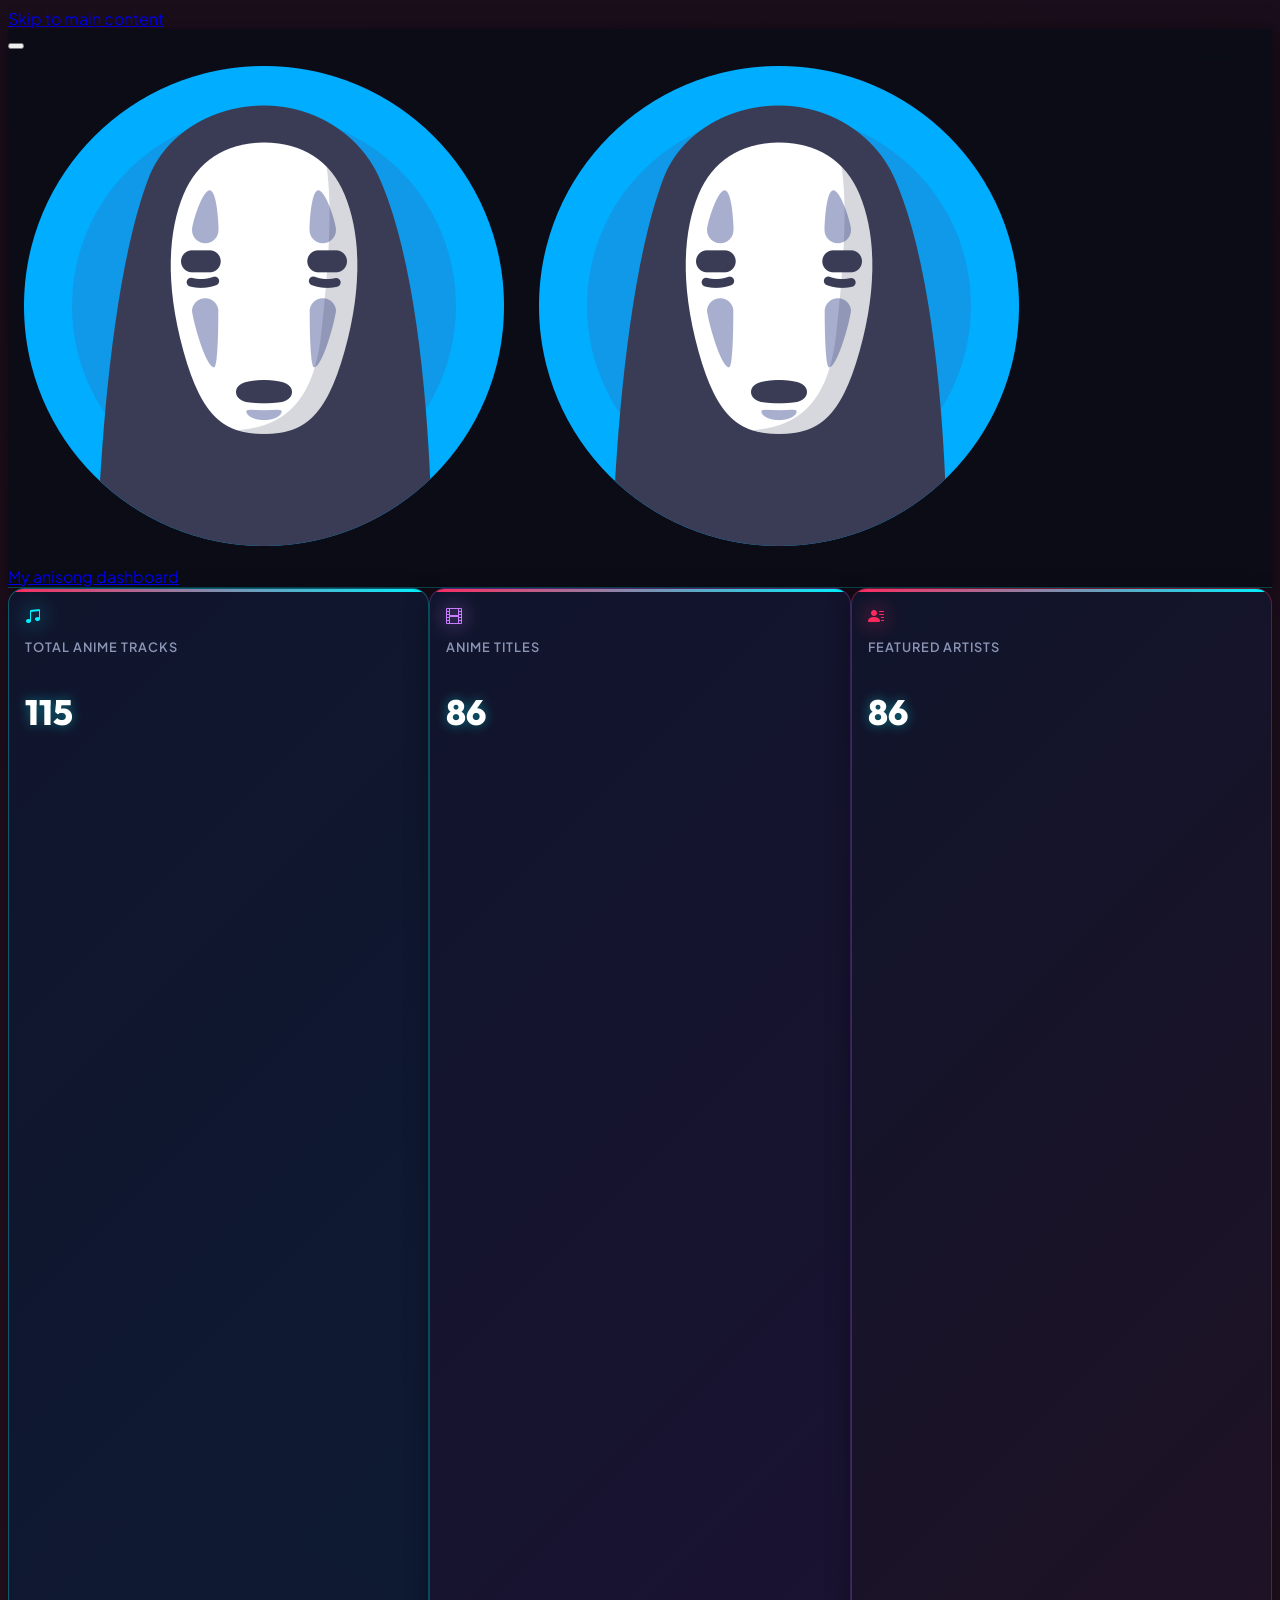
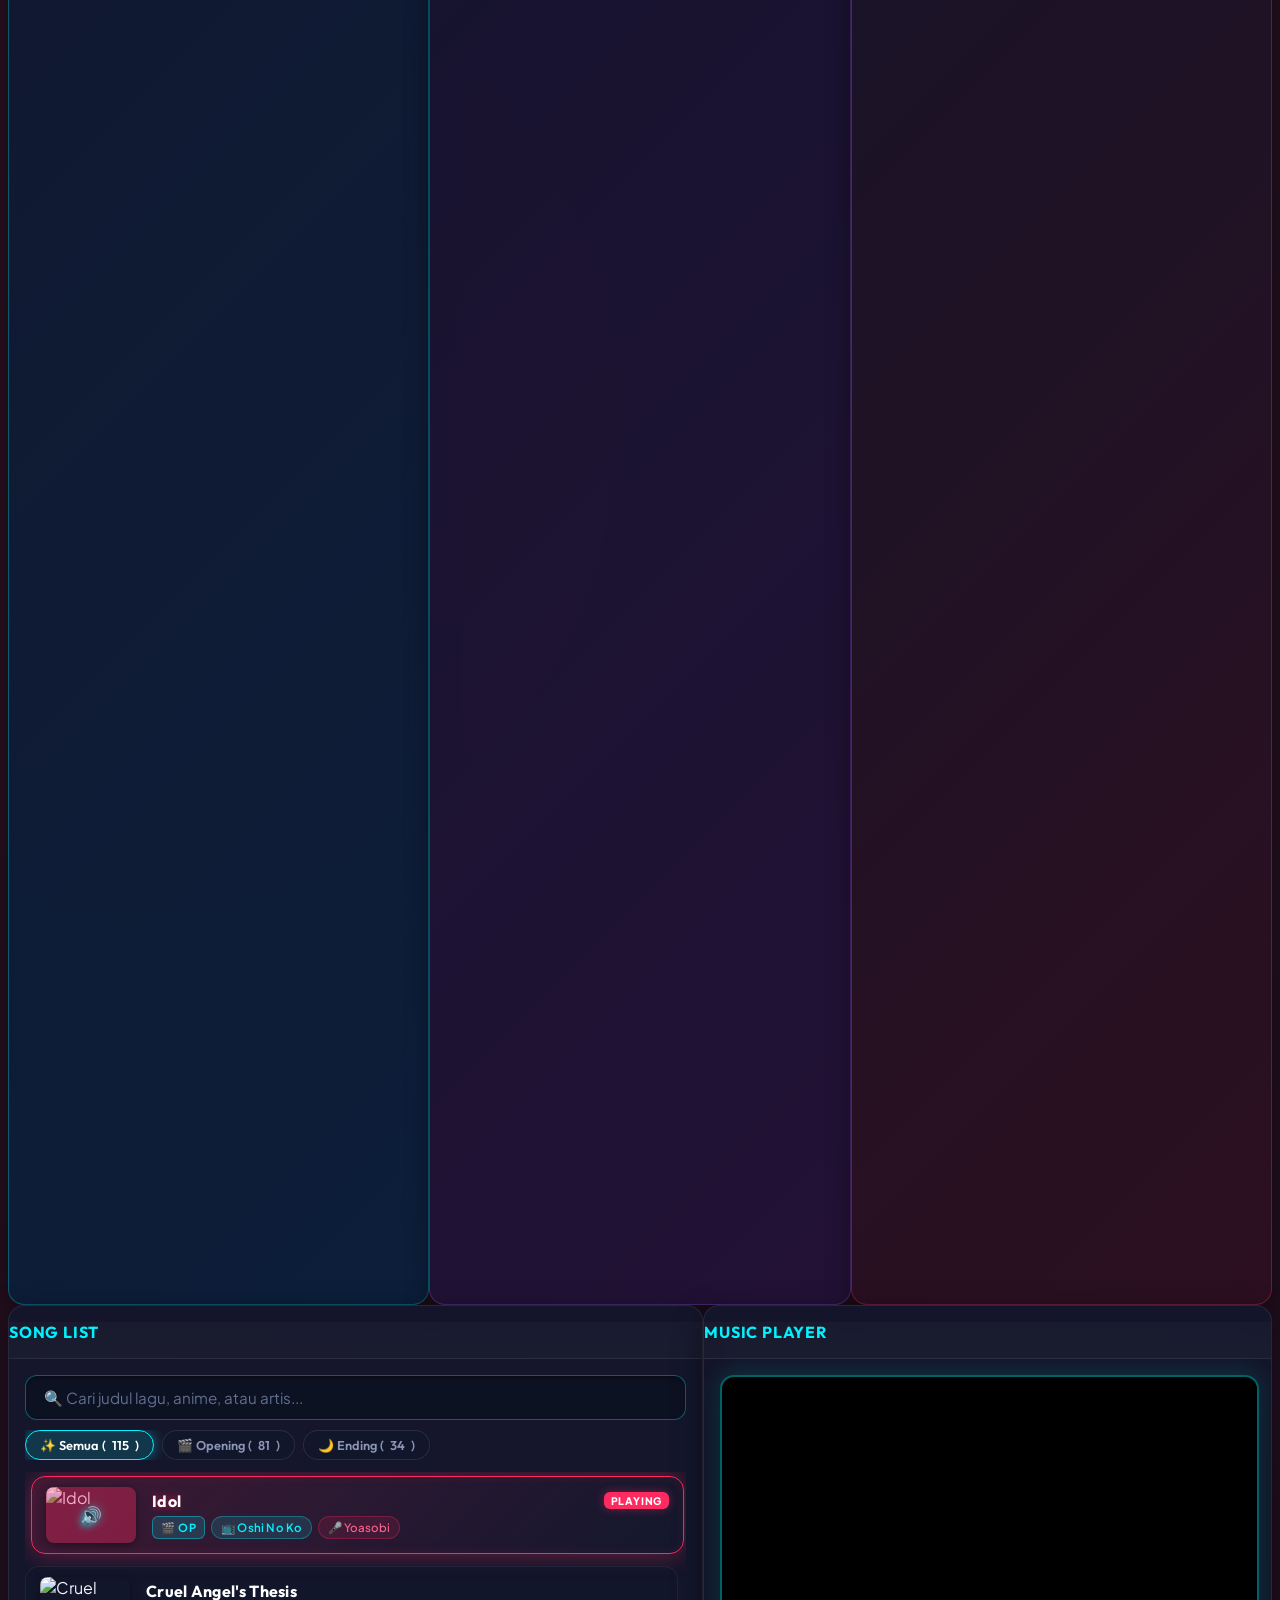
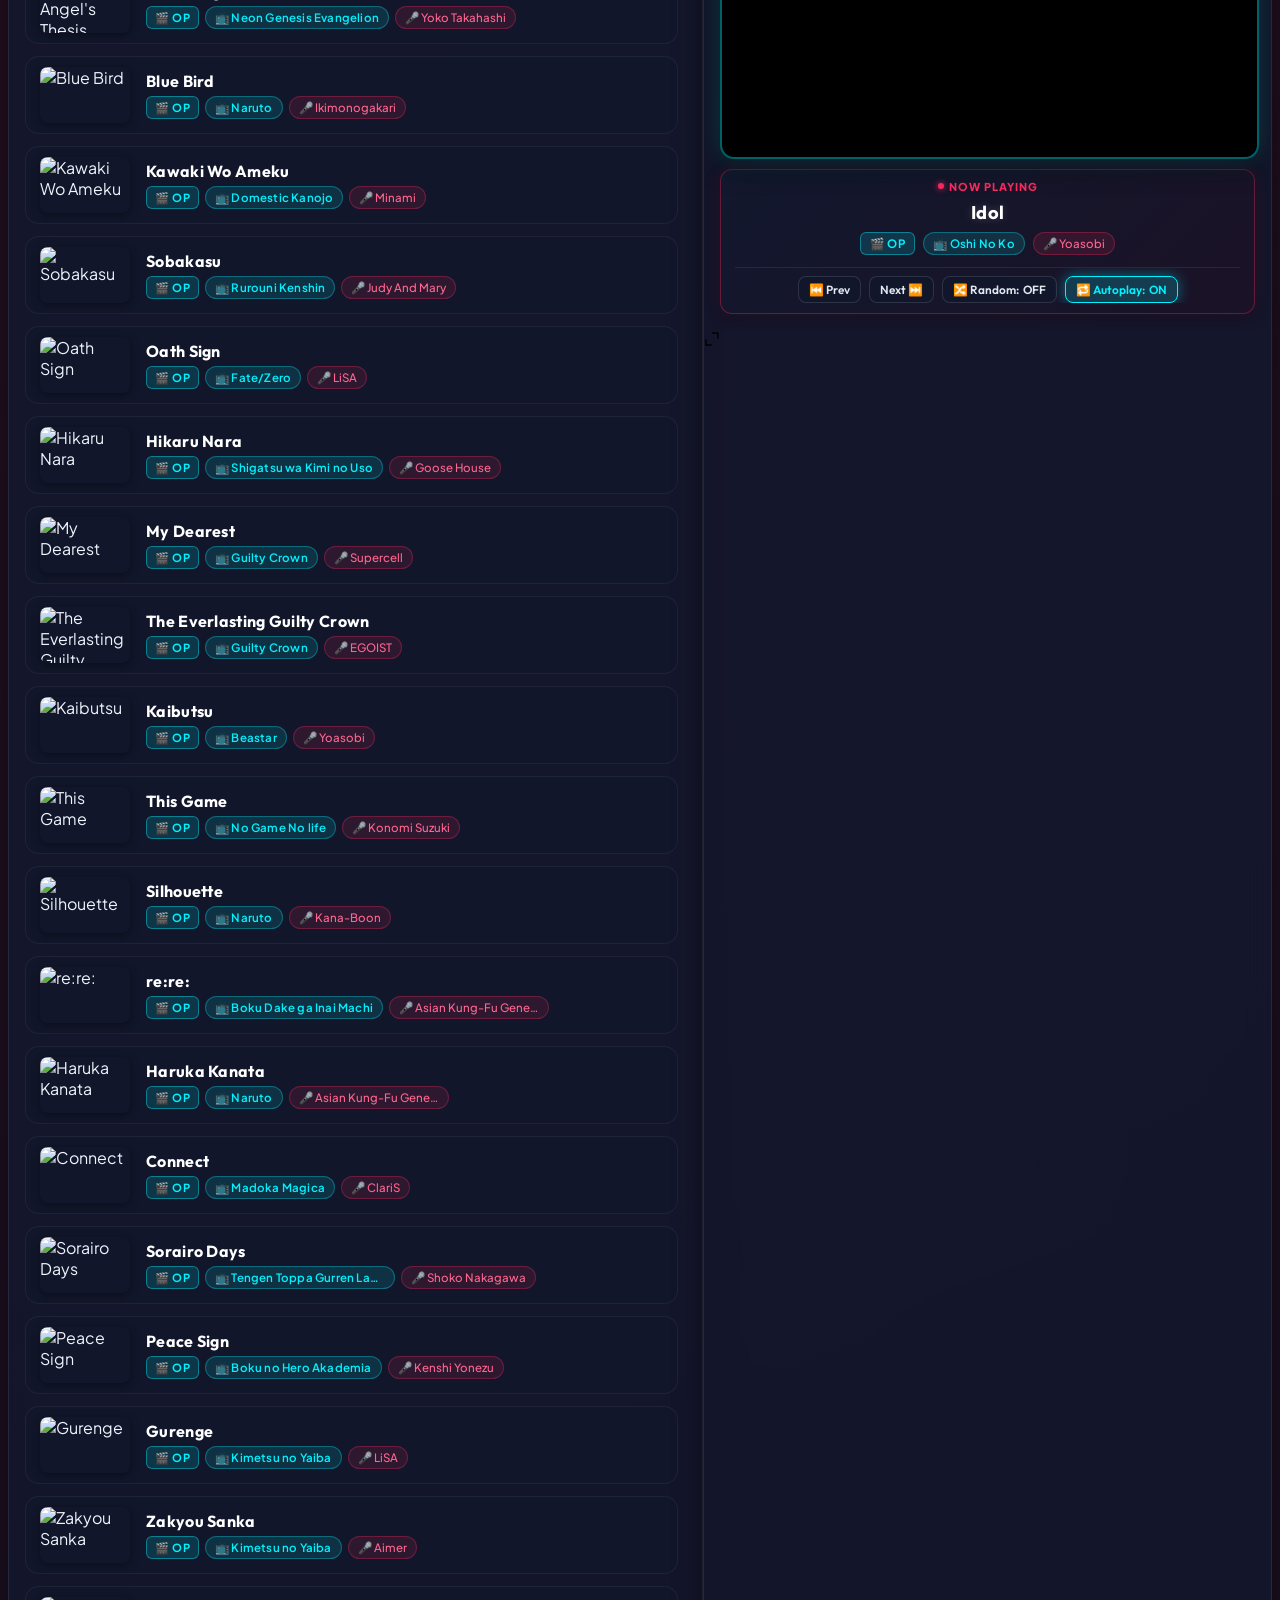
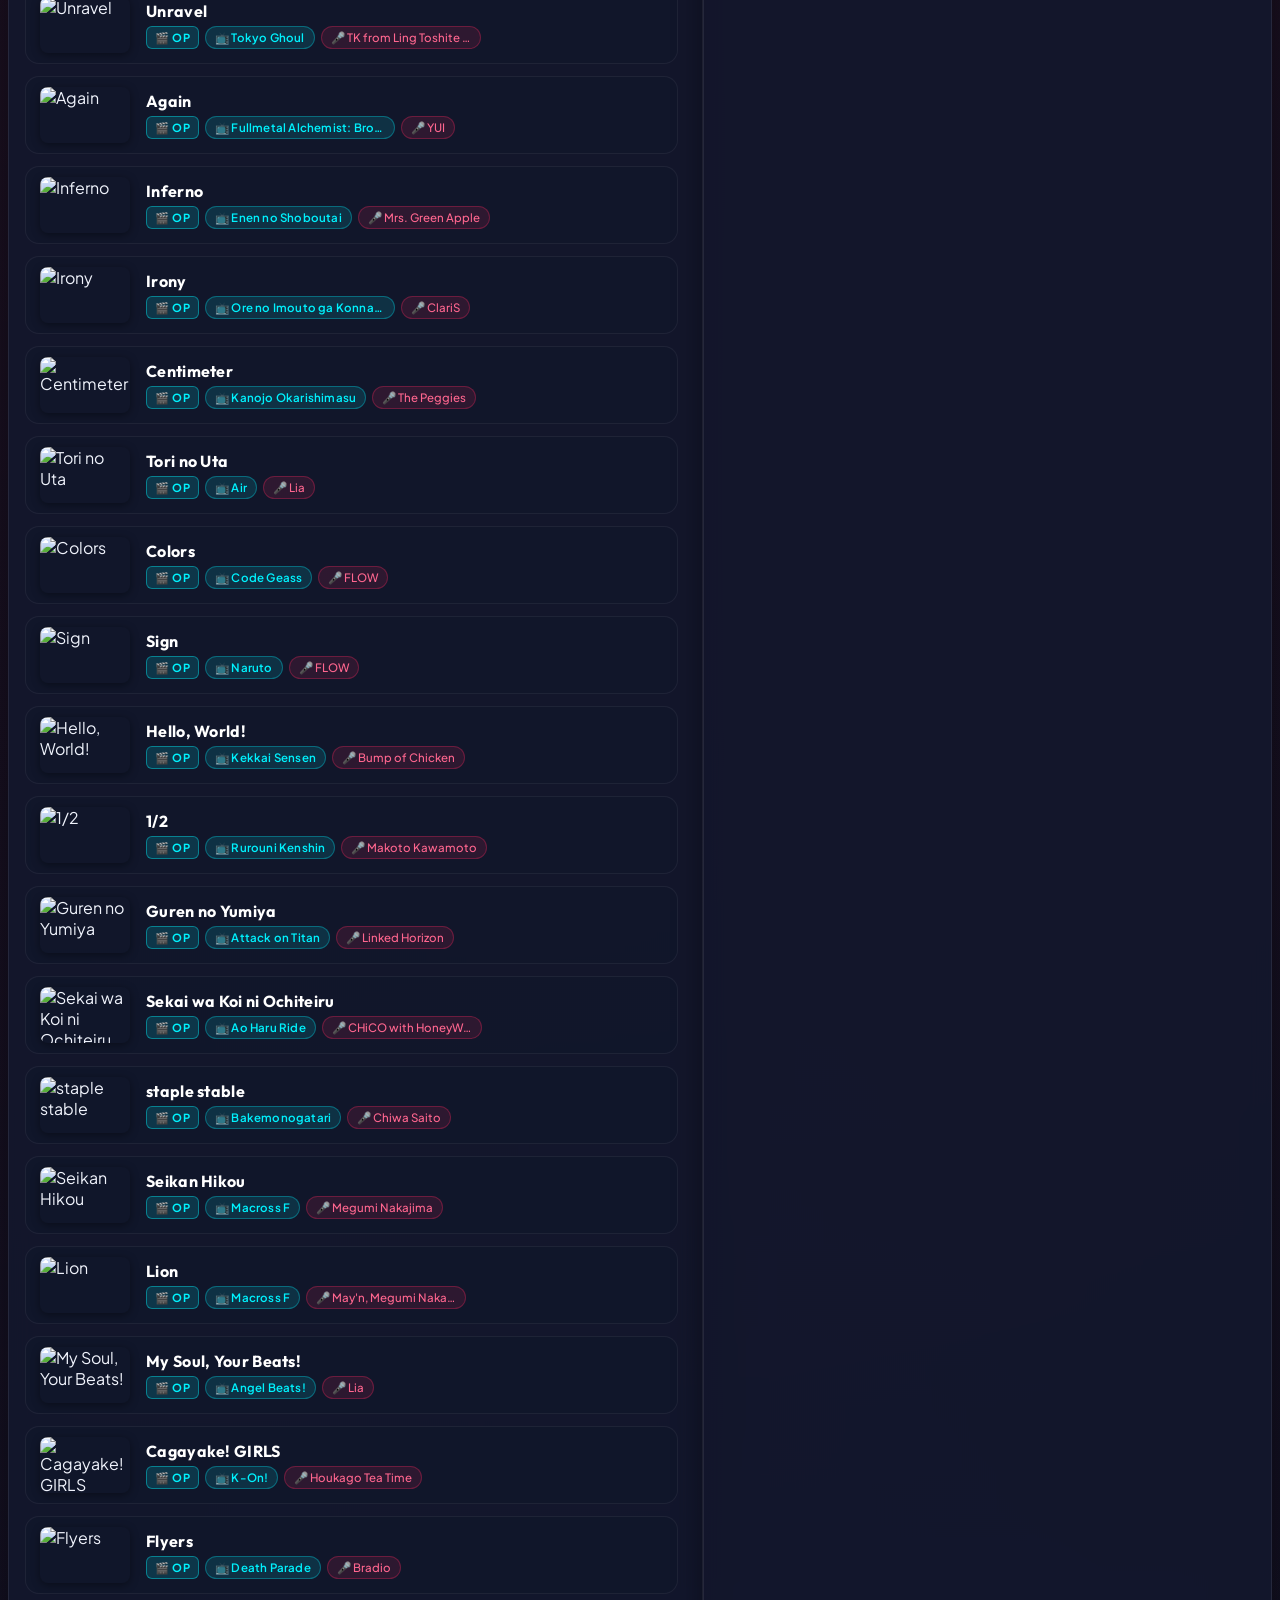
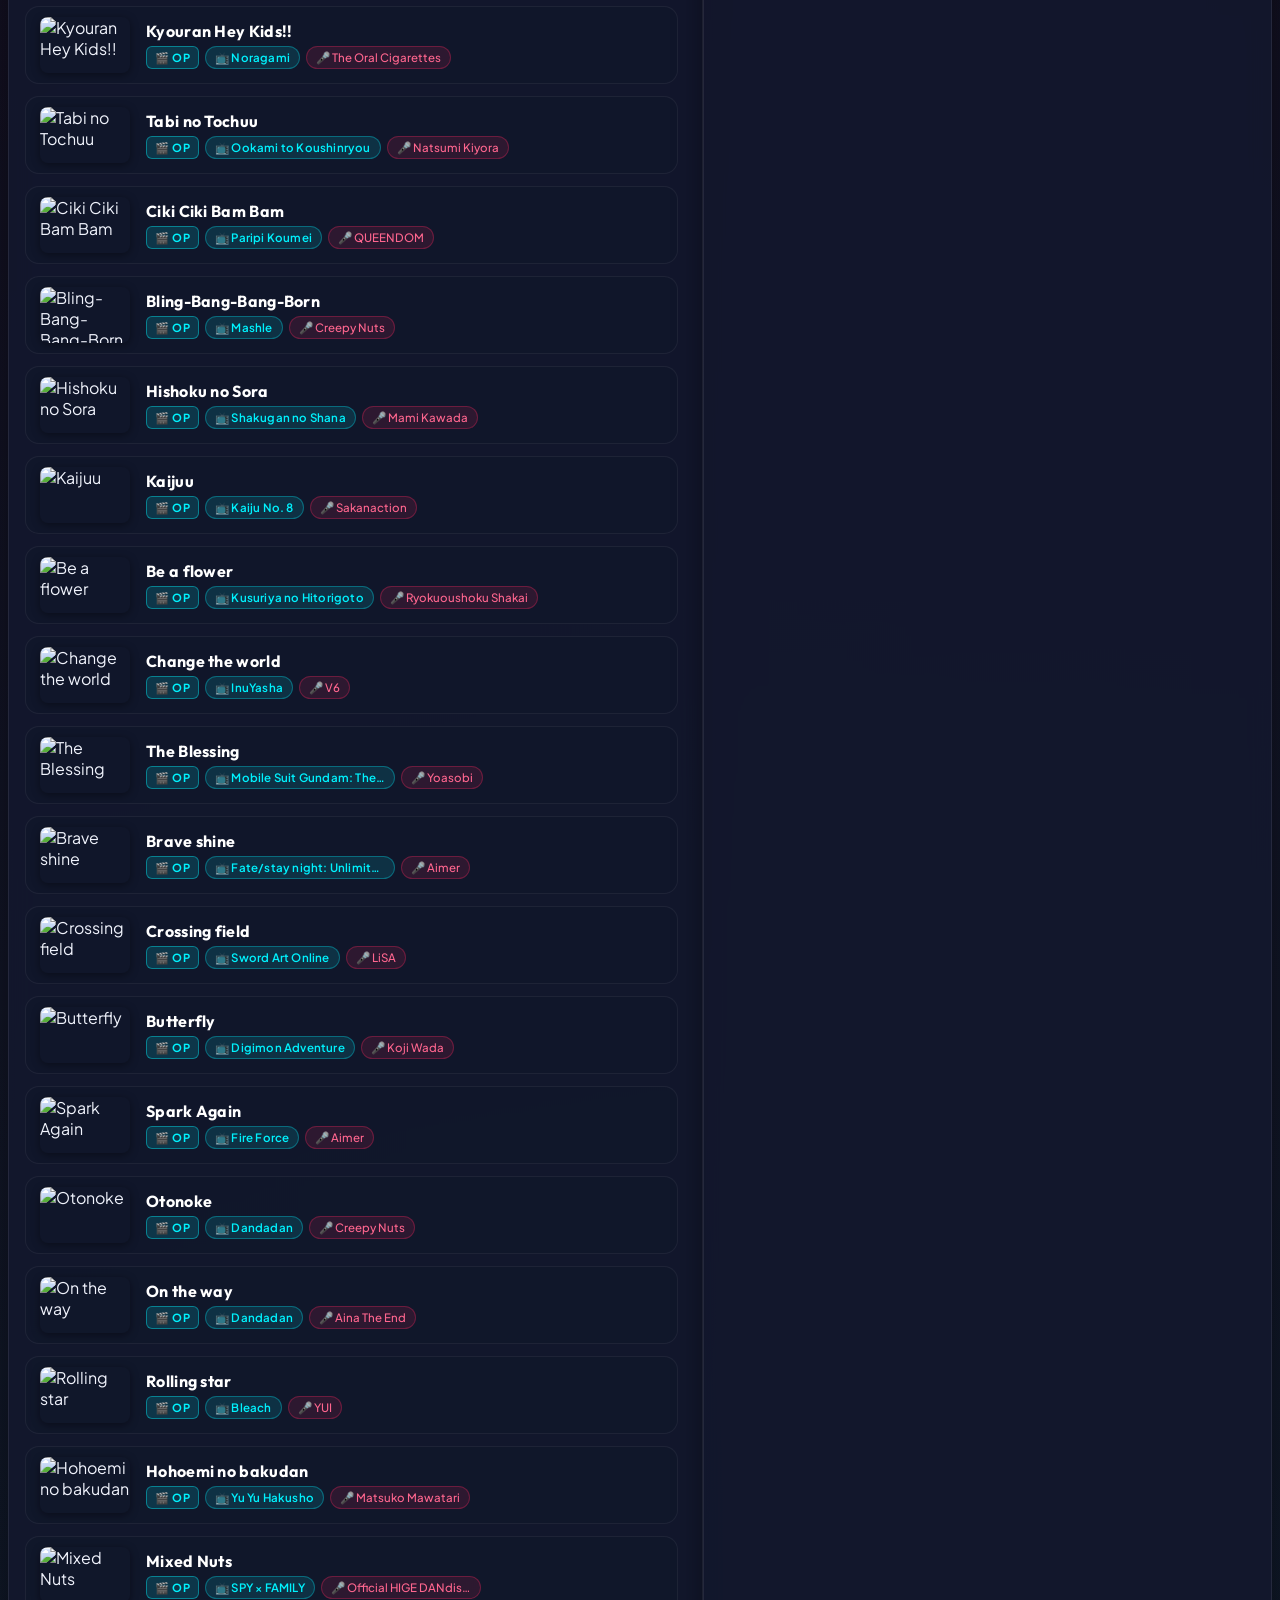
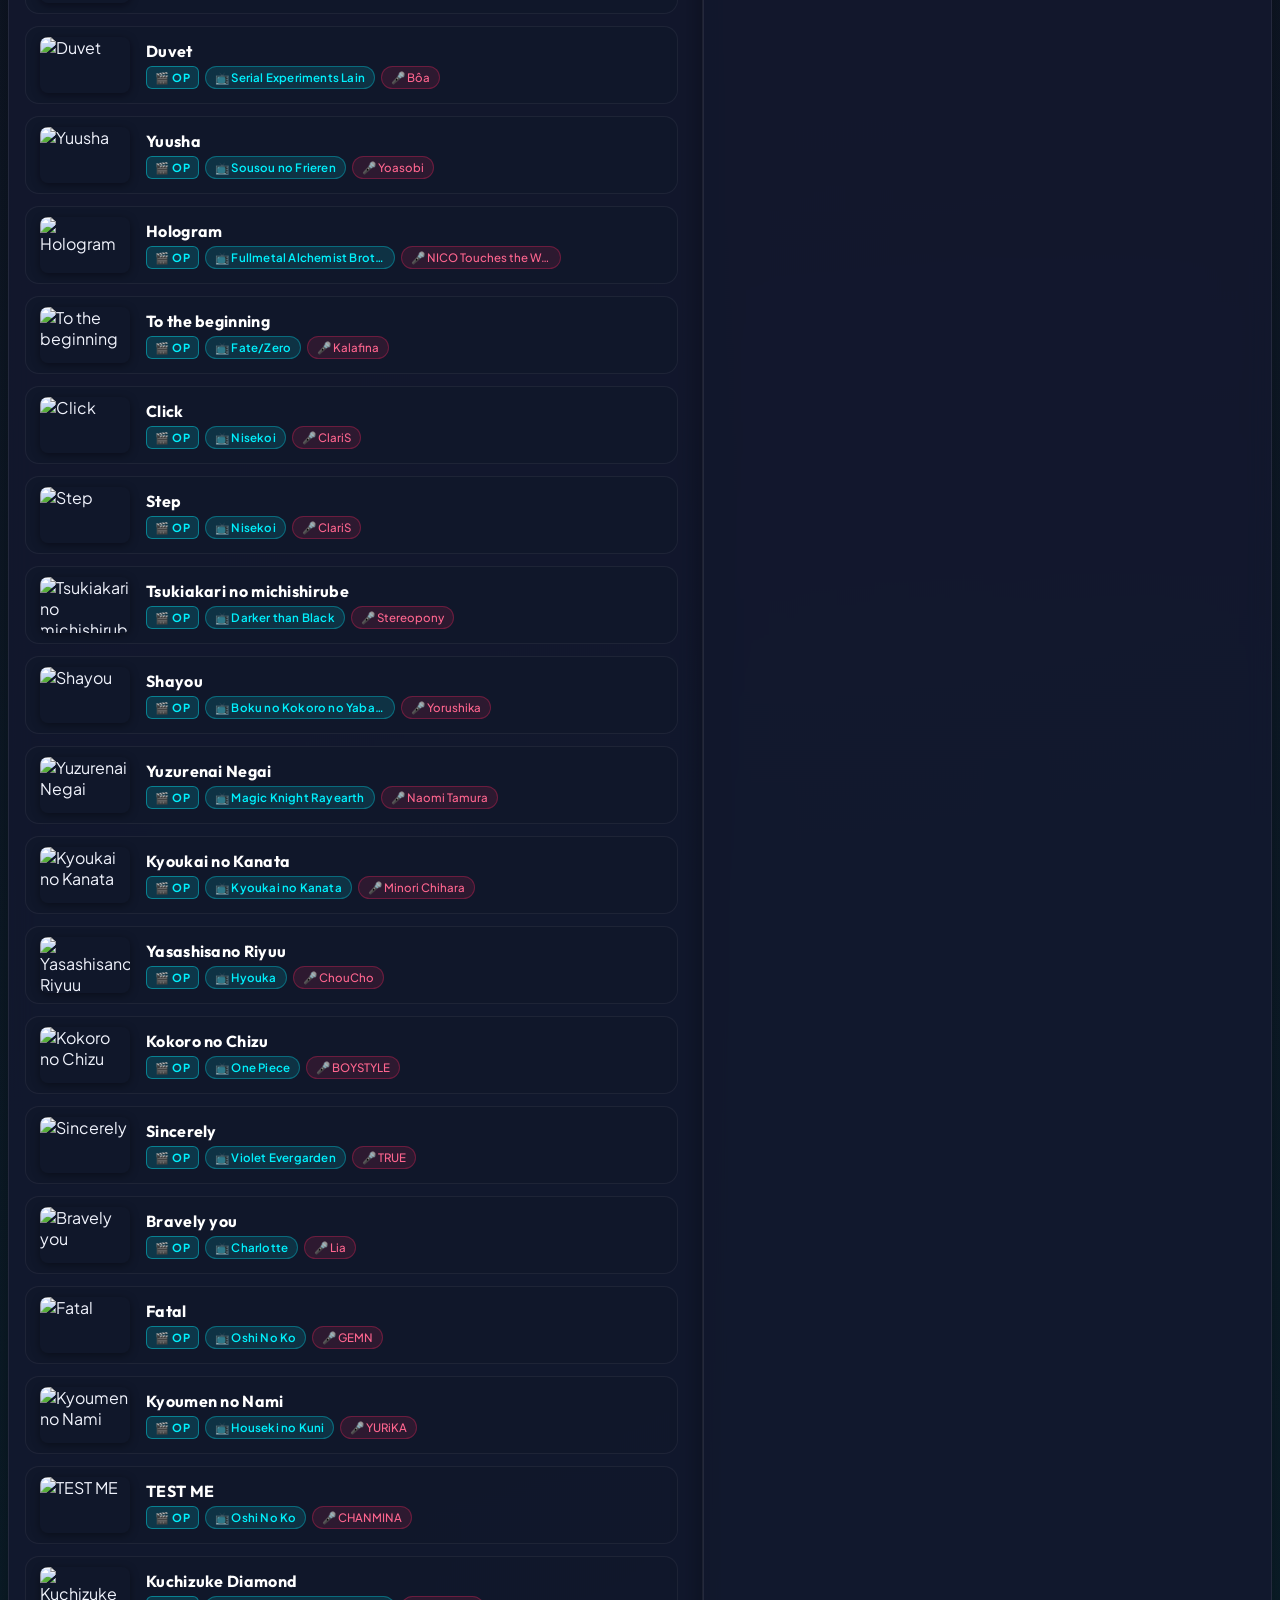
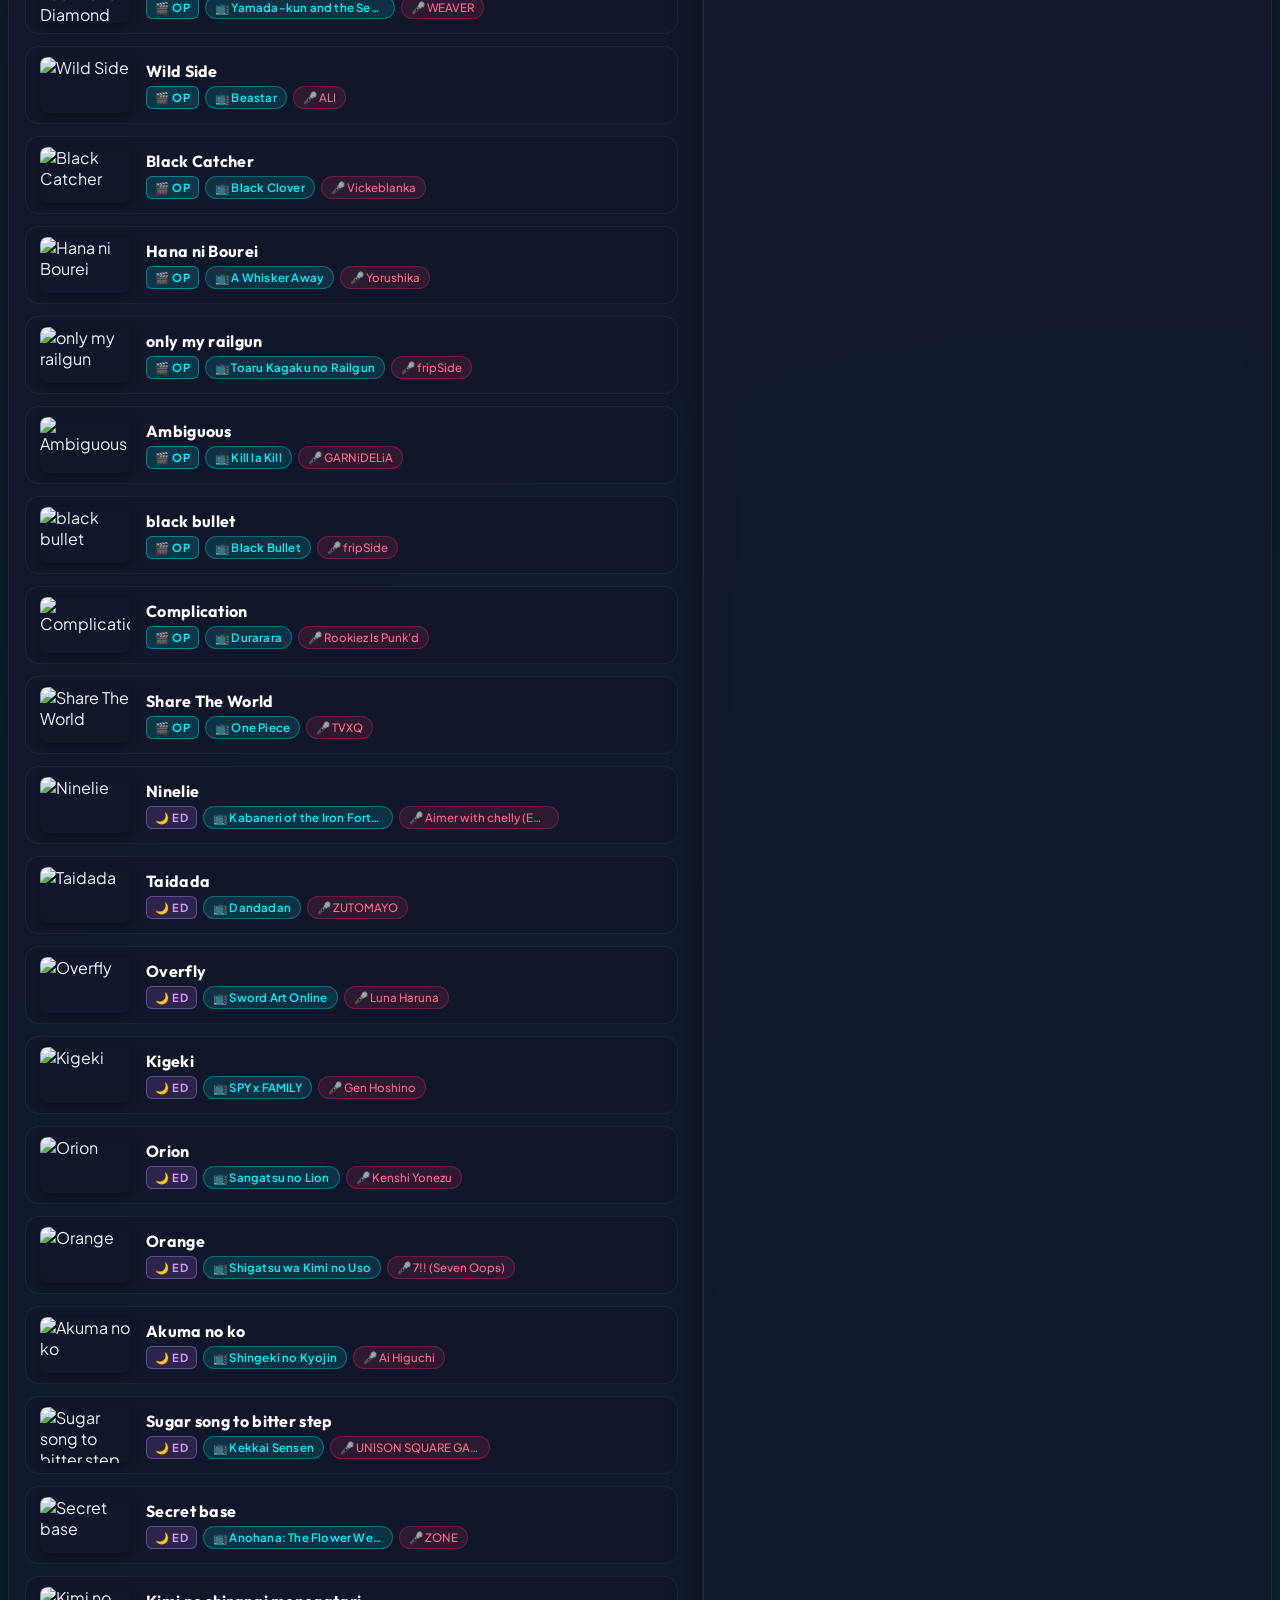
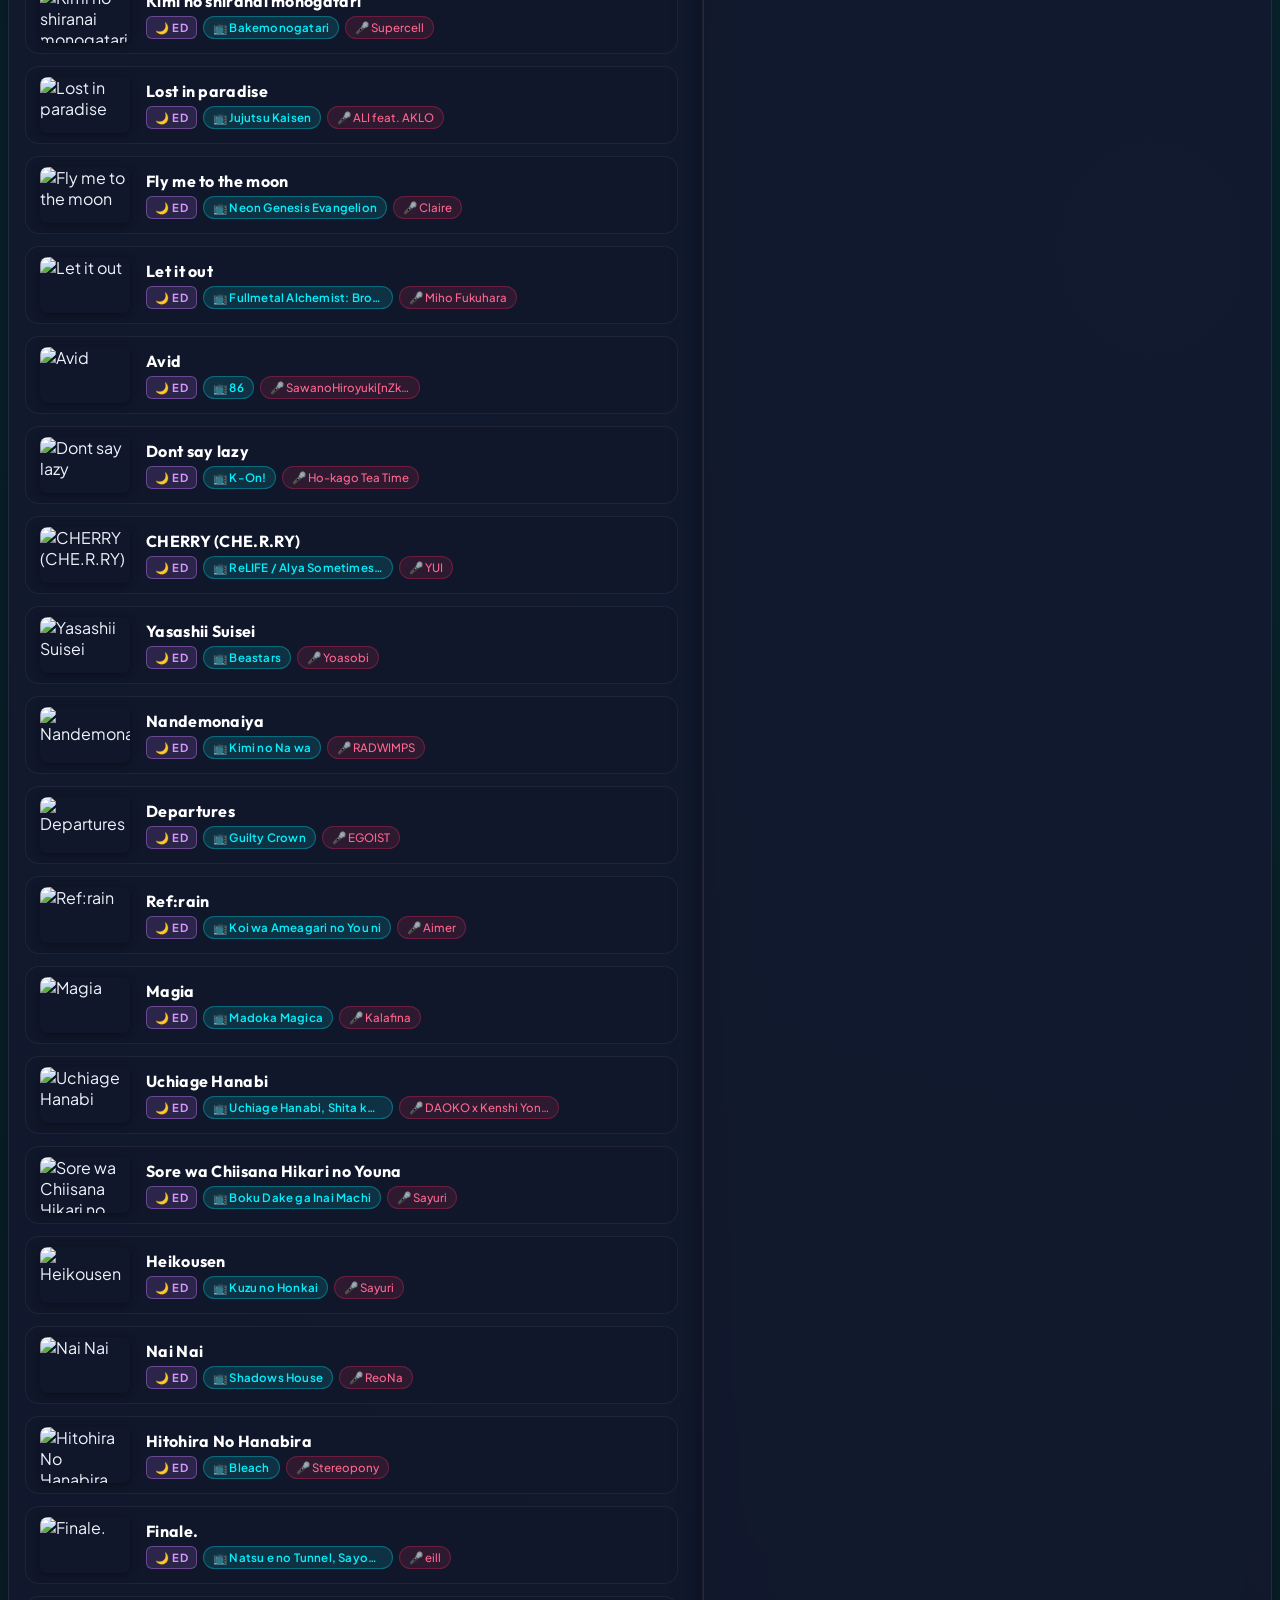
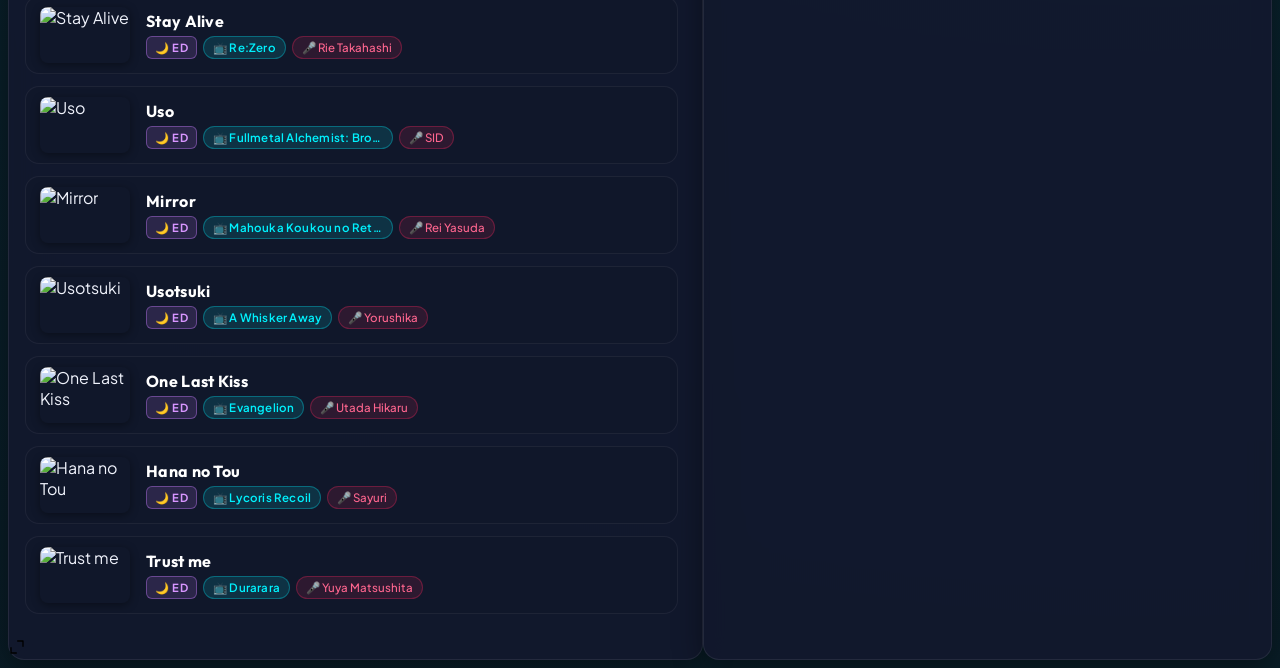
==== commit 2db9992a: "Built site for gh-pages" ====
--- a/index.html
+++ b/index.html
@@ -47,9 +47,9 @@
 <link href="site_libs/quarto-html/quarto-syntax-highlighting-63b5708e65d6cd79cd7618c58d0c21e7.css" rel="stylesheet" class="quarto-color-scheme-extra" id="quarto-text-highlighting-styles">
 <script src="site_libs/bootstrap/bootstrap.min.js"></script>
 <link href="site_libs/bootstrap/bootstrap-icons.css" rel="stylesheet">
-<link href="site_libs/bootstrap/bootstrap-cb61c712ca1a7fe70a83faed8e4da2d7.min.css" rel="stylesheet" append-hash="true" class="quarto-color-scheme" id="quarto-bootstrap" data-mode="light">
-<link href="site_libs/bootstrap/bootstrap-dark-cb61c712ca1a7fe70a83faed8e4da2d7.min.css" rel="stylesheet" append-hash="true" class="quarto-color-scheme quarto-color-alternate" id="quarto-bootstrap" data-mode="light">
-<link href="site_libs/bootstrap/bootstrap-cb61c712ca1a7fe70a83faed8e4da2d7.min.css" rel="stylesheet" append-hash="true" class="quarto-color-scheme-extra" id="quarto-bootstrap" data-mode="light">
+<link href="site_libs/bootstrap/bootstrap-f35a81a4717690815b2013502477d714.min.css" rel="stylesheet" append-hash="true" class="quarto-color-scheme" id="quarto-bootstrap" data-mode="light">
+<link href="site_libs/bootstrap/bootstrap-dark-f35a81a4717690815b2013502477d714.min.css" rel="stylesheet" append-hash="true" class="quarto-color-scheme quarto-color-alternate" id="quarto-bootstrap" data-mode="light">
+<link href="site_libs/bootstrap/bootstrap-f35a81a4717690815b2013502477d714.min.css" rel="stylesheet" append-hash="true" class="quarto-color-scheme-extra" id="quarto-bootstrap" data-mode="light">
 <script src="site_libs/quarto-dashboard/quarto-dashboard.js"></script>
 <script src="site_libs/quarto-dashboard/stickythead.js"></script>
 
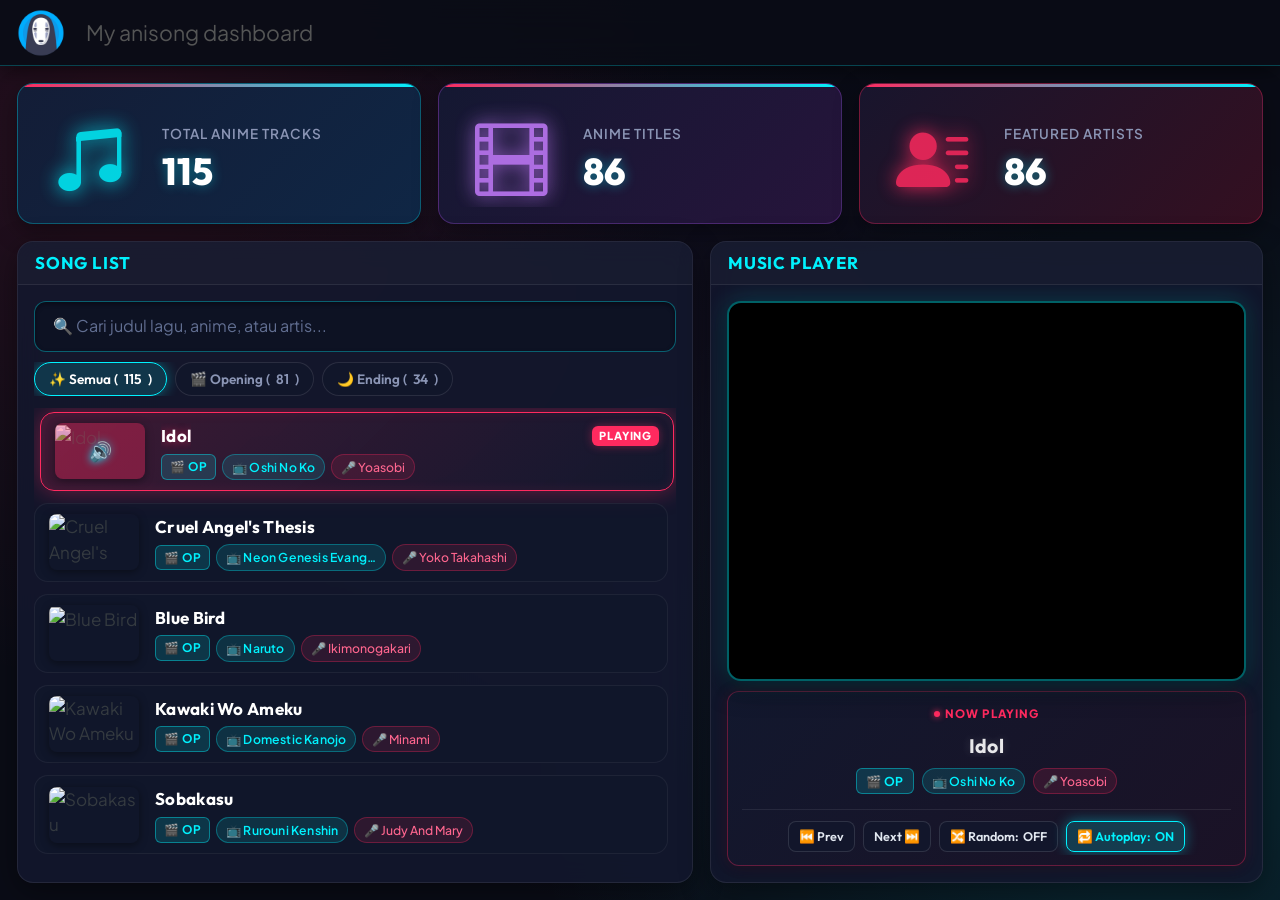
==== commit 4c174b91: "Built site for gh-pages" ====
--- a/index.html
+++ b/index.html
@@ -47,9 +47,9 @@
 <link href="site_libs/quarto-html/quarto-syntax-highlighting-63b5708e65d6cd79cd7618c58d0c21e7.css" rel="stylesheet" class="quarto-color-scheme-extra" id="quarto-text-highlighting-styles">
 <script src="site_libs/bootstrap/bootstrap.min.js"></script>
 <link href="site_libs/bootstrap/bootstrap-icons.css" rel="stylesheet">
-<link href="site_libs/bootstrap/bootstrap-f35a81a4717690815b2013502477d714.min.css" rel="stylesheet" append-hash="true" class="quarto-color-scheme" id="quarto-bootstrap" data-mode="light">
-<link href="site_libs/bootstrap/bootstrap-dark-f35a81a4717690815b2013502477d714.min.css" rel="stylesheet" append-hash="true" class="quarto-color-scheme quarto-color-alternate" id="quarto-bootstrap" data-mode="light">
-<link href="site_libs/bootstrap/bootstrap-f35a81a4717690815b2013502477d714.min.css" rel="stylesheet" append-hash="true" class="quarto-color-scheme-extra" id="quarto-bootstrap" data-mode="light">
+<link href="site_libs/bootstrap/bootstrap-cb61c712ca1a7fe70a83faed8e4da2d7.min.css" rel="stylesheet" append-hash="true" class="quarto-color-scheme" id="quarto-bootstrap" data-mode="light">
+<link href="site_libs/bootstrap/bootstrap-dark-cb61c712ca1a7fe70a83faed8e4da2d7.min.css" rel="stylesheet" append-hash="true" class="quarto-color-scheme quarto-color-alternate" id="quarto-bootstrap" data-mode="light">
+<link href="site_libs/bootstrap/bootstrap-cb61c712ca1a7fe70a83faed8e4da2d7.min.css" rel="stylesheet" append-hash="true" class="quarto-color-scheme-extra" id="quarto-bootstrap" data-mode="light">
 <script src="site_libs/quarto-dashboard/quarto-dashboard.js"></script>
 <script src="site_libs/quarto-dashboard/stickythead.js"></script>
 
